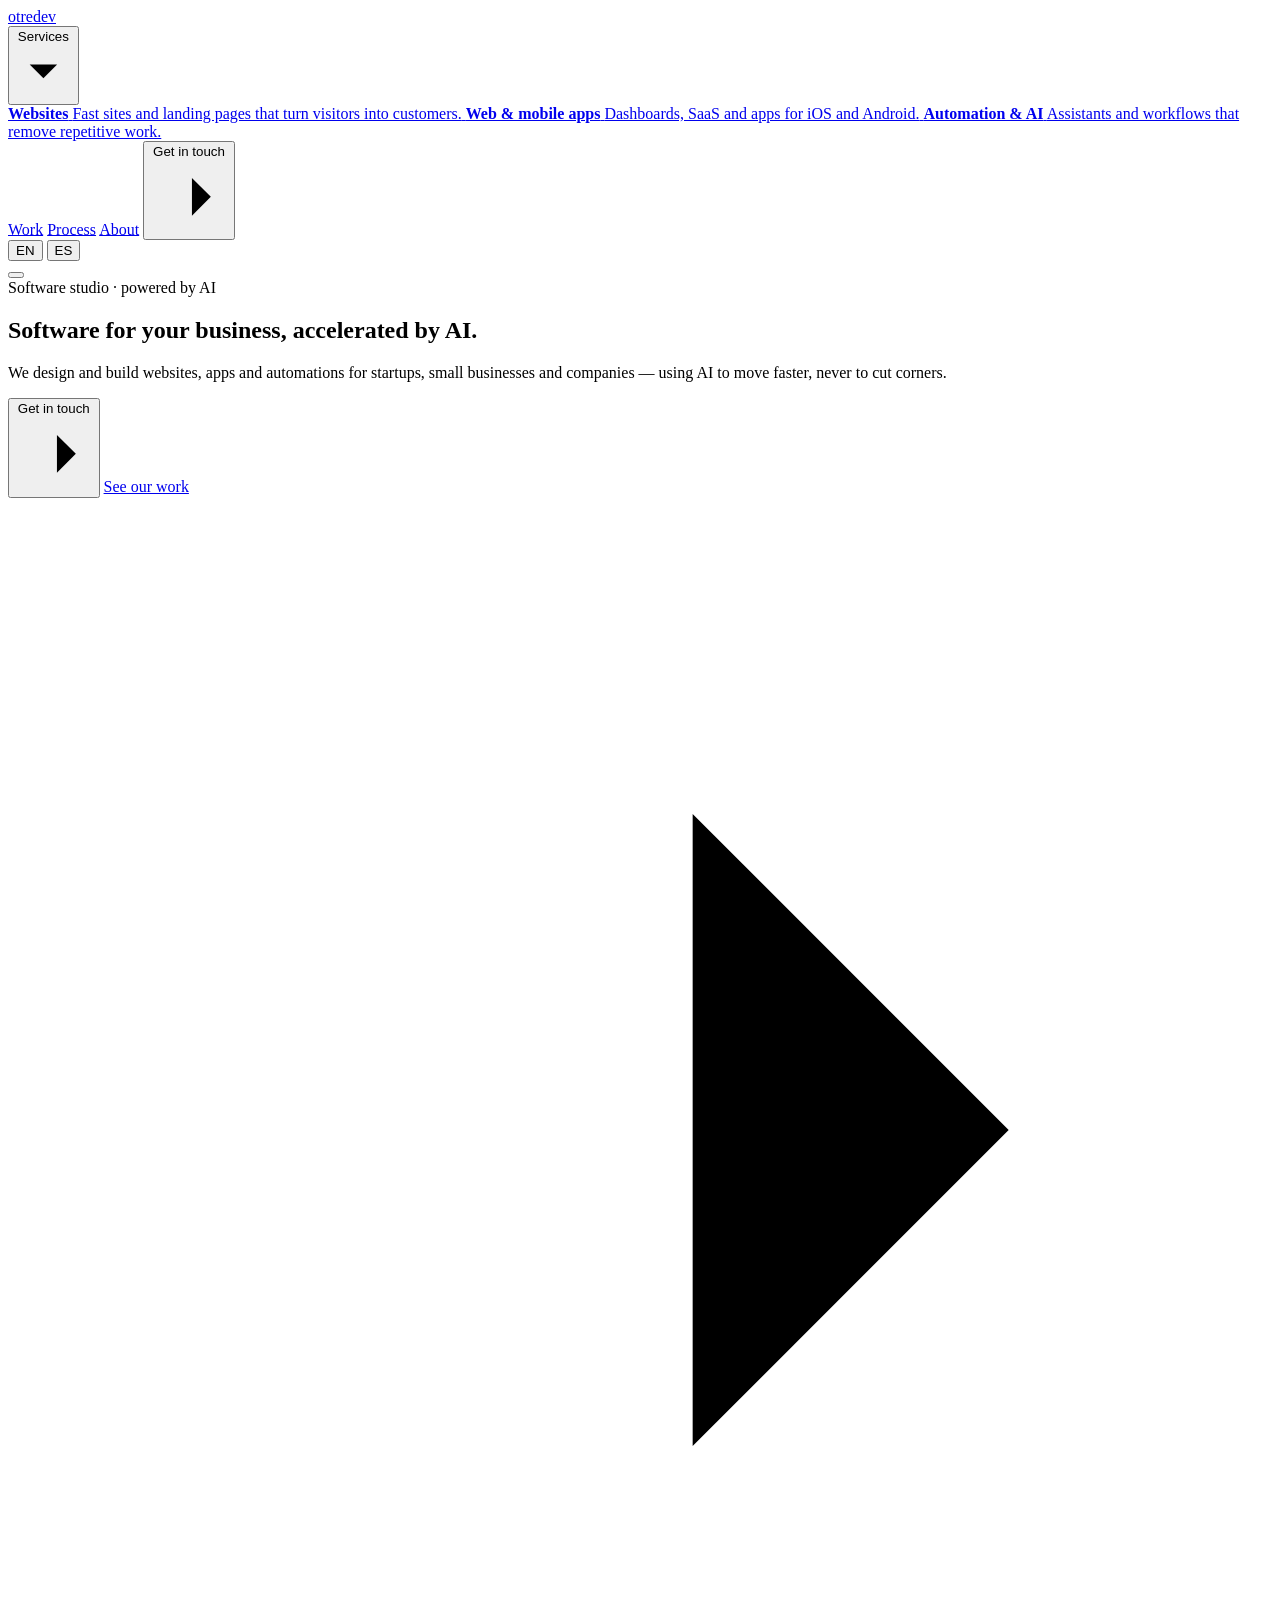
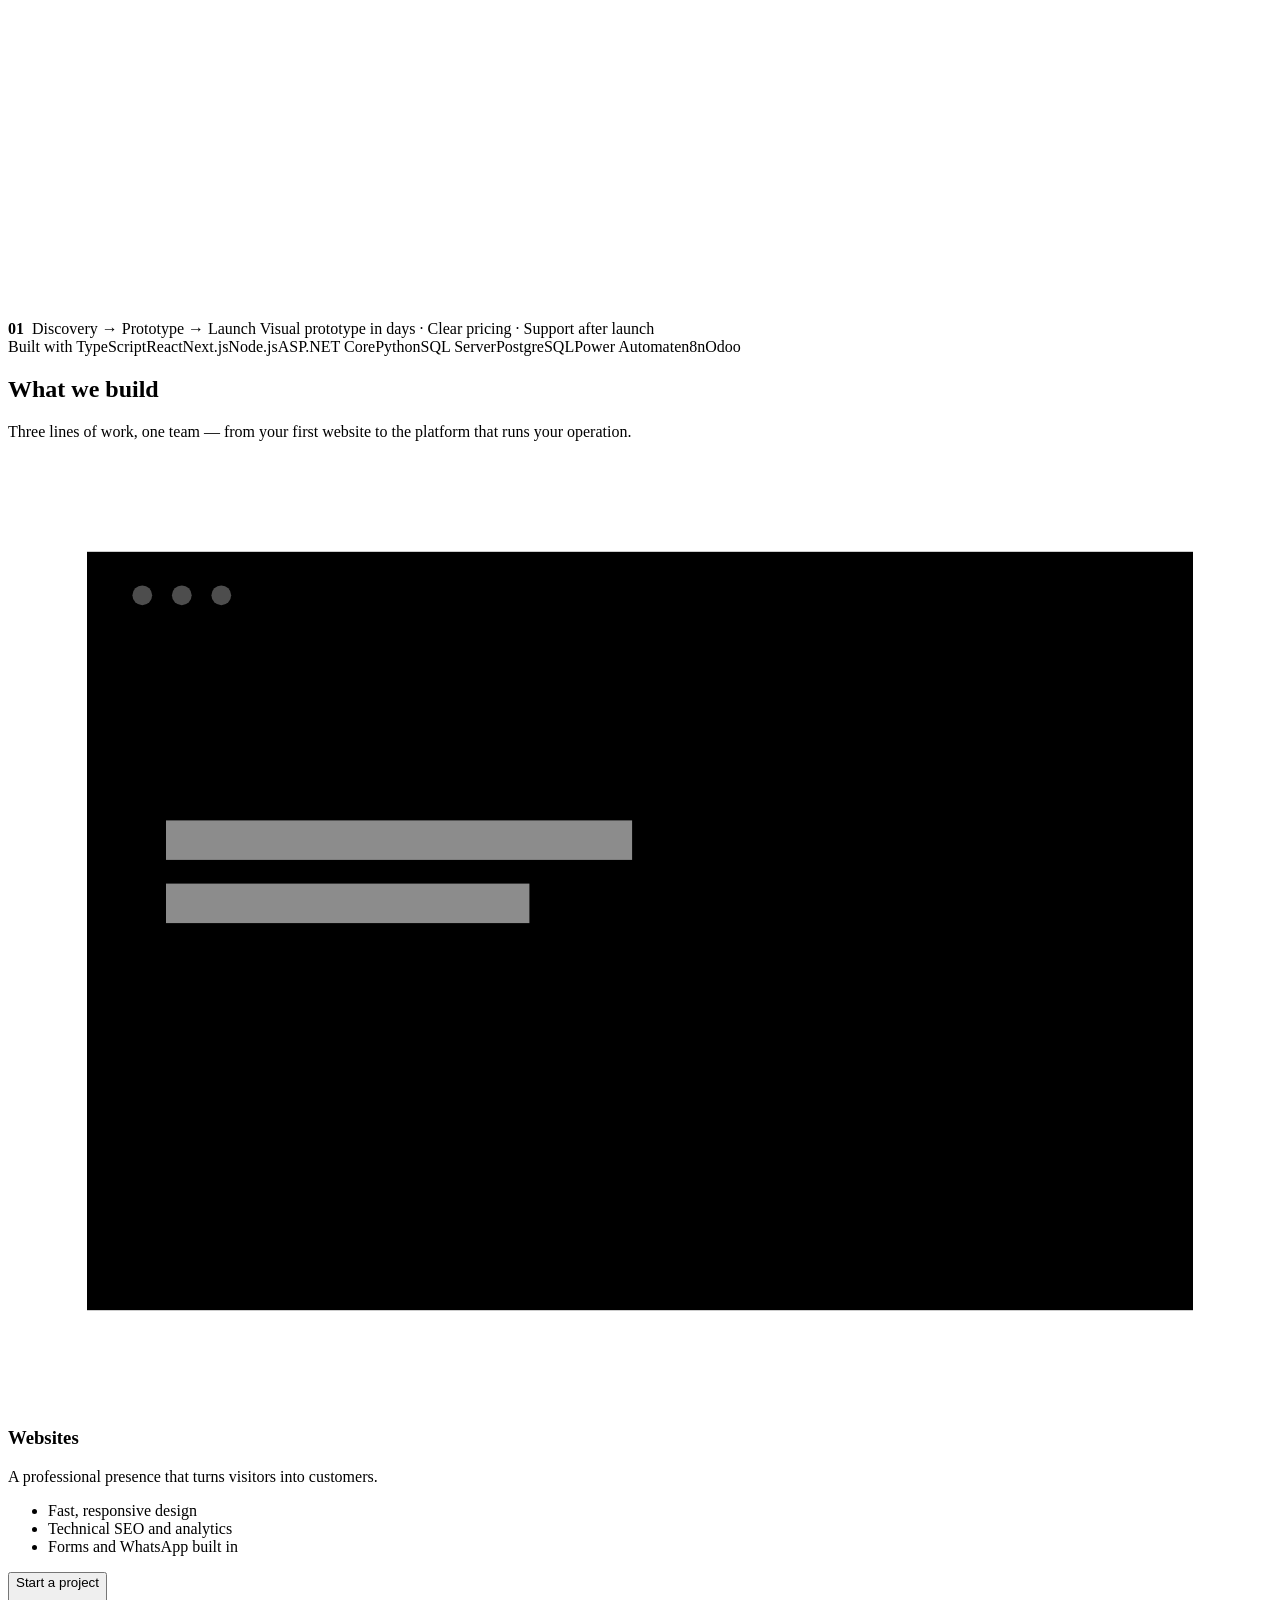
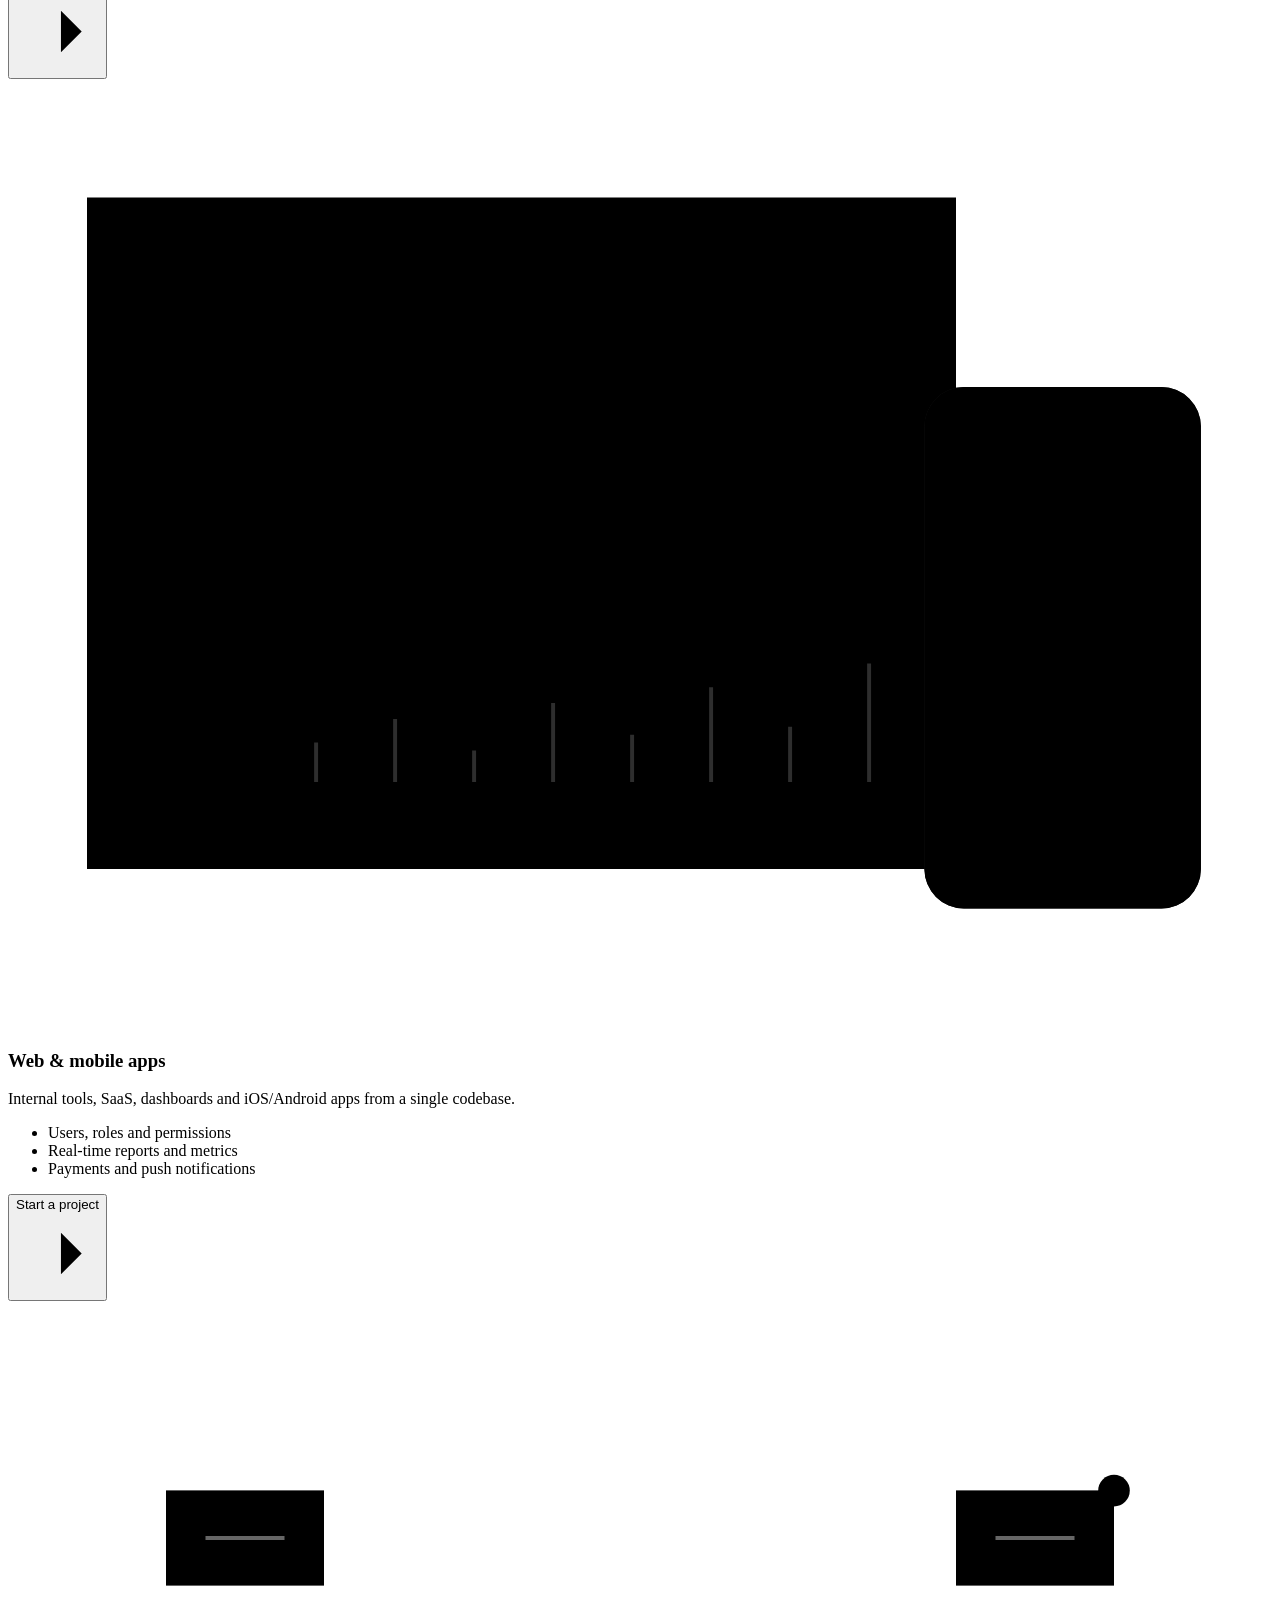
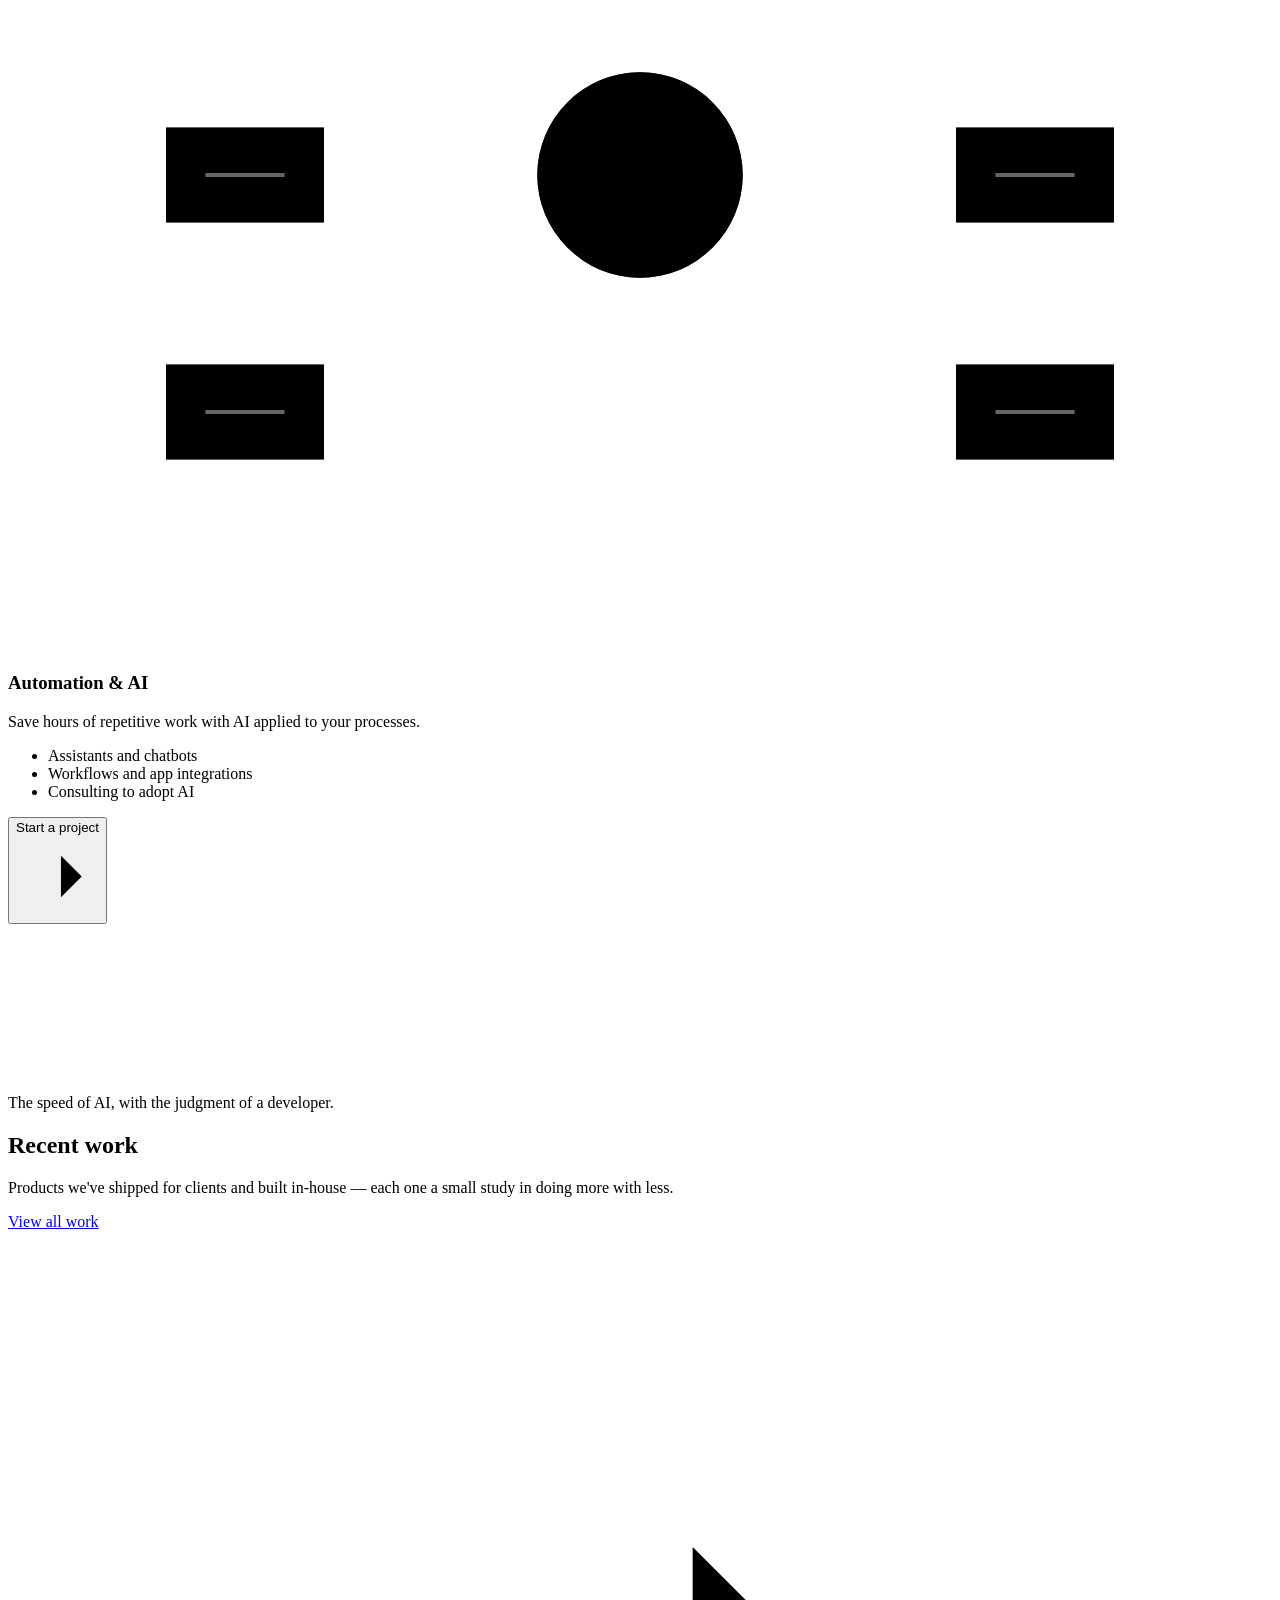
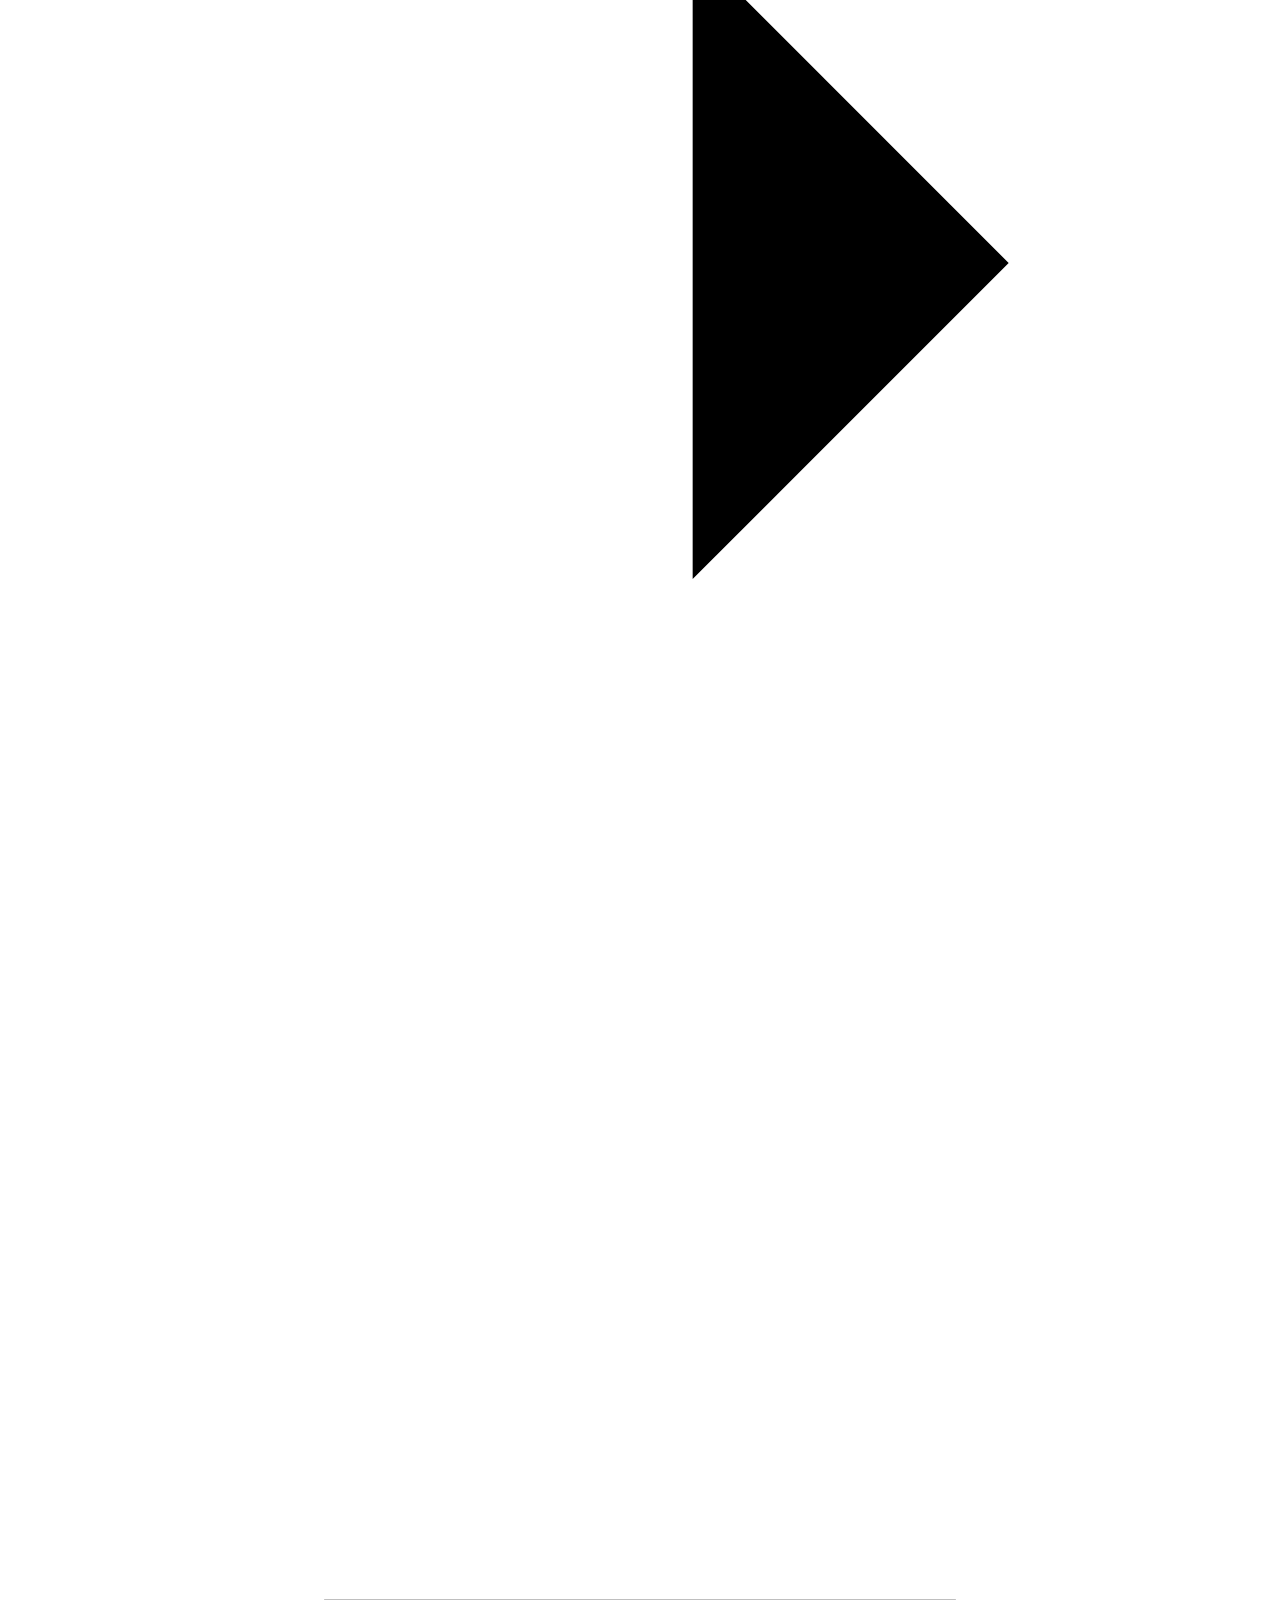
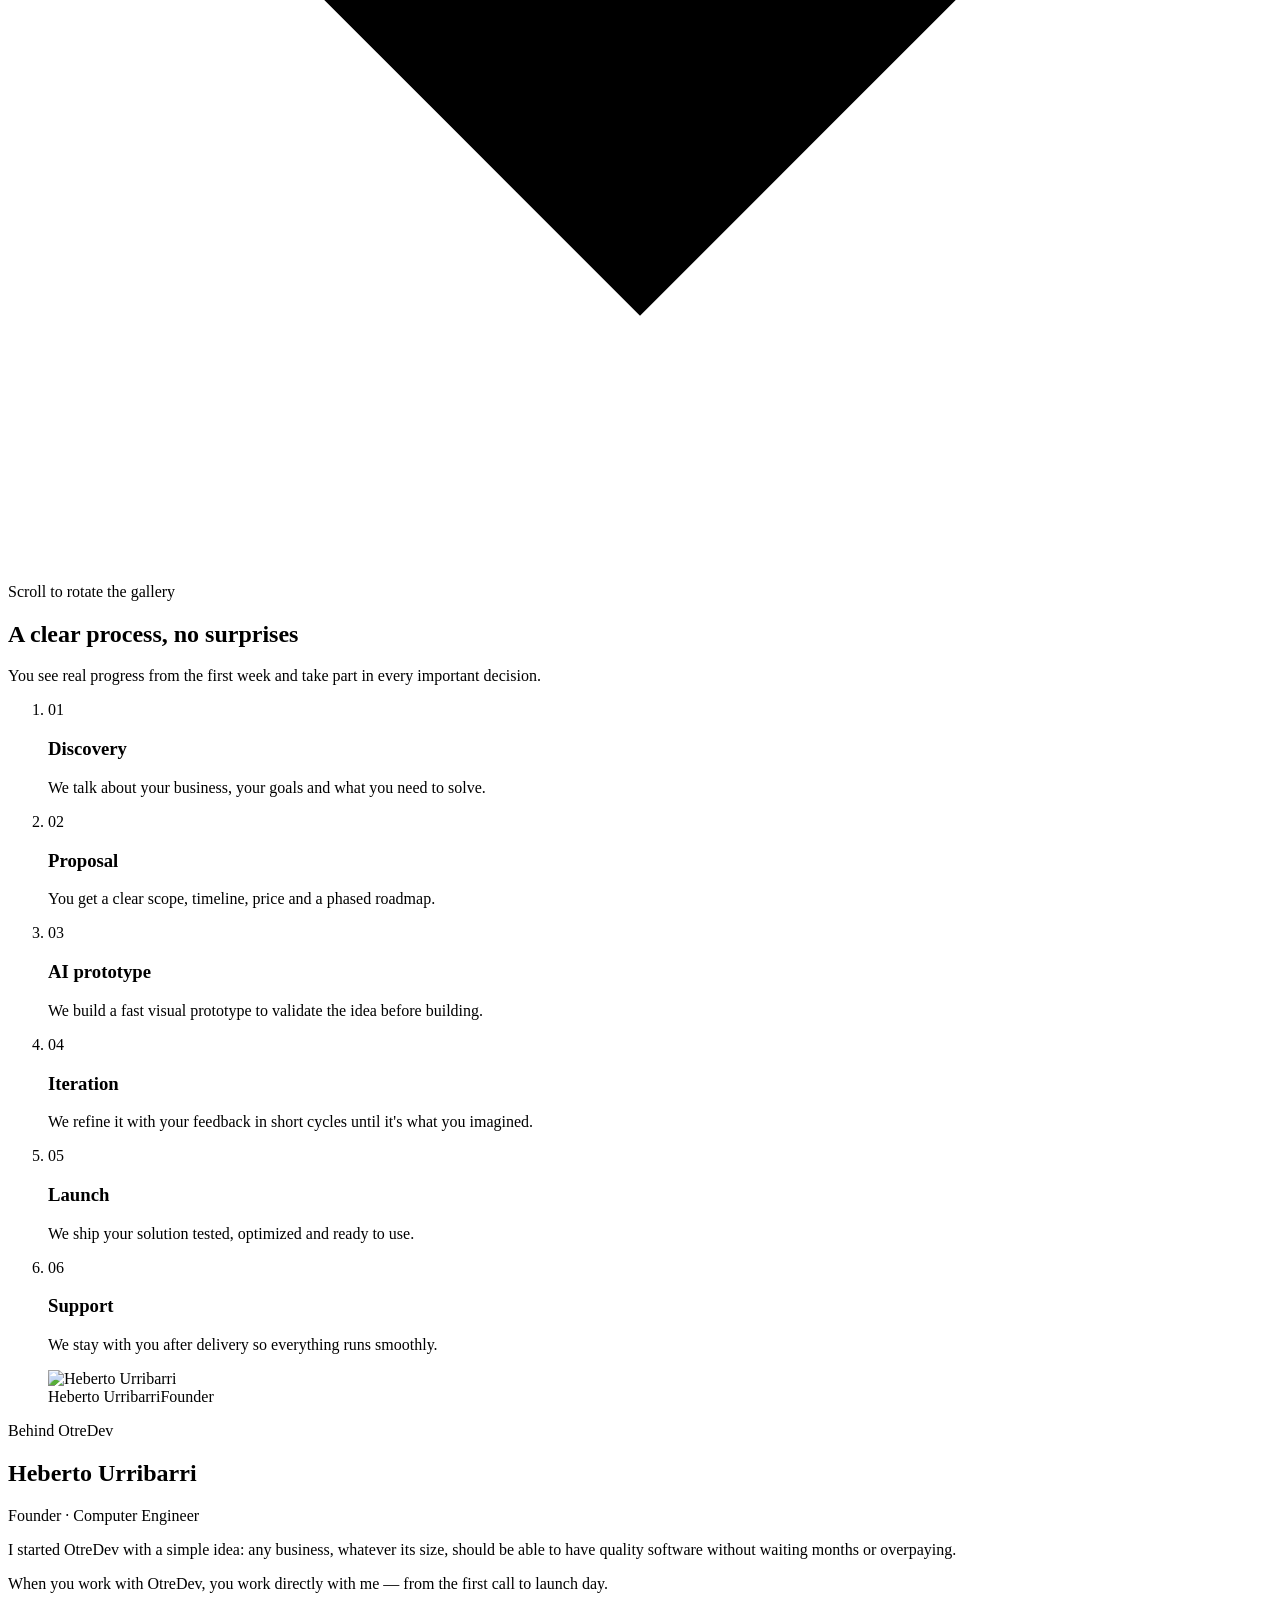
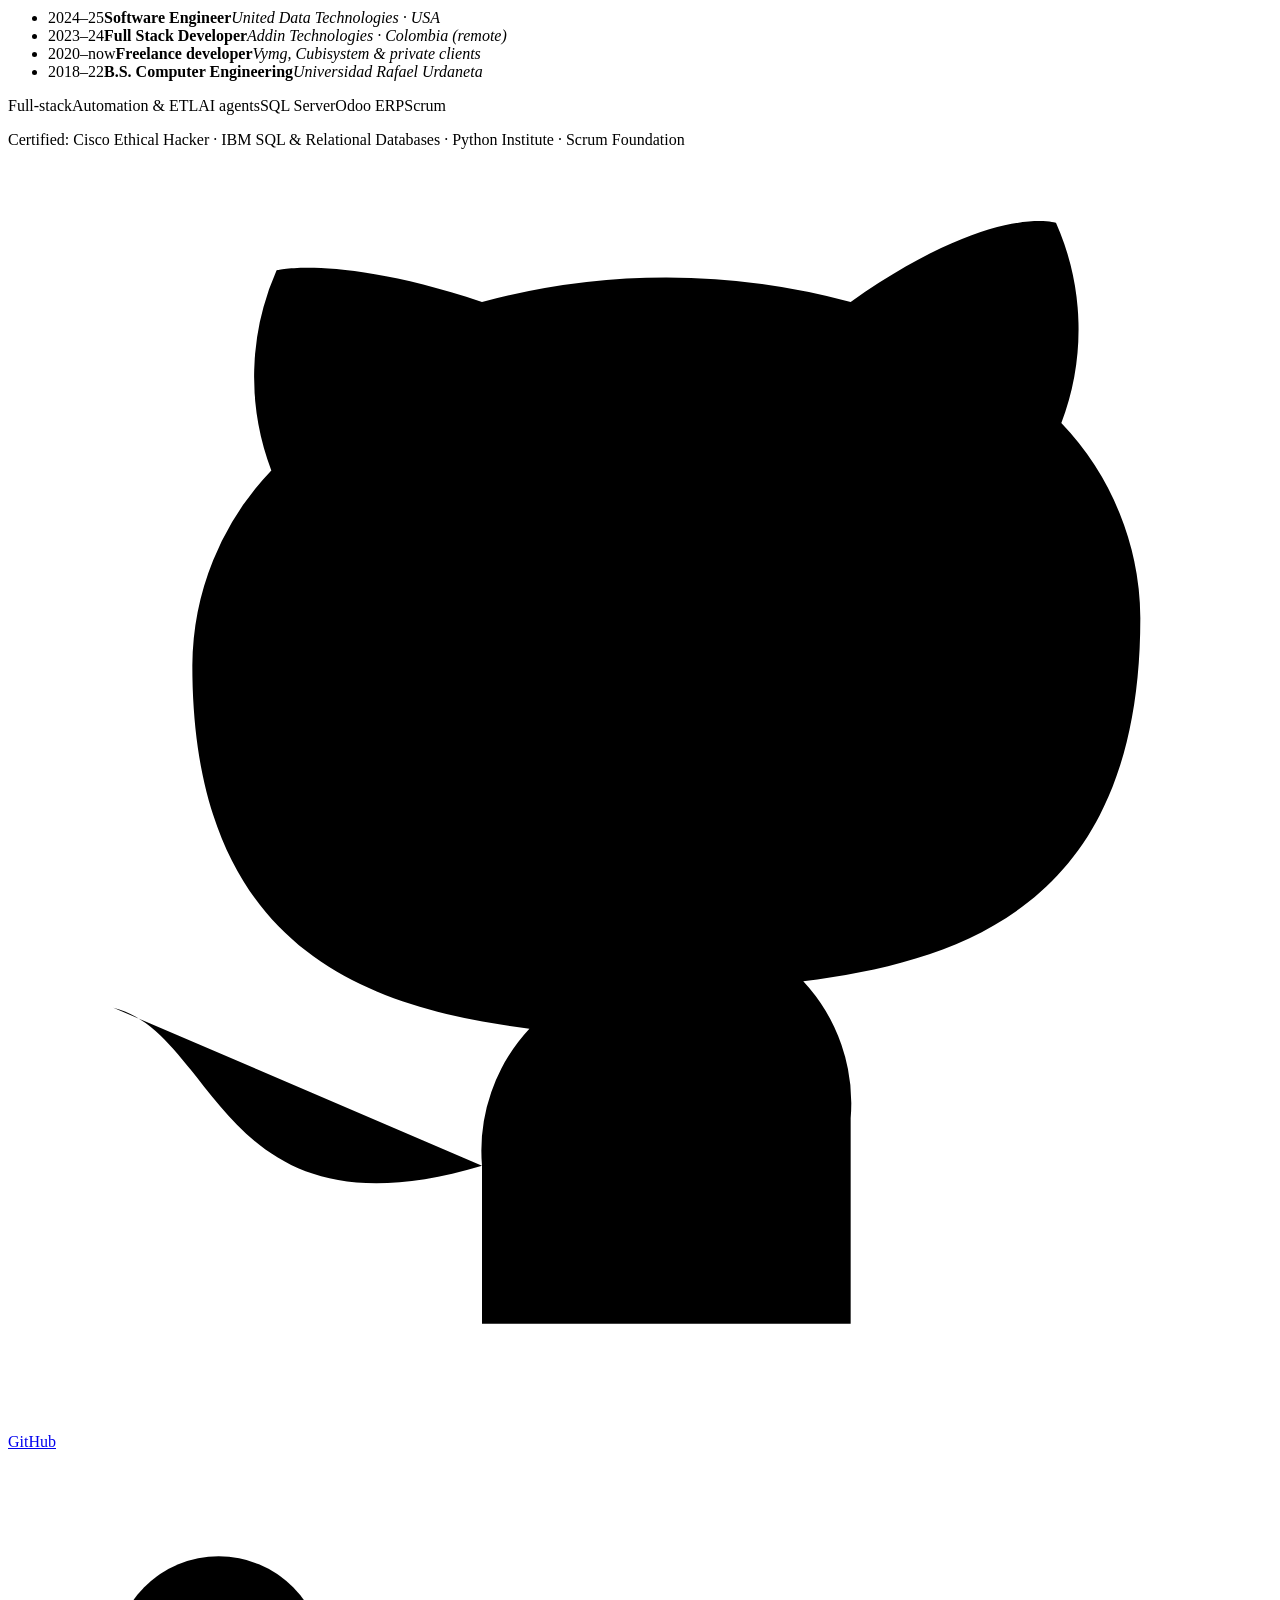
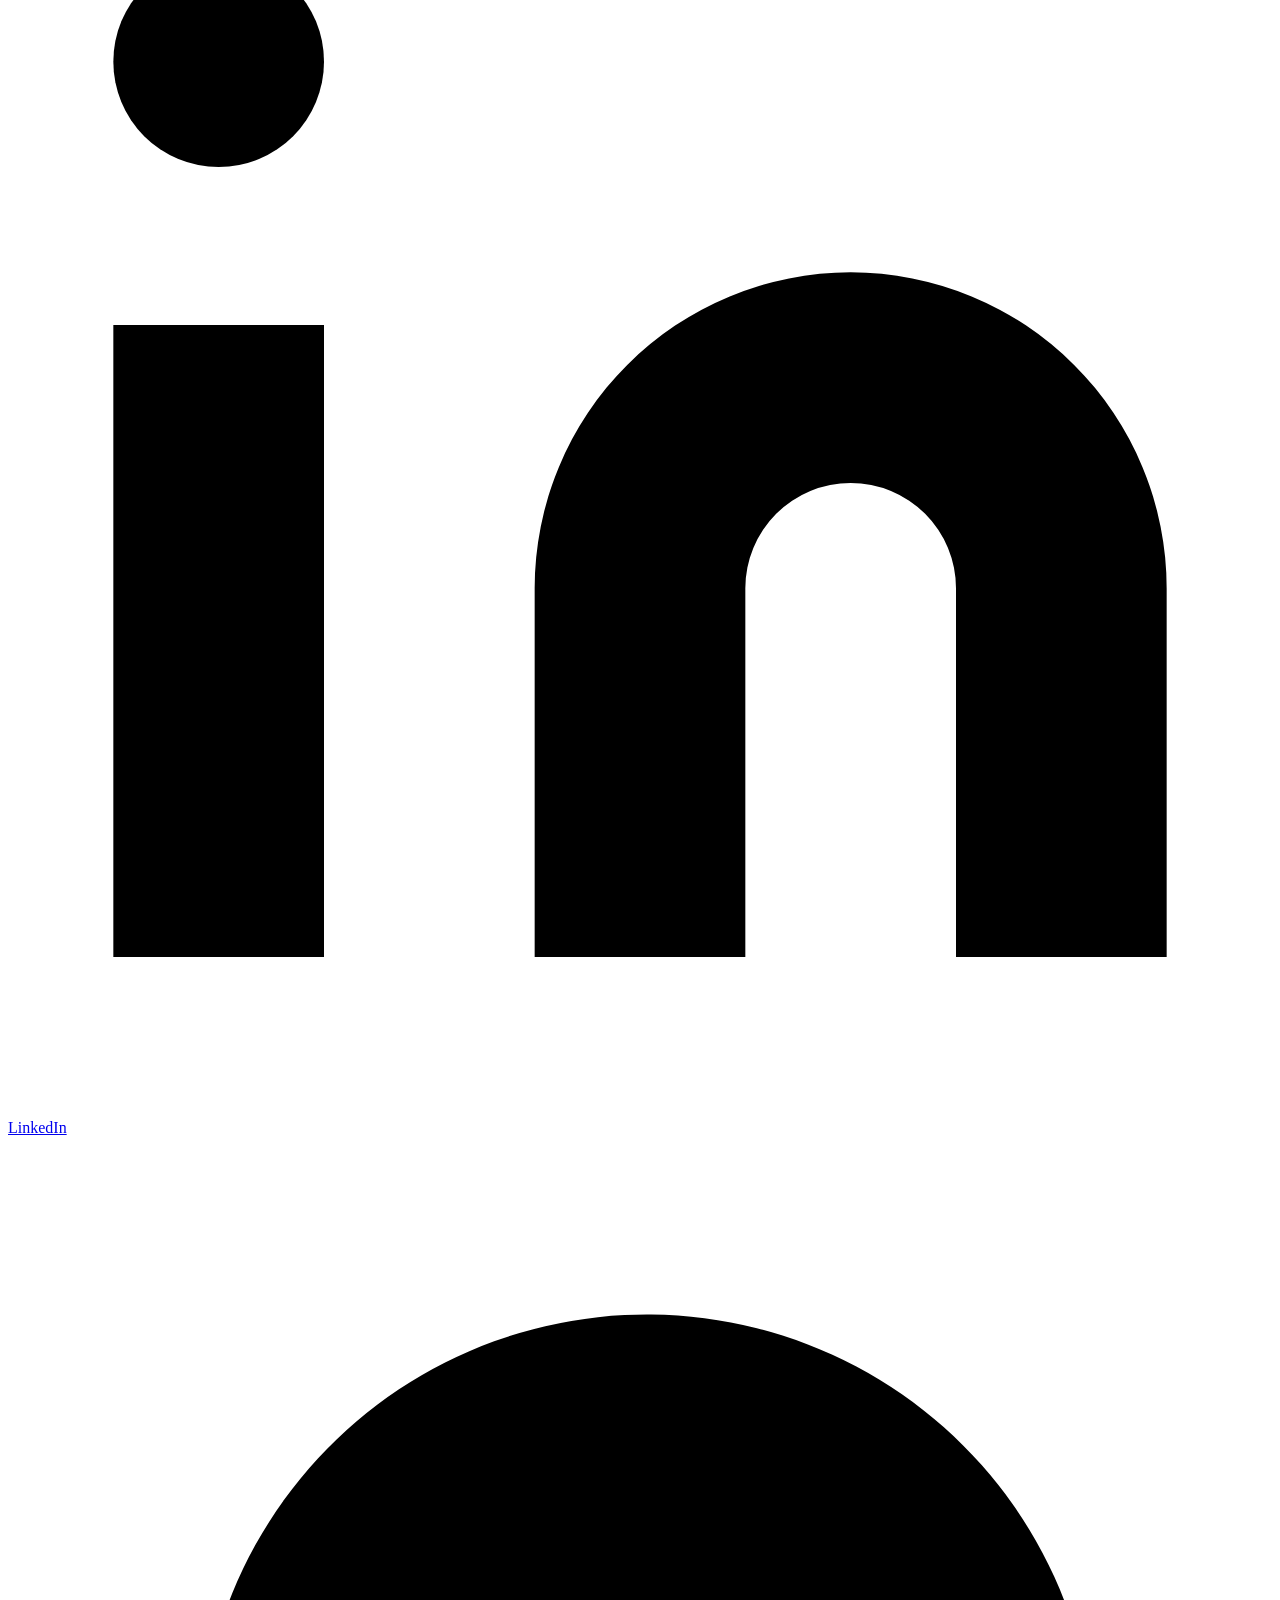
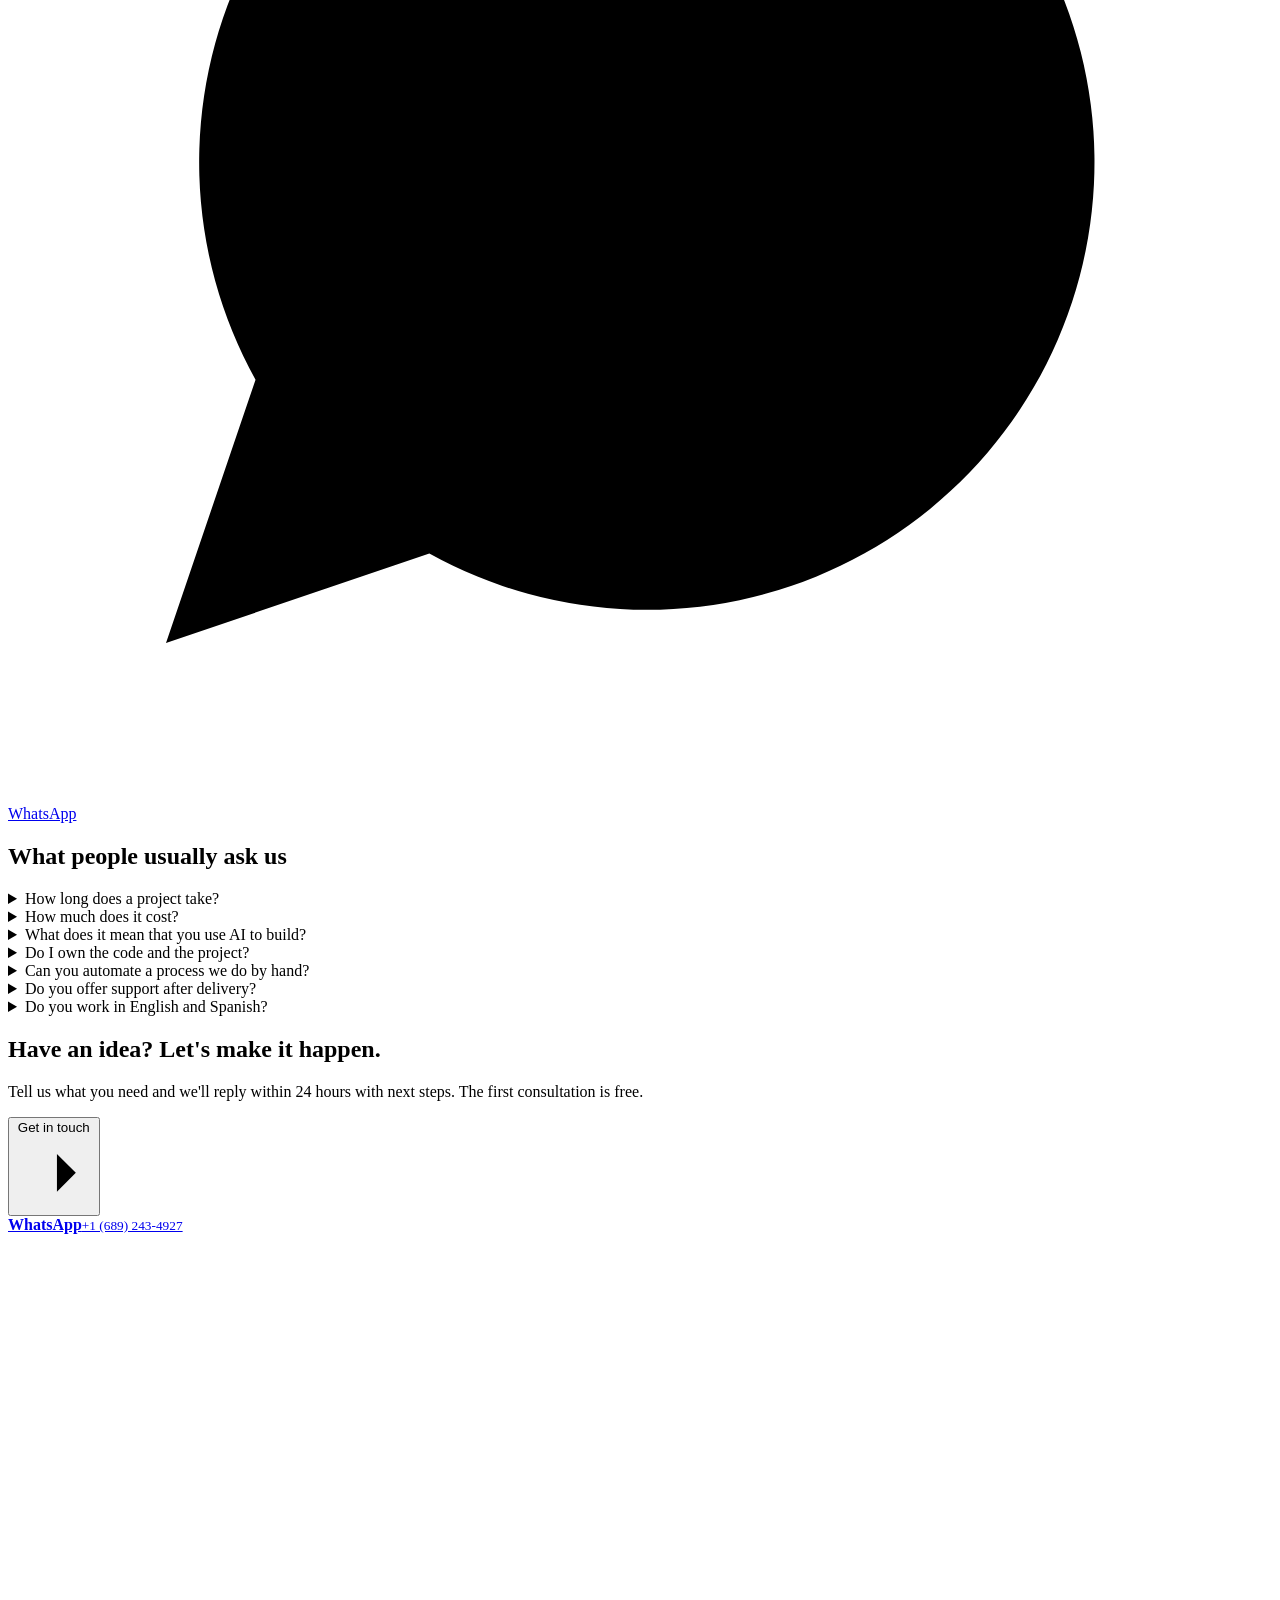
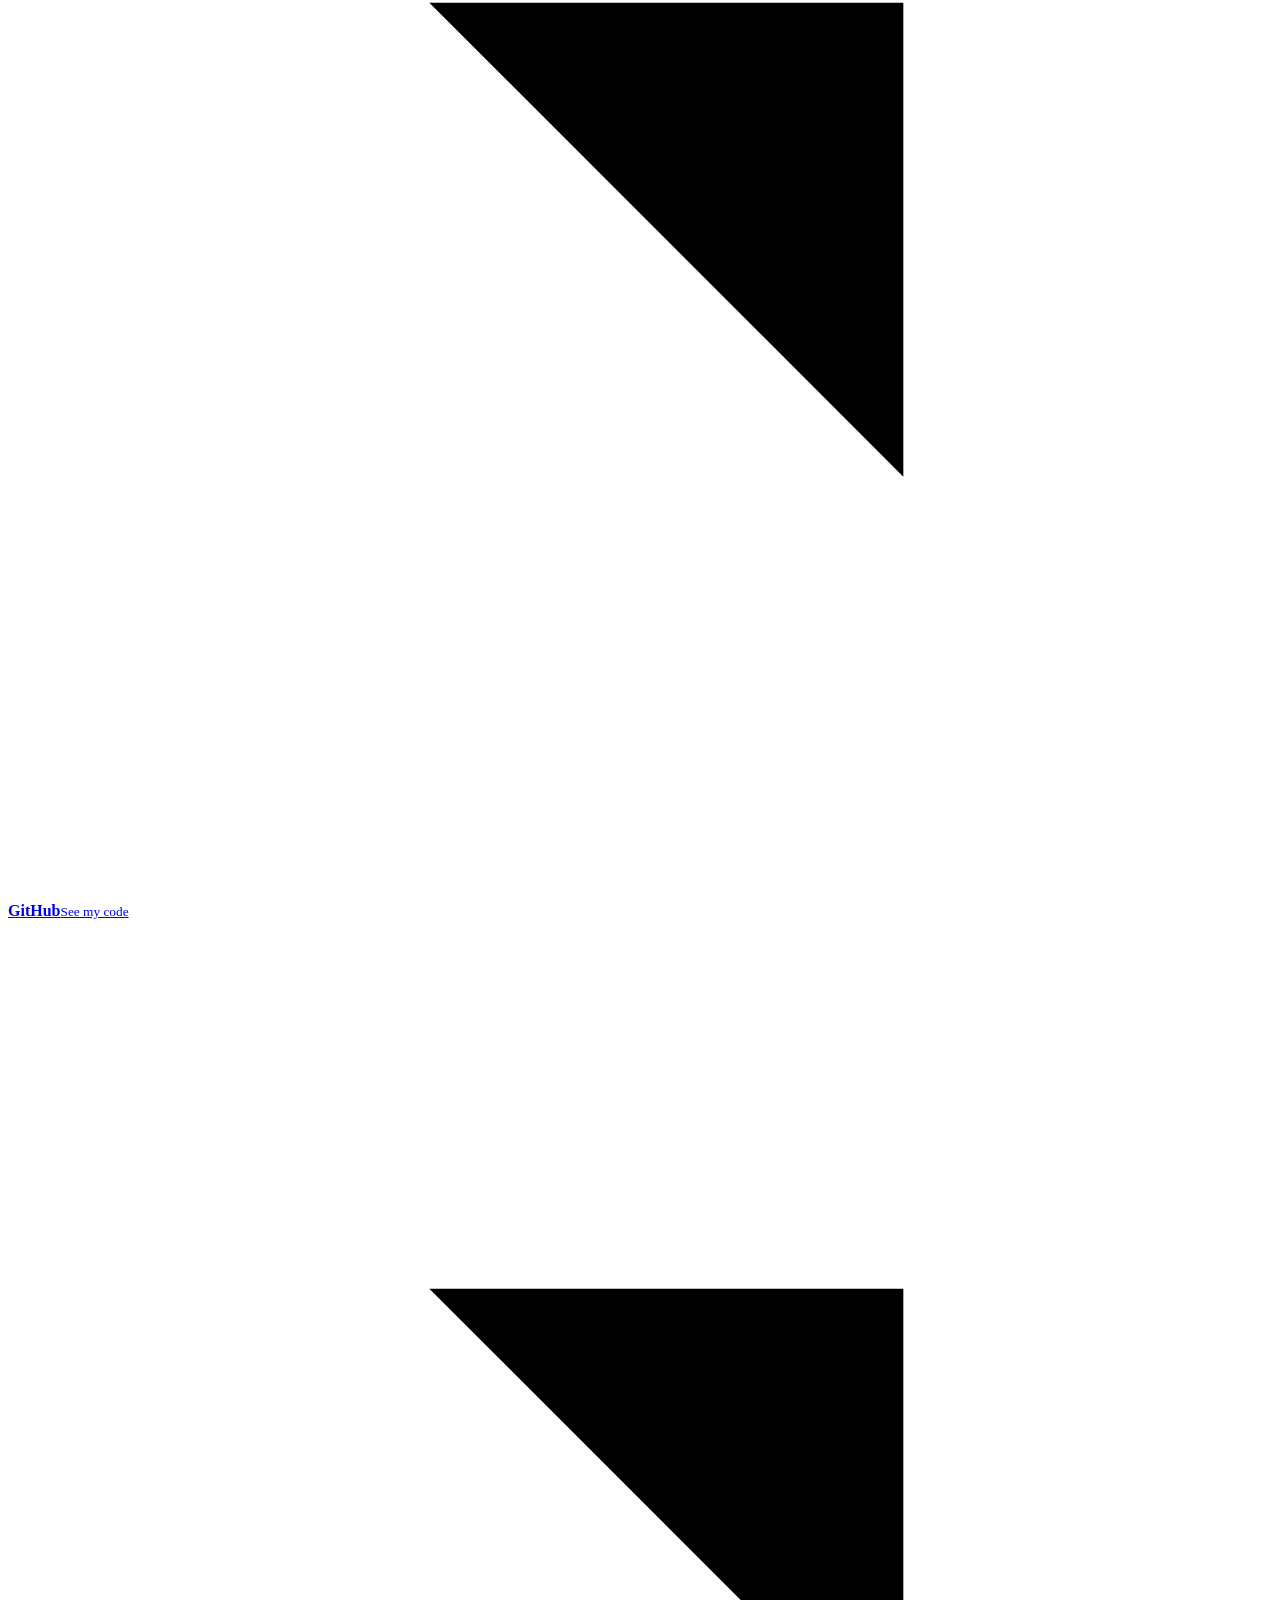
==== index.html @ 24ddaa2e "Search console verification" ====
<!DOCTYPE html>
<html lang="en">
<head>
  <meta name="google-site-verification" content="ZBKYzZEf5xcJs5yMPQgNGaXLFXezgoSKPo0ZOXfOiEA" />
  <meta charset="UTF-8">
  <meta name="viewport" content="width=device-width, initial-scale=1.0">
  <title data-i18n="meta.title">OtreDev — Agile software development with AI</title>
  <meta name="description" data-i18n-content="meta.desc" content="OtreDev designs and builds websites, apps and automations for startups, small businesses and companies. Agile development powered by AI.">
  <meta name="theme-color" content="#121212">
  <meta property="og:title" content="OtreDev — Agile software development with AI">
  <meta property="og:description" content="Websites, apps and automations built for your business, delivered in weeks.">
  <meta property="og:type" content="website">
  <link rel="icon" href="data:image/svg+xml,%3Csvg xmlns='http://www.w3.org/2000/svg' viewBox='0 0 32 32'%3E%3Crect width='32' height='32' fill='%23121212'/%3E%3Crect x='10' y='10' width='12' height='12' fill='none' stroke='%23CACCFD' stroke-width='2.5'/%3E%3C/svg%3E">
  <link rel="preconnect" href="https://fonts.googleapis.com">
  <link rel="preconnect" href="https://fonts.gstatic.com" crossorigin>
  <link href="https://fonts.googleapis.com/css2?family=Outfit:wght@300;400;500&display=swap" rel="stylesheet">
  <link rel="stylesheet" href="styles.css">
</head>
<body>

  <!-- ============ NAV ============ -->
  <header class="nav" id="nav">
    <div class="container nav__inner">
      <a href="#inicio" class="brand" aria-label="OtreDev">
        <span class="brand__mark" aria-hidden="true"></span>otredev
      </a>

      <nav class="nav__menu" id="navMenu" aria-label="Main">
        <div class="dropdown" id="servicesMenu">
          <button type="button" class="nav__link" aria-expanded="false" aria-controls="servicesPanel">
            <span data-i18n="nav.services">Services</span>
            <svg class="icon" viewBox="0 0 24 24" aria-hidden="true"><path d="m6 9 6 6 6-6"/></svg>
          </button>
          <div class="dropdown__panel" id="servicesPanel">
            <a href="#servicios" class="dropdown__item">
              <strong><i></i><span data-i18n="prod.1.t">Websites</span></strong>
              <span data-i18n="prod.1.short">Fast sites and landing pages that turn visitors into customers.</span>
            </a>
            <a href="#servicios" class="dropdown__item">
              <strong><i></i><span data-i18n="prod.2.t">Web &amp; mobile apps</span></strong>
              <span data-i18n="prod.2.short">Dashboards, SaaS and apps for iOS and Android.</span>
            </a>
            <a href="#servicios" class="dropdown__item">
              <strong><i></i><span data-i18n="prod.3.t">Automation &amp; AI</span></strong>
              <span data-i18n="prod.3.short">Assistants and workflows that remove repetitive work.</span>
            </a>
          </div>
        </div>
        <a href="#proyectos" class="nav__link" data-i18n="nav.projects">Work</a>
        <a href="#proceso" class="nav__link" data-i18n="nav.process">Process</a>
        <a href="#fundador" class="nav__link" data-i18n="nav.about">About</a>
        <button type="button" class="btn btn--primary btn--sm nav__cta" data-ask>
          <span data-i18n="nav.cta">Get in touch</span>
          <svg class="icon" viewBox="0 0 24 24" aria-hidden="true"><path d="M5 12h14M13 6l6 6-6 6"/></svg>
        </button>
      </nav>

      <div class="nav__right">
        <div class="lang" role="group" aria-label="Language / Idioma">
          <button type="button" class="lang__btn is-active" data-lang="en" aria-pressed="true">EN</button>
          <button type="button" class="lang__btn" data-lang="es" aria-pressed="false">ES</button>
        </div>
        <button class="nav__toggle" id="navToggle" aria-label="Open menu" aria-expanded="false" aria-controls="navMenu">
          <span></span><span></span>
        </button>
      </div>
    </div>
  </header>

  <main>
    <!-- ============ HERO ============ -->
    <section class="hero" id="inicio">
      <div class="container">
        <div class="hero__copy">
          <span class="label reveal" data-i18n="hero.eyebrow">Software studio · powered by AI</span>
          <h1 class="h1 reveal" data-i18n="hero.title">Software for your business, accelerated by AI.</h1>
          <p class="lead reveal" data-i18n="hero.lead">We design and build websites, apps and automations for startups, small businesses and companies — using AI to move faster, never to cut corners.</p>
          <div class="hero__actions reveal">
            <button type="button" class="btn btn--primary" data-ask>
              <span data-i18n="nav.cta">Get in touch</span>
              <svg class="icon" viewBox="0 0 24 24" aria-hidden="true"><path d="M5 12h14M13 6l6 6-6 6"/></svg>
            </button>
            <a href="#proyectos" class="link-arrow">
              <span data-i18n="hero.cta2">See our work</span>
              <svg class="icon" viewBox="0 0 24 24" aria-hidden="true"><path d="M5 12h14M13 6l6 6-6 6"/></svg>
            </a>
          </div>
        </div>

        <div class="hero__visual reveal" aria-hidden="true">
          <canvas data-field="hero"></canvas>
          <div class="hero__meta">
            <span><b>01</b> &nbsp;<span data-i18n="hero.m1">Discovery → Prototype → Launch</span></span>
            <span data-i18n="hero.m2">Visual prototype in days · Clear pricing · Support after launch</span>
          </div>
        </div>

        <div class="stack reveal">
          <span data-i18n="stack.label">Built with</span>
          <span>TypeScript</span><span>React</span><span>Next.js</span><span>Node.js</span><span>ASP.NET Core</span><span>Python</span><span>SQL Server</span><span>PostgreSQL</span><span>Power Automate</span><span>n8n</span><span>Odoo</span>
        </div>
      </div>
    </section>

    <!-- ============ SERVICIOS (productos) ============ -->
    <section class="section" id="servicios">
      <div class="container">
        <header class="section__head reveal">
          <h2 class="h2" data-i18n="svc.title">What we build</h2>
          <p class="lead" data-i18n="svc.lead">Three lines of work, one team — from your first website to the platform that runs your operation.</p>
        </header>

        <div class="products">
          <article class="product reveal">
            <div class="product__visual" aria-hidden="true">
              <svg class="viz" viewBox="0 0 320 240">
                <rect x="20" y="24" width="280" height="192"/>
                <path d="M20 46h280"/>
                <circle cx="34" cy="35" r="2.5" style="fill:rgba(255,255,255,.3);stroke:none"/><circle cx="44" cy="35" r="2.5" style="fill:rgba(255,255,255,.3);stroke:none"/><circle cx="54" cy="35" r="2.5" style="fill:rgba(255,255,255,.3);stroke:none"/>
                <path d="M40 64h28M200 64h20M228 64h20M256 64h24"/>
                <rect x="40" y="92" width="118" height="10" class="fill" style="fill:rgba(255,255,255,.55)"/>
                <rect x="40" y="108" width="92" height="10" class="fill" style="fill:rgba(255,255,255,.55)"/>
                <path d="M40 132h110M40 142h86"/>
                <rect x="40" y="160" width="54" height="18" rx="3" class="hi-fill"/>
                <rect x="180" y="84" width="100" height="104" class="fill"/>
                <rect x="180" y="84" width="100" height="104"/>
                <path d="M180 188 214 146l20 22 16-14 30 34" class="hi"/>
                <circle cx="256" cy="108" r="8" class="lav"/>
              </svg>
            </div>
            <div class="product__body">
              <h3 data-i18n="prod.1.t">Websites</h3>
              <p data-i18n="prod.1.p">A professional presence that turns visitors into customers.</p>
              <ul class="product__list">
                <li data-i18n="svc.1.l1">Fast, responsive design</li>
                <li data-i18n="svc.1.l2">Technical SEO and analytics</li>
                <li data-i18n="svc.1.l3">Forms and WhatsApp built in</li>
              </ul>
              <button type="button" class="link-arrow" data-ask="web"><span data-i18n="prod.cta">Start a project</span><svg class="icon" viewBox="0 0 24 24" aria-hidden="true"><path d="M5 12h14M13 6l6 6-6 6"/></svg></button>
            </div>
          </article>

          <article class="product reveal">
            <div class="product__visual" aria-hidden="true">
              <svg class="viz" viewBox="0 0 320 240">
                <rect x="20" y="30" width="220" height="170"/>
                <path d="M56 30v170"/>
                <path d="M32 50h12M32 64h12M32 78h12"/>
                <rect x="70" y="44" width="48" height="26" class="fill"/><rect x="126" y="44" width="48" height="26" class="fill"/><rect x="182" y="44" width="46" height="26" class="fill"/>
                <path d="M70 160 C90 150 100 154 118 136 S150 120 168 124 S205 96 228 92" class="hi"/>
                <path d="M70 178h158" />
                <path d="M78 178v-10M98 178v-16M118 178v-8M138 178v-20M158 178v-12M178 178v-24M198 178v-14M218 178v-30" style="stroke:rgba(255,255,255,.18)"/>
                <rect x="232" y="78" width="70" height="132" rx="10" style="fill:#191919"/>
                <rect x="232" y="78" width="70" height="132" rx="10" class="lav"/>
                <path d="M258 88h18"/>
                <rect x="244" y="104" width="46" height="30" class="fill"/>
                <path d="M244 146h46M244 158h34M244 170h40"/>
                <rect x="244" y="184" width="46" height="12" rx="2" class="hi-fill"/>
              </svg>
            </div>
            <div class="product__body">
              <h3 data-i18n="prod.2.t">Web &amp; mobile apps</h3>
              <p data-i18n="prod.2.p">Internal tools, SaaS, dashboards and iOS/Android apps from a single codebase.</p>
              <ul class="product__list">
                <li data-i18n="svc.2.l1">Users, roles and permissions</li>
                <li data-i18n="svc.2.l2">Real‑time reports and metrics</li>
                <li data-i18n="svc.3.l1">Payments and push notifications</li>
              </ul>
              <button type="button" class="link-arrow" data-ask="app"><span data-i18n="prod.cta">Start a project</span><svg class="icon" viewBox="0 0 24 24" aria-hidden="true"><path d="M5 12h14M13 6l6 6-6 6"/></svg></button>
            </div>
          </article>

          <article class="product reveal">
            <div class="product__visual" aria-hidden="true">
              <svg class="viz" viewBox="0 0 320 240">
                <path d="M60 60 160 120M60 120h100M60 180l100-60M160 120l100-60M160 120h100M160 120l100 60" style="stroke:rgba(255,255,255,.16)"/>
                <path d="M60 120h100M160 120l100-60" class="hi"/>
                <rect x="40" y="48" width="40" height="24" style="fill:#191919"/><rect x="40" y="48" width="40" height="24"/>
                <rect x="40" y="108" width="40" height="24" style="fill:#191919"/><rect x="40" y="108" width="40" height="24" class="hi"/>
                <rect x="40" y="168" width="40" height="24" style="fill:#191919"/><rect x="40" y="168" width="40" height="24"/>
                <circle cx="160" cy="120" r="26" style="fill:#191919"/>
                <circle cx="160" cy="120" r="26" class="lav"/>
                <circle cx="160" cy="120" r="14" class="hi"/>
                <circle cx="160" cy="120" r="4" class="hi-fill"/>
                <rect x="240" y="48" width="40" height="24" style="fill:#191919"/><rect x="240" y="48" width="40" height="24" class="hi"/>
                <rect x="240" y="108" width="40" height="24" style="fill:#191919"/><rect x="240" y="108" width="40" height="24"/>
                <rect x="240" y="168" width="40" height="24" style="fill:#191919"/><rect x="240" y="168" width="40" height="24"/>
                <circle cx="280" cy="48" r="4" class="coral"/>
                <path d="M50 60h20M50 120h20M50 180h20M250 60h20M250 120h20M250 180h20" style="stroke:rgba(255,255,255,.4)"/>
              </svg>
            </div>
            <div class="product__body">
              <h3 data-i18n="prod.3.t">Automation &amp; AI</h3>
              <p data-i18n="prod.3.p">Save hours of repetitive work with AI applied to your processes.</p>
              <ul class="product__list">
                <li data-i18n="svc.4.l1">Assistants and chatbots</li>
                <li data-i18n="svc.4.l2">Workflows and app integrations</li>
                <li data-i18n="svc.4.l3">Consulting to adopt AI</li>
              </ul>
              <button type="button" class="link-arrow" data-ask="ai"><span data-i18n="prod.cta">Start a project</span><svg class="icon" viewBox="0 0 24 24" aria-hidden="true"><path d="M5 12h14M13 6l6 6-6 6"/></svg></button>
            </div>
          </article>
        </div>
      </div>
    </section>

    <!-- ============ DECLARACIÓN ============ -->
    <section class="statement" id="ventajas" aria-label="OtreDev">
      <canvas data-field="contour" aria-hidden="true"></canvas>
      <p class="statement__text reveal" data-i18n-html="why.statement">The speed of AI, <span>with the judgment of a developer.</span></p>
    </section>

    <!-- ============ TRABAJO (research) ============ -->
    <section class="section" id="proyectos">
      <div class="container">
        <header class="section__head section__head--row reveal">
          <div>
            <h2 class="h2" data-i18n="proj.title">Recent work</h2>
            <p class="lead" data-i18n="proj.lead">Products we've shipped for clients and built in‑house — each one a small study in doing more with less.</p>
          </div>
          <a href="portfolio.html" class="link-arrow"><span data-i18n="proj.all">View all work</span>
            <svg class="icon" viewBox="0 0 24 24" aria-hidden="true"><path d="M5 12h14M13 6l6 6-6 6"/></svg>
          </a>
        </header>

      </div>

      <!-- Galería circular: gira con el scroll (se genera desde script.js con todos los PROJECTS) -->
      <div class="cg" id="workGallery">
        <div class="cg__sticky">
          <div class="cg__stage">
            <div class="cg__ring" id="featuredProjects"></div>
          </div>
          <p class="cg__hint">
            <svg class="icon" viewBox="0 0 24 24" aria-hidden="true"><path d="M12 5v14M6 13l6 6 6-6"/></svg>
            <span data-i18n="proj.hint">Scroll to rotate the gallery</span>
          </p>
        </div>
      </div>
    </section>

    <!-- ============ PROCESO ============ -->
    <section class="section" id="proceso">
      <div class="container">
        <header class="section__head reveal">
          <h2 class="h2" data-i18n="proc.title">A clear process, no surprises</h2>
          <p class="lead" data-i18n="proc.lead">You see real progress from the first week and take part in every important decision.</p>
        </header>

        <ol class="steps">
          <li class="step reveal"><span class="step__n">01</span><h3 data-i18n="proc.1.t">Discovery</h3><p data-i18n="proc.1.p">We talk about your business, your goals and what you need to solve.</p></li>
          <li class="step reveal"><span class="step__n">02</span><h3 data-i18n="proc.2.t">Proposal</h3><p data-i18n="proc.2.p">You get a clear scope, timeline, price and a phased roadmap.</p></li>
          <li class="step reveal"><span class="step__n">03</span><h3 data-i18n="proc.3.t">AI prototype</h3><p data-i18n="proc.3.p">We build a fast visual prototype to validate the idea before building.</p></li>
          <li class="step reveal"><span class="step__n">04</span><h3 data-i18n="proc.4.t">Iteration</h3><p data-i18n="proc.4.p">We refine it with your feedback in short cycles until it's what you imagined.</p></li>
          <li class="step reveal"><span class="step__n">05</span><h3 data-i18n="proc.5.t">Launch</h3><p data-i18n="proc.5.p">We ship your solution tested, optimized and ready to use.</p></li>
          <li class="step reveal"><span class="step__n">06</span><h3 data-i18n="proc.6.t">Support</h3><p data-i18n="proc.6.p">We stay with you after delivery so everything runs smoothly.</p></li>
        </ol>
      </div>
    </section>

    <!-- ============ FUNDADOR ============ -->
    <section class="section" id="fundador">
      <div class="container">
        <div class="founder">
          <figure class="founder__photo reveal">
            <img src="img/foto.jpg" alt="Heberto Urribarri">
            <figcaption class="founder__caption"><span>Heberto Urribarri</span><span data-i18n="founder.badge">Founder</span></figcaption>
          </figure>
          <div class="founder__body reveal">
            <span class="label" data-i18n="founder.kicker">Behind OtreDev</span>
            <h2 class="h2">Heberto Urribarri</h2>
            <p class="founder__role" data-i18n="founder.role">Founder · Computer Engineer</p>
            <p data-i18n="founder.p1">I started OtreDev with a simple idea: any business, whatever its size, should be able to have quality software without waiting months or overpaying.</p>
            <p data-i18n="founder.p2">When you work with OtreDev, you work directly with me — from the first call to launch day.</p>
            <ul class="cv">
              <li><span>2024–25</span><strong data-i18n="cv.1.r">Software Engineer</strong><em data-i18n="cv.1.c">United Data Technologies · USA</em></li>
              <li><span>2023–24</span><strong data-i18n="cv.2.r">Full Stack Developer</strong><em data-i18n="cv.2.c">Addin Technologies · Colombia (remote)</em></li>
              <li><span data-i18n="cv.3.y">2020–now</span><strong data-i18n="cv.3.r">Freelance developer</strong><em data-i18n="cv.3.c">Vymg, Cubisystem &amp; private clients</em></li>
              <li><span>2018–22</span><strong data-i18n="cv.4.r">B.S. Computer Engineering</strong><em>Universidad Rafael Urdaneta</em></li>
            </ul>
            <div class="founder__tags">
              <span data-i18n="founder.tag1">Full‑stack</span><span data-i18n="founder.tag2">Automation &amp; ETL</span><span data-i18n="founder.tag3">AI agents</span><span>SQL Server</span><span>Odoo ERP</span><span>Scrum</span>
            </div>
            <p class="founder__certs" data-i18n="founder.certs">Certified: Cisco Ethical Hacker · IBM SQL &amp; Relational Databases · Python Institute · Scrum Foundation</p>
            <div class="founder__links">
              <a href="#" data-contact="github" class="icon-link" target="_blank" rel="noopener">
                <svg class="icon" viewBox="0 0 24 24" aria-hidden="true"><path d="M9 19c-5 1.5-5-2.5-7-3m14 6v-3.9a3.4 3.4 0 0 0-.9-2.6c3.1-.4 6.4-1.5 6.4-6.9a5.4 5.4 0 0 0-1.5-3.7 5 5 0 0 0-.1-3.8s-1.2-.4-3.9 1.5a13.4 13.4 0 0 0-7 0C6.3 1.7 5.1 2 5.1 2A5 5 0 0 0 5 5.8a5.4 5.4 0 0 0-1.5 3.7c0 5.4 3.3 6.5 6.4 6.9a3.4 3.4 0 0 0-.9 2.6V22"/></svg>
                GitHub
              </a>
              <a href="#" data-contact="linkedin" class="icon-link" target="_blank" rel="noopener">
                <svg class="icon" viewBox="0 0 24 24" aria-hidden="true"><path d="M16 8a6 6 0 0 1 6 6v7h-4v-7a2 2 0 0 0-4 0v7h-4v-7a6 6 0 0 1 6-6zM2 9h4v12H2z"/><circle cx="4" cy="4" r="2"/></svg>
                LinkedIn
              </a>
              <a href="#" data-contact="whatsapp" class="icon-link" target="_blank" rel="noopener">
                <svg class="icon" viewBox="0 0 24 24" aria-hidden="true"><path d="M3 21l1.7-5A8.5 8.5 0 1 1 8 19.3z"/></svg>
                WhatsApp
              </a>
            </div>
          </div>
        </div>
      </div>
    </section>

    <!-- ============ FAQ ============ -->
    <section class="section" id="faq">
      <div class="container faq">
        <header class="reveal">
          <h2 class="h2" data-i18n="faq.title">What people usually ask us</h2>
        </header>
        <div class="faq__list reveal">
          <details><summary data-i18n="faq.1.q">How long does a project take?</summary><p data-i18n="faq.1.a">It depends on the scope.</p></details>
          <details><summary data-i18n="faq.2.q">How much does it cost?</summary><p data-i18n="faq.2.a">Every project is quoted based on what you need.</p></details>
          <details><summary data-i18n="faq.3.q">What does it mean that you use AI to build?</summary><p data-i18n="faq.3.a">We use AI tools to prototype faster.</p></details>
          <details><summary data-i18n="faq.4.q">Do I own the code and the project?</summary><p data-i18n="faq.4.a">Yes.</p></details>
          <details><summary data-i18n="faq.6.q">Can you automate a process we do by hand?</summary><p data-i18n="faq.6.a">Yes.</p></details>
          <details><summary data-i18n="faq.5.q">Do you offer support after delivery?</summary><p data-i18n="faq.5.a">Yes.</p></details>
          <details><summary data-i18n="faq.7.q">Do you work in English and Spanish?</summary><p data-i18n="faq.7.a">Yes.</p></details>
        </div>
      </div>
    </section>

    <!-- ============ CONTACTO ============ -->
    <section class="section" id="contacto">
      <div class="container">
        <div class="contact reveal">
          <div class="contact__copy">
            <h2 class="h2" data-i18n="contact.title">Have an idea? Let's make it happen.</h2>
            <p class="lead" data-i18n="contact.lead">Tell us what you need and we'll reply within 24 hours with next steps. The first consultation is free.</p>
            <button type="button" class="btn btn--primary" data-ask>
              <span data-i18n="nav.cta">Get in touch</span>
              <svg class="icon" viewBox="0 0 24 24" aria-hidden="true"><path d="M5 12h14M13 6l6 6-6 6"/></svg>
            </button>
          </div>
          <div class="channels">
            <a href="#" data-contact="whatsapp" class="channel" target="_blank" rel="noopener">
              <span><strong>WhatsApp</strong><small>+1 (689) 243‑4927</small></span>
              <svg class="icon" viewBox="0 0 24 24" aria-hidden="true"><path d="M7 17 17 7M8 7h9v9"/></svg>
            </a>
            <a href="#" data-contact="github" class="channel" target="_blank" rel="noopener">
              <span><strong>GitHub</strong><small data-i18n="contact.gh">See my code</small></span>
              <svg class="icon" viewBox="0 0 24 24" aria-hidden="true"><path d="M7 17 17 7M8 7h9v9"/></svg>
            </a>
            <a href="#" data-contact="linkedin" class="channel" target="_blank" rel="noopener">
              <span><strong>LinkedIn</strong><small data-i18n="contact.li">Connect with us</small></span>
              <svg class="icon" viewBox="0 0 24 24" aria-hidden="true"><path d="M7 17 17 7M8 7h9v9"/></svg>
            </a>
          </div>
        </div>
      </div>
    </section>
  </main>

  <!-- ============ FOOTER ============ -->
  <footer class="footer">
    <div class="container">
      <div class="footer__top">
        <p class="footer__quote" data-i18n-html="footer.quote">Good software is quiet. <span>It just works for your business.</span></p>
        <div class="socials">
          <a href="#" data-contact="github" target="_blank" rel="noopener" aria-label="GitHub"><svg class="icon" viewBox="0 0 24 24" aria-hidden="true"><path d="M9 19c-5 1.5-5-2.5-7-3m14 6v-3.9a3.4 3.4 0 0 0-.9-2.6c3.1-.4 6.4-1.5 6.4-6.9a5.4 5.4 0 0 0-1.5-3.7 5 5 0 0 0-.1-3.8s-1.2-.4-3.9 1.5a13.4 13.4 0 0 0-7 0C6.3 1.7 5.1 2 5.1 2A5 5 0 0 0 5 5.8a5.4 5.4 0 0 0-1.5 3.7c0 5.4 3.3 6.5 6.4 6.9a3.4 3.4 0 0 0-.9 2.6V22"/></svg></a>
          <a href="#" data-contact="linkedin" target="_blank" rel="noopener" aria-label="LinkedIn"><svg class="icon" viewBox="0 0 24 24" aria-hidden="true"><path d="M16 8a6 6 0 0 1 6 6v7h-4v-7a2 2 0 0 0-4 0v7h-4v-7a6 6 0 0 1 6-6zM2 9h4v12H2z"/><circle cx="4" cy="4" r="2"/></svg></a>
          <a href="#" data-contact="whatsapp" target="_blank" rel="noopener" aria-label="WhatsApp"><svg class="icon" viewBox="0 0 24 24" aria-hidden="true"><path d="M3 21l1.7-5A8.5 8.5 0 1 1 8 19.3z"/></svg></a>
        </div>
      </div>

      <div class="footer__cols">
        <div class="footer__brand">
          <a href="#inicio" class="brand"><span class="brand__mark" aria-hidden="true"></span>otredev</a>
          <p data-i18n="footer.desc">Agile software development with AI for startups, small businesses and companies.</p>
        </div>
        <div>
          <h4 data-i18n="footer.services">Services</h4>
          <a href="#servicios" data-i18n="prod.1.t">Websites</a>
          <a href="#servicios" data-i18n="prod.2.t">Web &amp; mobile apps</a>
          <a href="#servicios" data-i18n="prod.3.t">Automation &amp; AI</a>
        </div>
        <div>
          <h4 data-i18n="footer.work">Work</h4>
          <a href="#proyectos" data-i18n="footer.recent">Recent work</a>
          <a href="portfolio.html" data-i18n="footer.portfolio">Portfolio</a>
          <a href="#proceso" data-i18n="nav.process">Process</a>
        </div>
        <div>
          <h4 data-i18n="footer.company">Company</h4>
          <a href="#fundador" data-i18n="nav.about">About</a>
          <a href="#faq" data-i18n="nav.faq">FAQ</a>
          <a href="https://github.com/0trebeh" target="_blank" rel="noopener" data-i18n="footer.oss">Open source</a>
        </div>
        <div>
          <h4 data-i18n="footer.contact">Contact</h4>
          <button type="button" data-ask data-i18n="nav.cta">Get in touch</button>
          <a href="#" data-contact="whatsapp" target="_blank" rel="noopener">WhatsApp</a>
          <a href="#" data-contact="linkedin" target="_blank" rel="noopener">LinkedIn</a>
        </div>
      </div>

      <div class="footer__bottom">
        <p>© <span id="year">2026</span> OtreDev. <span data-i18n="footer.rights">All rights reserved.</span></p>
        <nav>
          <span data-i18n="footer.made">Created by otrebeh with &lt;3</span>
          <a href="#inicio" data-i18n="footer.top">Back to top</a>
        </nav>
      </div>
    </div>
  </footer>

  <script src="i18n.js"></script>
  <script src="script.js"></script>
</body>
</html>
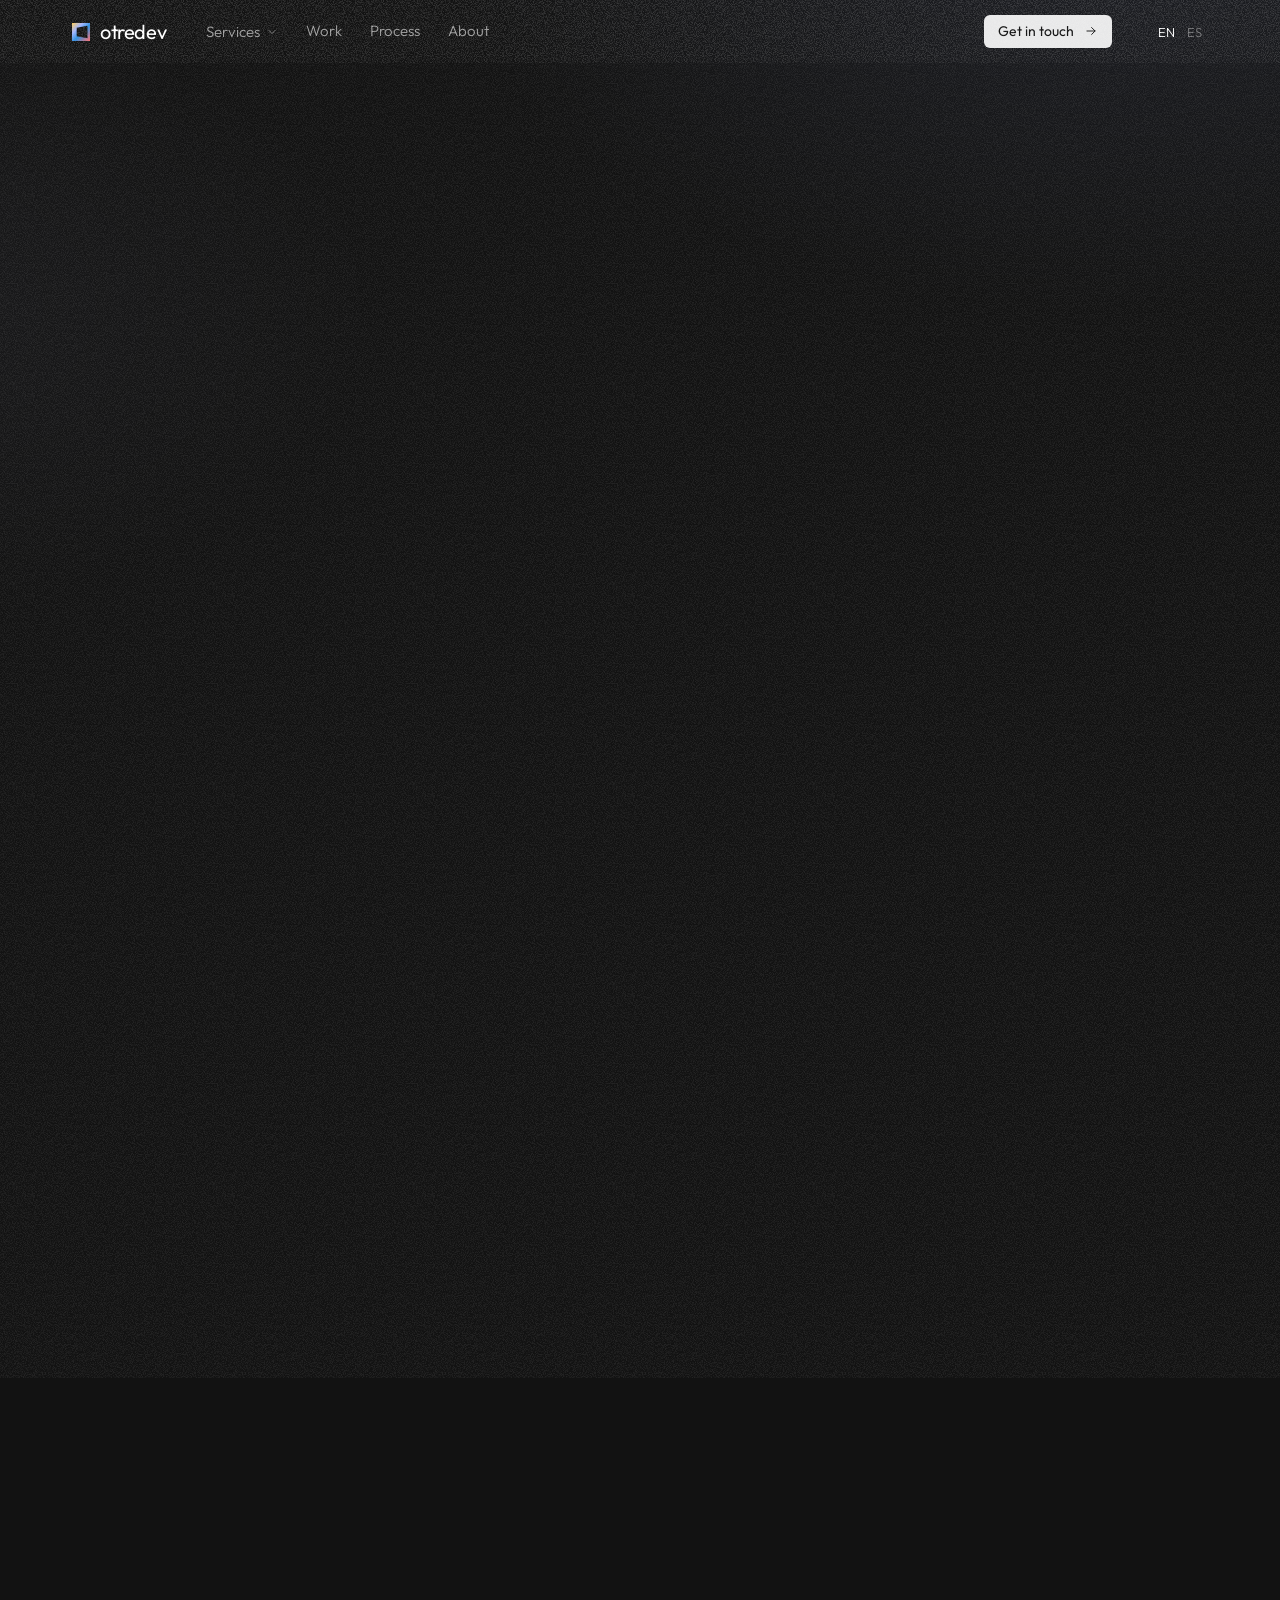
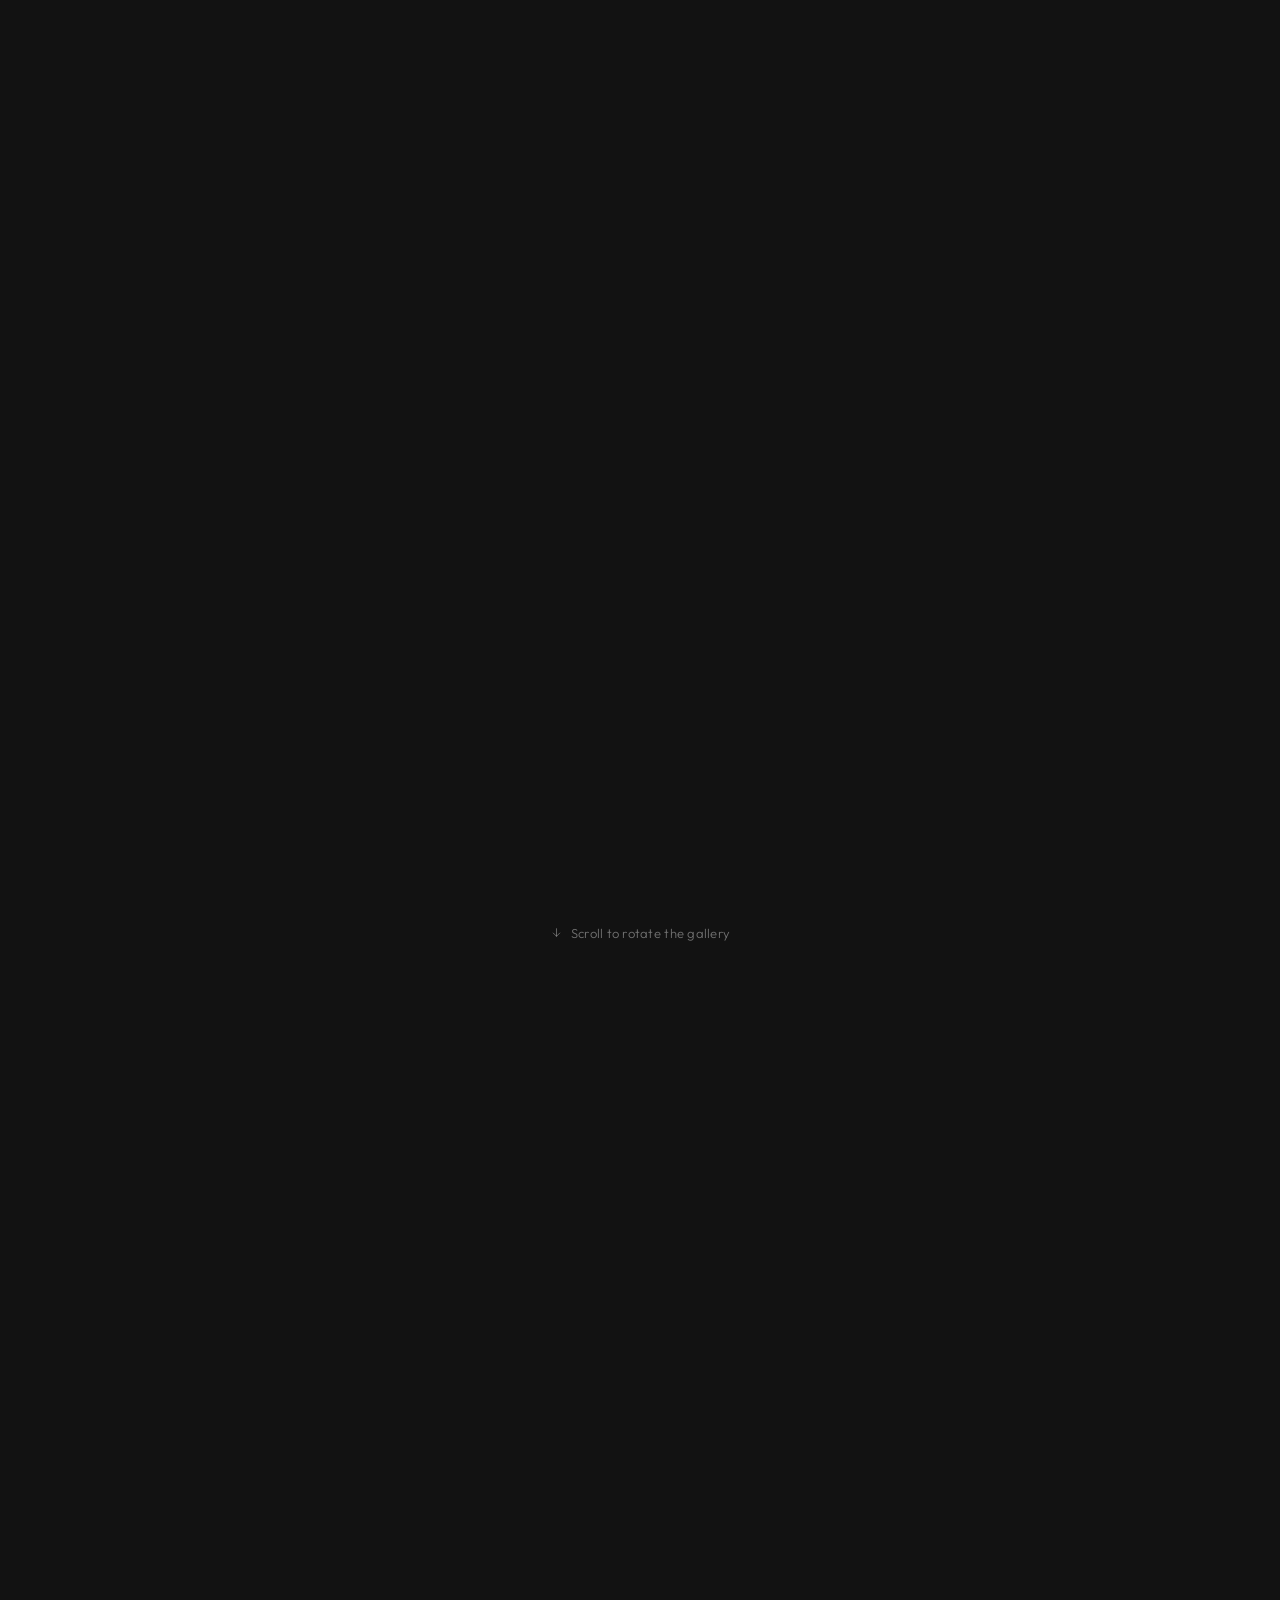
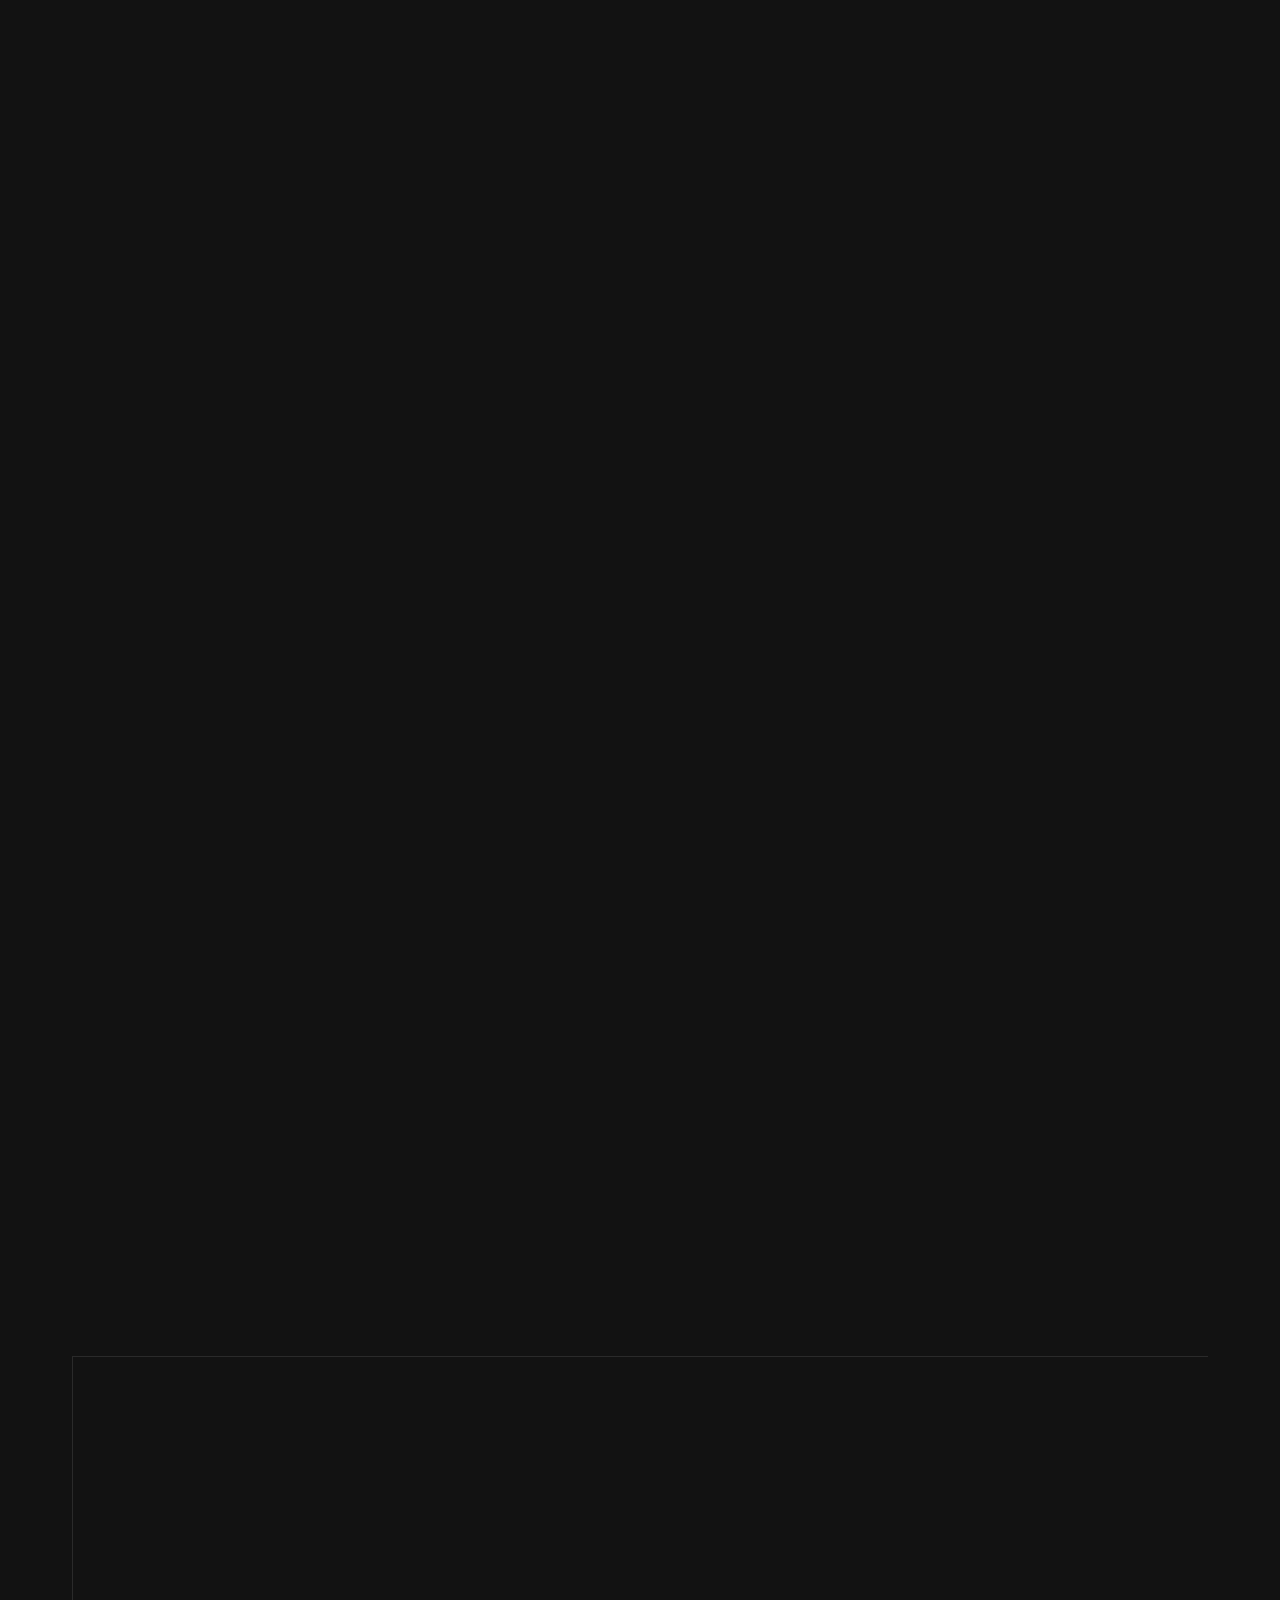
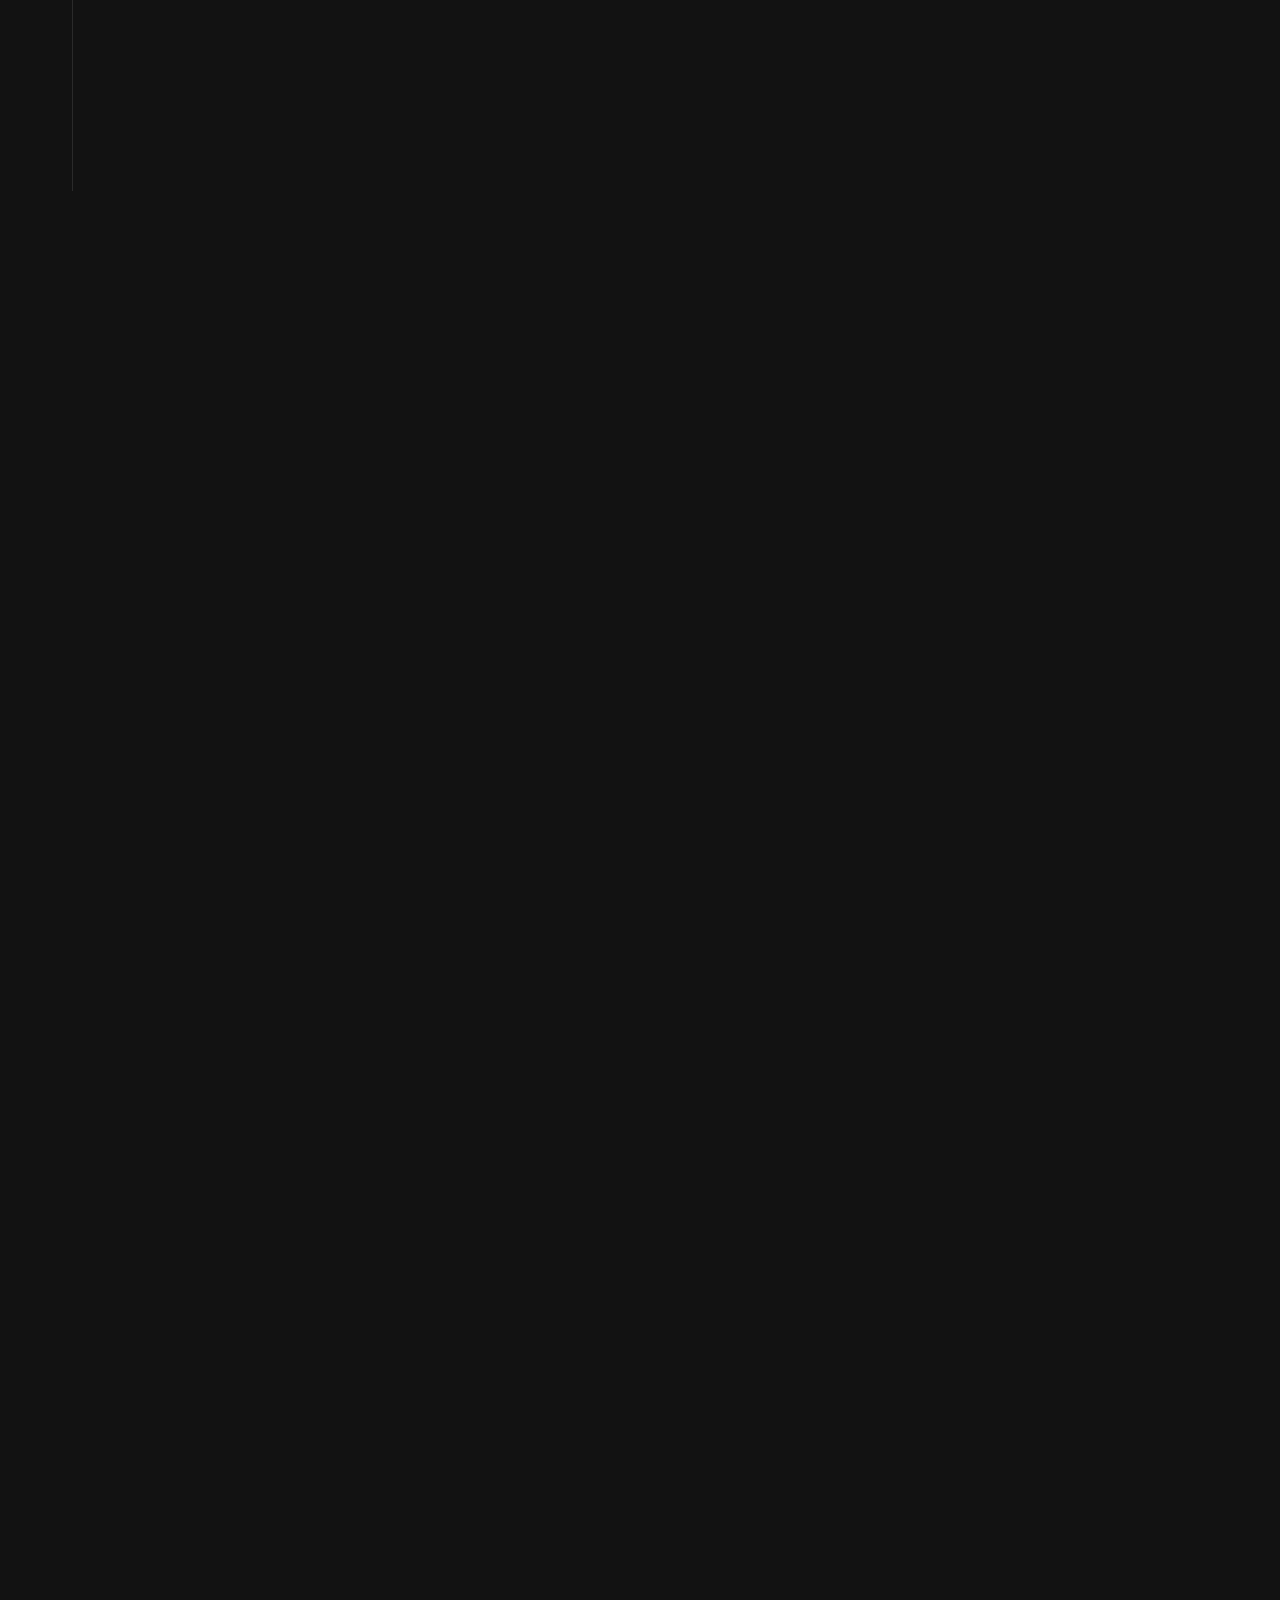
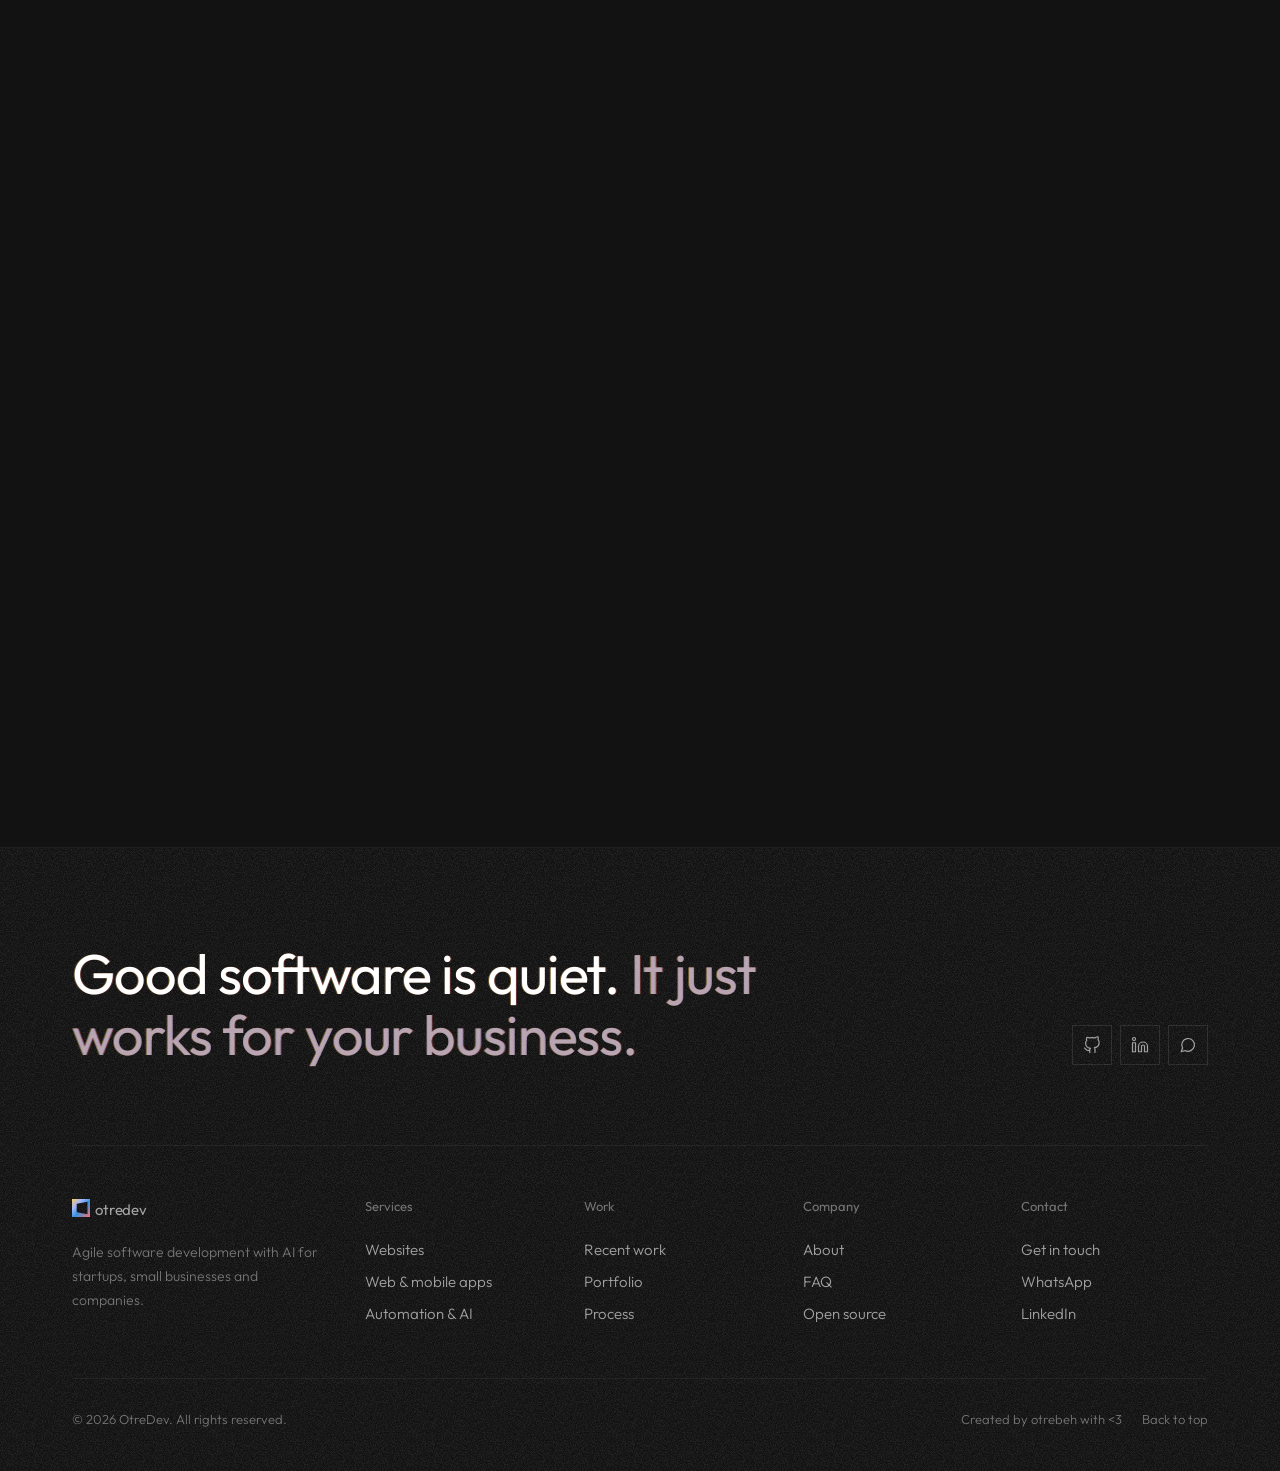
==== commit 7a1c6245: "New logo: prism frame mark, favicon and social preview" ====
--- a/index.html
+++ b/index.html
@@ -4,13 +4,22 @@
   <meta name="google-site-verification" content="ZBKYzZEf5xcJs5yMPQgNGaXLFXezgoSKPo0ZOXfOiEA" />
   <meta charset="UTF-8">
   <meta name="viewport" content="width=device-width, initial-scale=1.0">
-  <title data-i18n="meta.title">OtreDev — Agile software development with AI</title>
+  <title data-i18n="meta.title">OtreDev — Agile software development</title>
   <meta name="description" data-i18n-content="meta.desc" content="OtreDev designs and builds websites, apps and automations for startups, small businesses and companies. Agile development powered by AI.">
   <meta name="theme-color" content="#121212">
-  <meta property="og:title" content="OtreDev — Agile software development with AI">
-  <meta property="og:description" content="Websites, apps and automations built for your business, delivered in weeks.">
+  
+  <meta property="og:url" content="https://otredev.pages.dev/">
+  <meta property="og:title" content="OtreDev — Agile software development">
+  <meta property="og:description" content="Websites, applications and automations powered by AI.">
   <meta property="og:type" content="website">
-  <link rel="icon" href="data:image/svg+xml,%3Csvg xmlns='http://www.w3.org/2000/svg' viewBox='0 0 32 32'%3E%3Crect width='32' height='32' fill='%23121212'/%3E%3Crect x='10' y='10' width='12' height='12' fill='none' stroke='%23CACCFD' stroke-width='2.5'/%3E%3C/svg%3E">
+  <meta property="og:image" content="https://otredev.pages.dev/og-image.jpg">
+
+  <meta name="twitter:card" content="summary_large_image">
+  <meta name="twitter:image" content="https://otredev.pages.dev/og-image.jpg">
+
+  <link rel="icon" href="img/brand/favicon.svg" type="image/svg+xml">
+  <link rel="icon" href="img/brand/favicon-32.png" sizes="32x32" type="image/png">
+  <link rel="apple-touch-icon" href="img/brand/apple-touch-icon.png">
   <link rel="preconnect" href="https://fonts.googleapis.com">
   <link rel="preconnect" href="https://fonts.gstatic.com" crossorigin>
   <link href="https://fonts.googleapis.com/css2?family=Outfit:wght@300;400;500&display=swap" rel="stylesheet">
@@ -364,7 +373,7 @@
 
       <div class="footer__cols">
         <div class="footer__brand">
-          <a href="#inicio" class="brand"><span class="brand__mark" aria-hidden="true"></span>otredev</a>
+          <a href="#inicio" class="brand"><span class="brand__mark" aria-hidden="true"></span>&nbsp;&nbsp;otredev</a>
           <p data-i18n="footer.desc">Agile software development with AI for startups, small businesses and companies.</p>
         </div>
         <div>
@@ -383,7 +392,7 @@
           <h4 data-i18n="footer.company">Company</h4>
           <a href="#fundador" data-i18n="nav.about">About</a>
           <a href="#faq" data-i18n="nav.faq">FAQ</a>
-          <a href="https://github.com/0trebeh" target="_blank" rel="noopener" data-i18n="footer.oss">Open source</a>
+          <a href="https://github.com/otredev" target="_blank" rel="noopener" data-i18n="footer.oss">Open source</a>
         </div>
         <div>
           <h4 data-i18n="footer.contact">Contact</h4>
--- a/styles.css
+++ b/styles.css
@@ -0,0 +1,1103 @@
+/* =========================================================
+   OtreDev — estilos
+   Dirección visual: oscura, sobria, técnica. Bordes finos en
+   lugar de sombras, esquinas rectas, una sola tipografía.
+   ========================================================= */
+
+:root {
+  --bg: #121212;
+  --surface: #191919;
+  --surface-2: #1e1e1e;
+  --border-solid: #313131;
+
+  --text: #ffffff;
+  --text-2: rgba(255, 255, 255, 0.6);
+  --text-3: rgba(255, 255, 255, 0.4);
+  --line: rgba(255, 255, 255, 0.1);
+  --line-soft: rgba(255, 255, 255, 0.06);
+
+  --lavender: #caccfd;
+  --periwinkle: #a1b5fe;
+  --coral: #f86567;
+
+  --font: "Outfit", Arial, sans-serif;
+
+  --container: 1200px;
+  --nav-h: 64px;
+  --ease: cubic-bezier(0.22, 1, 0.36, 1);
+}
+
+/* ---------- Base ---------- */
+*, *::before, *::after { box-sizing: border-box; margin: 0; padding: 0; }
+
+html { scroll-behavior: smooth; scroll-padding-top: calc(var(--nav-h) + 24px); }
+
+body {
+  font-family: var(--font);
+  font-size: 16px;
+  line-height: 24px;
+  font-weight: 300;
+  color: var(--text);
+  background: var(--bg);
+  -webkit-font-smoothing: antialiased;
+  overflow-x: hidden;
+}
+
+/* Grano leve: solo en el header, el hero de la página de inicio y los footers.
+   Motas finas de alto contraste a baja opacidad (se ven sobre el negro sin lavarlo). */
+:root {
+  --grain: url("data:image/svg+xml,%3Csvg xmlns='http://www.w3.org/2000/svg' width='200' height='200'%3E%3Cfilter id='n'%3E%3CfeTurbulence type='fractalNoise' baseFrequency='1.1' numOctaves='2' stitchTiles='stitch'/%3E%3CfeColorMatrix values='0 0 0 0 1 0 0 0 0 1 0 0 0 0 1 3.2 0 0 0 -1.25'/%3E%3C/filter%3E%3Crect width='100%25' height='100%25' filter='url(%23n)'/%3E%3C/svg%3E");
+}
+.nav::after, .hero::after, .footer::after {
+  content: "";
+  position: absolute; inset: 0;
+  pointer-events: none;
+  z-index: 3;
+  opacity: 0.075;
+  background-image: var(--grain);
+  background-size: 200px 200px;
+}
+.hero, .footer { position: relative; }
+/* El canvas del hero queda por encima del grano (sin textura) */
+.hero__visual { z-index: 4; }
+
+img, svg, canvas { display: block; max-width: 100%; }
+a { color: inherit; text-decoration: none; }
+button, input, select, textarea { font: inherit; color: inherit; }
+button { cursor: pointer; background: none; border: 0; }
+ul, ol { list-style: none; }
+[hidden] { display: none !important; }
+
+::selection { background: var(--lavender); color: #121212; }
+:focus-visible { outline: 1px solid var(--periwinkle); outline-offset: 3px; }
+
+.container { width: 100%; max-width: var(--container); margin: 0 auto; padding: 0 32px; }
+
+.icon {
+  width: 1em; height: 1em;
+  fill: none; stroke: currentColor; stroke-width: 1.6;
+  stroke-linecap: round; stroke-linejoin: round;
+  flex-shrink: 0;
+}
+
+/* ---------- Tipografía ---------- */
+h1, h2, h3, h4 { font-weight: 400; color: var(--text); }
+
+.h1 {
+  font-size: clamp(2.6rem, 6.2vw, 5rem);
+  line-height: 1.04;
+  letter-spacing: -0.02em;
+  font-weight: 400;
+}
+.h2 {
+  font-size: clamp(1.9rem, 3.6vw, 2.75rem);
+  line-height: 1.12;
+  letter-spacing: -0.02em;
+  font-weight: 500;
+}
+.lead { color: var(--text-2); font-size: 1.125rem; line-height: 1.6; max-width: 620px; }
+.muted { color: var(--text-2); }
+.faint { color: var(--text-3); }
+
+.label {
+  display: inline-flex; align-items: center; gap: 10px;
+  font-size: 0.8125rem; letter-spacing: 0.04em;
+  color: var(--text-3);
+}
+.label::before { content: ""; width: 6px; height: 6px; background: var(--periwinkle); }
+.label--coral::before { background: var(--coral); }
+
+/* ---------- Botones ---------- */
+.btn {
+  display: inline-flex; align-items: center; justify-content: center; gap: 10px;
+  padding: 10px 16px;
+  border-radius: 6px;
+  font-size: 0.9375rem; font-weight: 400; line-height: 1.2;
+  white-space: nowrap;
+  transition: background 0.2s, color 0.2s, border-color 0.2s;
+}
+.btn .icon { transition: transform 0.25s var(--ease); }
+.btn:hover .icon { transform: translateX(3px); }
+.btn--primary { background: rgba(255, 255, 255, 0.9); color: #121212; }
+.btn--primary:hover { background: #fff; }
+.btn--ghost { border: 1px solid var(--line); color: var(--text); }
+.btn--ghost:hover { border-color: rgba(255, 255, 255, 0.28); }
+.btn--sm { padding: 8px 14px; font-size: 0.875rem; }
+
+.link-arrow {
+  display: inline-flex; align-items: center; gap: 8px;
+  color: var(--text); font-size: 0.9375rem;
+  border-bottom: 1px solid var(--line);
+  padding-bottom: 4px;
+  transition: border-color 0.2s;
+}
+.link-arrow:hover { border-color: var(--text-2); }
+.link-arrow .icon { transition: transform 0.25s var(--ease); }
+.link-arrow:hover .icon { transform: translateX(3px); }
+
+/* ---------- Navegación ---------- */
+.nav {
+  position: fixed; inset: 0 0 auto 0; z-index: 50;
+  height: var(--nav-h);
+  border-bottom: 1px solid transparent;
+  transition: background 0.3s, border-color 0.3s;
+}
+.nav.is-scrolled, .nav.is-open {
+  background: rgba(18, 18, 18, 0.82);
+  backdrop-filter: blur(14px); -webkit-backdrop-filter: blur(14px);
+  border-color: var(--line-soft);
+}
+.nav__inner { height: 100%; display: flex; align-items: center; gap: 40px; }
+
+.brand { font-size: 1.25rem; font-weight: 400; letter-spacing: -0.02em; color: var(--text); display: inline-flex; align-items: center; gap: 10px; }
+.brand__mark { width: 10px; height: 10px; border: 1.5px solid var(--lavender); }
+
+.nav__menu { display: flex; align-items: center; gap: 28px; flex: 1; }
+.nav__link {
+  font-size: 0.9375rem; color: var(--text-2);
+  display: inline-flex; align-items: center; gap: 6px;
+  transition: color 0.2s;
+}
+.nav__link:hover, .nav__link.is-active, .dropdown.is-open > .nav__link { color: var(--text); }
+.nav__link .icon { width: 12px; height: 12px; transition: transform 0.25s var(--ease); }
+.dropdown.is-open > .nav__link .icon { transform: rotate(180deg); }
+.nav__cta { margin-left: auto; }
+
+.nav__right { display: flex; align-items: center; gap: 16px; }
+
+/* Desplegable de servicios */
+.dropdown { position: relative; }
+.dropdown__panel {
+  position: absolute; top: calc(100% + 20px); left: -20px;
+  width: 340px;
+  background: var(--surface);
+  border: 1px solid var(--border-solid);
+  padding: 8px;
+  opacity: 0; visibility: hidden; transform: translateY(-4px);
+  transition: opacity 0.2s, transform 0.2s var(--ease), visibility 0.2s;
+}
+.dropdown__panel::before { content: ""; position: absolute; inset: -22px 0 100% 0; } /* puente para el hover */
+.dropdown.is-open .dropdown__panel { opacity: 1; visibility: visible; transform: none; }
+.dropdown__item { display: block; padding: 12px 14px; transition: background 0.15s; }
+.dropdown__item:hover, .dropdown__item:focus-visible { background: var(--surface-2); }
+.dropdown__item strong { display: flex; align-items: center; gap: 10px; font-weight: 400; color: var(--text); }
+.dropdown__item strong i { width: 6px; height: 6px; background: var(--periwinkle); }
+.dropdown__item:nth-child(2) strong i { background: var(--lavender); }
+.dropdown__item:nth-child(3) strong i { background: var(--coral); }
+.dropdown__item > span { display: block; margin: 2px 0 0 16px; font-size: 0.875rem; line-height: 1.45; color: var(--text-2); }
+
+.lang { display: flex; font-size: 0.8125rem; }
+.lang__btn { padding: 4px 6px; color: var(--text-3); transition: color 0.2s; }
+.lang__btn.is-active, .lang__btn:hover { color: var(--text); }
+
+.nav__toggle {
+  display: none; width: 40px; height: 40px; position: relative;
+  border: 1px solid rgba(255, 255, 255, 0.22);
+  transition: border-color 0.2s, background 0.2s;
+}
+.nav__toggle:hover, .nav.is-open .nav__toggle { border-color: var(--periwinkle); background: rgba(161, 181, 254, 0.12); }
+.nav__toggle span { position: absolute; left: 11px; right: 11px; height: 2px; background: var(--text-3); transition: transform 0.3s var(--ease); }
+.nav__toggle span:first-child { top: 14px; }
+.nav__toggle span:last-child { top: 22px; }
+.nav.is-open .nav__toggle span:first-child { transform: translateY(4px) rotate(45deg); }
+.nav.is-open .nav__toggle span:last-child { transform: translateY(-4px) rotate(-45deg); }
+
+/* ---------- Secciones ---------- */
+.section { padding: 160px 0 0; }
+.section__head { display: grid; gap: 20px; margin-bottom: 64px; }
+.section__head--row { display: flex; align-items: flex-end; justify-content: space-between; gap: 32px; flex-wrap: wrap; }
+.section__head--row > div { display: grid; gap: 20px; }
+
+/* ---------- Hero ---------- */
+.hero { padding: calc(var(--nav-h) + 120px) 0 0; }
+.hero__copy { display: grid; gap: 28px; max-width: 920px; }
+.hero__copy .lead { max-width: 560px; }
+.hero__actions { display: flex; align-items: center; gap: 28px; flex-wrap: wrap; margin-top: 8px; }
+.hero__visual {
+  position: relative;
+  margin-top: 96px;
+  aspect-ratio: 21 / 9;
+  border: 1px solid var(--line);
+  background: #0f0f0f;
+  overflow: hidden;
+}
+.hero__visual canvas { width: 100%; height: 100%; }
+.hero__meta {
+  position: absolute; left: 0; right: 0; bottom: 0;
+  display: flex; justify-content: space-between; gap: 16px;
+  padding: 16px 20px;
+  font-size: 0.75rem; letter-spacing: 0.06em; color: var(--text-3);
+  font-variant-numeric: tabular-nums;
+}
+.hero__meta b { font-weight: 400; color: var(--text-2); }
+
+.stack {
+  display: flex; flex-wrap: wrap; gap: 8px 28px; align-items: center;
+  padding: 28px 0;
+  border-bottom: 1px solid var(--line-soft);
+  font-size: 0.875rem; color: var(--text-3);
+}
+.stack span:first-child { color: var(--text-2); margin-right: 8px; }
+
+/* ---------- Servicios (productos) ---------- */
+.products { display: grid; grid-template-columns: repeat(3, 1fr); gap: 24px; }
+.product { display: flex; flex-direction: column; }
+.product__visual {
+  aspect-ratio: 4 / 3;
+  background: var(--surface);
+  border: 1px solid var(--border-solid);
+  display: grid; place-items: center;
+  overflow: hidden;
+}
+.product__visual svg { width: 78%; height: auto; }
+.product__body { padding: 24px 0 0; display: grid; gap: 10px; }
+.product__body h3 { font-size: 1.1875rem; line-height: 1.3; font-weight: 400; }
+.product__body p { color: var(--text-2); }
+.product__list { display: grid; gap: 6px; margin-top: 6px; font-size: 0.875rem; color: var(--text-3); }
+.product__list li { padding-left: 16px; position: relative; }
+.product__list li::before { content: ""; position: absolute; left: 0; top: 11px; width: 6px; height: 1px; background: var(--text-3); }
+.product__body .link-arrow { justify-self: start; margin-top: 14px; }
+
+/* Ilustraciones de producto: monocromas con acento frío */
+.viz { fill: none; stroke: rgba(255, 255, 255, 0.28); stroke-width: 1; }
+.viz .fill { fill: rgba(255, 255, 255, 0.06); stroke: none; }
+.viz .hi { stroke: var(--periwinkle); }
+.viz .hi-fill { fill: var(--periwinkle); stroke: none; }
+.viz .lav { stroke: var(--lavender); }
+.viz .coral { fill: var(--coral); stroke: none; }
+.viz .txt { fill: rgba(255, 255, 255, 0.5); stroke: none; }
+
+/* ---------- Franja de declaración ---------- */
+.statement {
+  position: relative;
+  margin-top: 160px;
+  min-height: 560px;
+  display: grid; place-items: center;
+  border-top: 1px solid var(--line-soft);
+  border-bottom: 1px solid var(--line-soft);
+  overflow: hidden;
+  background: #0e0e0e;
+}
+.statement canvas { position: absolute; inset: 0; width: 100%; height: 100%; }
+.statement::after {
+  content: ""; position: absolute; inset: 0;
+  background: radial-gradient(ellipse 50% 60% at 50% 50%, rgba(14, 14, 14, 0.85), transparent 75%);
+}
+.statement__text {
+  position: relative; z-index: 1;
+  max-width: 880px; padding: 0 32px;
+  text-align: center;
+  font-size: clamp(1.8rem, 4vw, 3rem); line-height: 1.15; letter-spacing: -0.02em; font-weight: 400;
+}
+.statement__text span { display: block; color: var(--text-3); }
+
+.pillars { display: grid; grid-template-columns: repeat(4, 1fr); gap: 32px; padding-top: 72px; }
+.pillar { border-top: 1px solid var(--line); padding-top: 20px; display: grid; gap: 8px; align-content: start; }
+.pillar h3 { font-size: 1.125rem; font-weight: 400; }
+.pillar p { color: var(--text-2); font-size: 0.9375rem; }
+.pillar__n { font-size: 0.75rem; color: var(--text-3); font-variant-numeric: tabular-nums; }
+
+/* ---------- Proceso ---------- */
+.steps {
+  display: grid; grid-template-columns: repeat(3, 1fr);
+  border-top: 1px solid var(--line); border-left: 1px solid var(--line);
+}
+.step { padding: 32px 28px 40px; border-right: 1px solid var(--line); border-bottom: 1px solid var(--line); display: grid; gap: 10px; align-content: start; transition: background 0.25s; }
+.step:hover { background: rgba(255, 255, 255, 0.015); }
+.step__n { font-size: 0.8125rem; color: var(--periwinkle); font-variant-numeric: tabular-nums; margin-bottom: 28px; }
+.step h3 { font-size: 1.1875rem; font-weight: 400; }
+.step p { color: var(--text-2); font-size: 0.9375rem; }
+
+/* ---------- Trabajo (estilo "papers") ---------- */
+.papers { display: grid; grid-template-columns: repeat(3, 1fr); gap: 24px; }
+.paper__open {
+  width: 100%; height: 100%; text-align: left;
+  display: flex; flex-direction: column; gap: 12px;
+  padding: 28px;
+  min-height: 250px;
+  background: var(--surface);
+  border: 1px solid var(--border-solid);
+  transition: border-color 0.25s, background 0.25s;
+}
+.paper__open:hover { border-color: rgba(255, 255, 255, 0.24); background: #1b1b1b; }
+.paper__meta { display: flex; justify-content: space-between; align-items: center; gap: 12px; font-size: 0.8125rem; color: var(--text-3); }
+.paper__kind { display: inline-flex; align-items: center; gap: 8px; }
+.paper__kind::before { content: ""; width: 6px; height: 6px; background: var(--periwinkle); }
+.paper__kind--client::before { background: var(--coral); }
+.paper__open h3 { font-size: 1.1875rem; line-height: 1.3; font-weight: 400; margin-top: 20px; }
+.paper__open p { color: var(--text-2); font-size: 0.9375rem; display: -webkit-box; -webkit-line-clamp: 2; -webkit-box-orient: vertical; overflow: hidden; }
+.paper__more { margin-top: auto; padding-top: 16px; display: inline-flex; align-items: center; gap: 8px; font-size: 0.875rem; color: var(--text-2); transition: color 0.2s; }
+.paper__more .icon { transition: transform 0.25s var(--ease); }
+.paper__open:hover .paper__more { color: var(--text); }
+.paper__open:hover .paper__more .icon { transform: translateX(3px); }
+
+/* ---------- Fundador ---------- */
+.founder { display: grid; grid-template-columns: 5fr 7fr; gap: 80px; align-items: start; }
+.founder__photo { position: relative; border: 1px solid var(--border-solid); background: var(--surface); }
+.founder__photo img { width: 100%; aspect-ratio: 4 / 5; object-fit: cover; filter: grayscale(40%); }
+.founder__caption { display: flex; justify-content: space-between; padding: 14px 16px; font-size: 0.8125rem; color: var(--text-3); border-top: 1px solid var(--border-solid); }
+.founder__body { display: grid; gap: 20px; padding-top: 8px; }
+.founder__body p { color: var(--text-2); max-width: 600px; }
+.founder__role { color: var(--text-3) !important; margin-top: -8px; }
+.founder__tags, .tags { display: flex; flex-wrap: wrap; gap: 8px; }
+.founder__tags span, .tags span { font-size: 0.8125rem; color: var(--text-2); border: 1px solid var(--line); padding: 4px 10px; }
+.founder__links { display: flex; gap: 24px; flex-wrap: wrap; padding-top: 8px; }
+.icon-link { display: inline-flex; align-items: center; gap: 8px; font-size: 0.9375rem; color: var(--text-2); transition: color 0.2s; }
+.icon-link:hover { color: var(--text); }
+
+/* ---------- FAQ ---------- */
+.faq { display: grid; grid-template-columns: 4fr 8fr; gap: 64px; align-items: start; }
+.faq__list { border-top: 1px solid var(--line); }
+.faq__list details { border-bottom: 1px solid var(--line); }
+.faq__list summary {
+  list-style: none; cursor: pointer;
+  display: flex; justify-content: space-between; align-items: center; gap: 24px;
+  padding: 22px 0; font-size: 1.0625rem; font-weight: 400;
+}
+.faq__list summary::-webkit-details-marker { display: none; }
+.faq__list summary::after { content: "+"; font-size: 1.25rem; color: var(--text-3); transition: transform 0.3s var(--ease); }
+.faq__list details[open] summary::after { transform: rotate(45deg); }
+.faq__list details p { color: var(--text-2); padding: 0 48px 24px 0; }
+
+/* ---------- Contacto (bloque CTA) ---------- */
+.contact {
+  border: 1px solid var(--border-solid);
+  background: var(--surface);
+  padding: 72px 64px;
+  display: grid; grid-template-columns: 7fr 5fr; gap: 64px; align-items: end;
+}
+.contact__copy { display: grid; gap: 20px; }
+.contact__copy .btn { justify-self: start; margin-top: 12px; }
+.channels { display: grid; border-top: 1px solid var(--line); }
+.channel {
+  display: flex; align-items: center; justify-content: space-between; gap: 16px;
+  padding: 16px 0; border-bottom: 1px solid var(--line);
+  transition: color 0.2s;
+}
+.channel span { display: grid; }
+.channel strong { font-weight: 400; }
+.channel small { font-size: 0.8125rem; color: var(--text-3); }
+.channel .icon { color: var(--text-3); transition: transform 0.25s var(--ease), color 0.2s; }
+.channel:hover .icon { transform: translate(2px, -2px); color: var(--text); }
+
+/* ---------- Footer ---------- */
+.footer { margin-top: 160px; border-top: 1px solid var(--line-soft); padding: 96px 0 40px; }
+.footer__top { display: flex; justify-content: space-between; align-items: flex-end; gap: 32px; flex-wrap: wrap; padding-bottom: 80px; }
+.footer__quote { font-size: clamp(2rem, 4.6vw, 3.5rem); line-height: 1.08; letter-spacing: -0.02em; font-weight: 400; max-width: 760px; }
+.footer__quote span { color: var(--text-3); }
+.socials { display: flex; gap: 8px; }
+.socials a {
+  width: 40px; height: 40px; display: grid; place-items: center;
+  border: 1px solid var(--line); color: var(--text-2);
+  transition: color 0.2s, border-color 0.2s;
+}
+.socials a:hover { color: var(--text); border-color: rgba(255, 255, 255, 0.28); }
+.socials .icon { width: 18px; height: 18px; }
+.footer__cols {
+  display: grid; grid-template-columns: 1.4fr repeat(4, 1fr); gap: 32px;
+  padding: 48px 0; border-top: 1px solid var(--line-soft);
+}
+.footer__brand p { color: var(--text-3); font-size: 0.875rem; max-width: 260px; margin-top: 14px; }
+.footer__cols h4 { font-size: 0.8125rem; font-weight: 400; color: var(--text-3); margin-bottom: 16px; }
+.footer__cols a, .footer__cols button { display: block; text-align: left; font-size: 0.9375rem; color: var(--text-2); padding: 4px 0; transition: color 0.2s; }
+.footer__cols a:hover, .footer__cols button:hover { color: var(--text); }
+.footer__bottom {
+  display: flex; justify-content: space-between; gap: 16px; flex-wrap: wrap;
+  padding-top: 28px; border-top: 1px solid var(--line-soft);
+  font-size: 0.8125rem; color: var(--text-3);
+}
+.footer__bottom nav { display: flex; gap: 20px; }
+.footer__bottom a:hover { color: var(--text-2); }
+
+/* ---------- Modal de contacto paso a paso ---------- */
+.ask { position: fixed; inset: 0; z-index: 120; display: grid; place-items: center; padding: 24px; }
+.ask__backdrop { position: absolute; inset: 0; background: rgba(8, 8, 8, 0.78); backdrop-filter: blur(6px); -webkit-backdrop-filter: blur(6px); opacity: 0; transition: opacity 0.3s; }
+.ask__panel {
+  position: relative; width: 100%; max-width: 680px; min-height: 440px;
+  background: var(--surface); border: 1px solid var(--border-solid);
+  display: flex; flex-direction: column;
+  opacity: 0; transform: translateY(12px);
+  transition: opacity 0.35s var(--ease), transform 0.35s var(--ease);
+}
+.ask.is-open .ask__backdrop { opacity: 1; }
+.ask.is-open .ask__panel { opacity: 1; transform: none; }
+.ask__progress { height: 1px; background: var(--line); }
+.ask__progress i { display: block; height: 100%; background: var(--periwinkle); width: 0; transition: width 0.4s var(--ease); }
+.ask__head { display: flex; justify-content: space-between; align-items: center; padding: 18px 24px; font-size: 0.8125rem; color: var(--text-3); font-variant-numeric: tabular-nums; }
+.ask__close { width: 32px; height: 32px; display: grid; place-items: center; color: var(--text-2); margin-right: -8px; }
+.ask__close:hover { color: var(--text); }
+.ask__body { flex: 1; padding: 24px 48px 16px; display: flex; flex-direction: column; justify-content: center; }
+.ask__step { display: grid; gap: 22px; animation: askIn 0.4s var(--ease); }
+@keyframes askIn { from { opacity: 0; transform: translateY(10px); } to { opacity: 1; transform: none; } }
+.ask__q { font-size: clamp(1.5rem, 3.4vw, 2rem); line-height: 1.2; letter-spacing: -0.02em; font-weight: 400; }
+.ask__q small { display: block; font-size: 1rem; letter-spacing: 0; color: var(--text-2); margin-top: 10px; line-height: 1.5; }
+.ask__input {
+  width: 100%; background: transparent; border: 0; border-bottom: 1px solid var(--line);
+  padding: 10px 0 12px; font-size: 1.375rem; font-weight: 300; color: var(--text);
+  outline: none; resize: none; transition: border-color 0.2s;
+}
+.ask__input::placeholder { color: rgba(255, 255, 255, 0.22); }
+.ask__input:focus { border-color: var(--periwinkle); }
+.ask__input.has-error { border-color: var(--coral); }
+.ask__error { font-size: 0.875rem; color: var(--coral); min-height: 20px; }
+.ask__choices { display: grid; gap: 8px; }
+.ask__choice {
+  display: flex; align-items: center; gap: 14px; text-align: left;
+  padding: 14px 16px; border: 1px solid var(--line);
+  transition: border-color 0.2s, background 0.2s;
+}
+.ask__choice:hover { border-color: rgba(255, 255, 255, 0.24); }
+.ask__choice.is-selected { border-color: var(--periwinkle); background: rgba(161, 181, 254, 0.06); }
+.ask__choice kbd { font: inherit; font-size: 0.75rem; width: 22px; height: 22px; display: grid; place-items: center; border: 1px solid var(--line); color: var(--text-3); }
+.ask__choice.is-selected kbd { border-color: var(--periwinkle); color: var(--periwinkle); }
+.ask__review { display: grid; border-top: 1px solid var(--line); }
+.ask__review div { display: grid; grid-template-columns: 120px 1fr; gap: 16px; padding: 12px 0; border-bottom: 1px solid var(--line); font-size: 0.9375rem; }
+.ask__review dt { color: var(--text-3); }
+.ask__review dd { color: var(--text); white-space: pre-wrap; word-break: break-word; max-height: 96px; overflow: auto; }
+.ask__foot { display: flex; justify-content: space-between; align-items: center; gap: 16px; padding: 20px 48px 32px; }
+.ask__hint { font-size: 0.8125rem; color: var(--text-3); }
+.ask__hint b { font-weight: 400; color: var(--text-2); }
+.ask__nav { display: flex; gap: 10px; margin-left: auto; }
+
+/* ---------- Portafolio ---------- */
+.page-hero { padding: calc(var(--nav-h) + 96px) 0 0; }
+.page-hero .container { display: grid; gap: 24px; }
+.back-link { display: inline-flex; align-items: center; gap: 8px; font-size: 0.875rem; color: var(--text-3); transition: color 0.2s; justify-self: start; }
+.back-link:hover { color: var(--text); }
+.filters { display: flex; flex-wrap: wrap; gap: 8px; margin-top: 32px; }
+.filter { display: inline-flex; gap: 8px; align-items: center; padding: 8px 14px; border: 1px solid var(--line); font-size: 0.875rem; color: var(--text-2); transition: color 0.2s, border-color 0.2s; }
+.filter:hover { color: var(--text); }
+.filter.is-active { color: var(--text); border-color: var(--periwinkle); }
+.filter__n { font-style: normal; color: var(--text-3); font-variant-numeric: tabular-nums; }
+.section--tight { padding-top: 56px; }
+
+.projects { display: grid; grid-template-columns: repeat(3, 1fr); gap: 24px; }
+.project__open {
+  display: flex; flex-direction: column; width: 100%; height: 100%; text-align: left;
+  background: var(--surface); border: 1px solid var(--border-solid);
+  transition: border-color 0.25s;
+}
+.project__open:hover { border-color: rgba(255, 255, 255, 0.24); }
+.project__thumb { position: relative; aspect-ratio: 16 / 10; overflow: hidden; border-bottom: 1px solid var(--border-solid); }
+.project__thumb > img, .modal__thumb > img { position: absolute; inset: 0; width: 100%; height: 100%; object-fit: cover; object-position: top; z-index: 1; filter: saturate(0.35) brightness(0.85); transition: filter 0.4s, transform 0.6s var(--ease); }
+.project__open:hover .project__thumb > img { filter: saturate(0.8) brightness(0.95); transform: scale(1.02); }
+.project__thumb .mock { filter: saturate(0.35); }
+.project__badge {
+  position: absolute; top: 12px; left: 12px; z-index: 2;
+  display: inline-flex; align-items: center; gap: 8px;
+  padding: 4px 10px; font-size: 0.75rem; color: var(--text-2);
+  background: rgba(18, 18, 18, 0.85); border: 1px solid var(--line);
+}
+.project__badge::before { content: ""; width: 5px; height: 5px; background: var(--periwinkle); }
+.project__badge--client::before { background: var(--coral); }
+.project__body { padding: 24px; display: flex; flex-direction: column; gap: 8px; flex: 1; }
+.project__type { font-size: 0.8125rem; color: var(--text-3); }
+.project__body h3 { font-size: 1.1875rem; font-weight: 400; }
+.project__body p { color: var(--text-2); font-size: 0.9375rem; }
+.project__more { margin-top: auto; padding-top: 12px; display: inline-flex; align-items: center; gap: 8px; font-size: 0.875rem; color: var(--text-2); }
+.project__open:hover .project__more { color: var(--text); }
+
+.cta-band {
+  display: flex; justify-content: space-between; align-items: center; gap: 32px; flex-wrap: wrap;
+  border: 1px solid var(--border-solid); background: var(--surface); padding: 48px;
+}
+.cta-band h2 { font-size: clamp(1.5rem, 2.8vw, 2rem); font-weight: 500; letter-spacing: -0.02em; }
+.cta-band p { color: var(--text-2); margin-top: 8px; }
+
+/* Modal de proyecto */
+.modal { position: fixed; inset: 0; z-index: 110; display: grid; place-items: center; padding: 24px; }
+.modal__backdrop { position: absolute; inset: 0; background: rgba(8, 8, 8, 0.78); backdrop-filter: blur(6px); opacity: 0; transition: opacity 0.25s; }
+.modal__panel {
+  position: relative; width: 100%; max-width: 920px; max-height: calc(100vh - 48px); overflow: auto;
+  background: var(--surface); border: 1px solid var(--border-solid);
+  opacity: 0; transform: translateY(12px); transition: opacity 0.3s var(--ease), transform 0.3s var(--ease);
+}
+.modal.is-open .modal__backdrop { opacity: 1; }
+.modal.is-open .modal__panel { opacity: 1; transform: none; }
+.modal__close { position: absolute; top: 12px; right: 12px; z-index: 3; width: 36px; height: 36px; display: grid; place-items: center; background: rgba(18, 18, 18, 0.85); border: 1px solid var(--line); color: var(--text-2); }
+.modal__close:hover { color: var(--text); }
+.modal__thumb { position: relative; aspect-ratio: 16 / 7; overflow: hidden; border-bottom: 1px solid var(--border-solid); }
+.modal__thumb > img { filter: saturate(0.6) brightness(0.9); }
+.modal__content { padding: 40px 48px 48px; display: grid; gap: 16px; }
+.modal__content h2 { font-size: 2rem; font-weight: 500; letter-spacing: -0.02em; }
+.modal__content h4 { font-size: 0.8125rem; font-weight: 400; color: var(--text-3); margin-bottom: 8px; }
+.modal__content p { color: var(--text-2); }
+.modal__cols { display: grid; grid-template-columns: 1fr 1fr; gap: 32px; padding: 16px 0; border-top: 1px solid var(--line); border-bottom: 1px solid var(--line); margin: 8px 0; }
+.modal__actions { display: flex; flex-wrap: wrap; gap: 10px; margin-top: 16px; }
+
+/* ---------- Aparición al hacer scroll ---------- */
+.reveal { opacity: 0; transform: translateY(18px); transition: opacity 0.9s var(--ease), transform 0.9s var(--ease); }
+.reveal.is-visible { opacity: 1; transform: none; }
+
+@media (prefers-reduced-motion: reduce) {
+  html { scroll-behavior: auto; }
+  .reveal { opacity: 1; transform: none; transition: none; }
+  .ask__step { animation: none; }
+}
+
+/* ---------- Responsive ---------- */
+@media (max-width: 1024px) {
+  .products, .papers, .projects { grid-template-columns: repeat(2, 1fr); }
+  .pillars { grid-template-columns: repeat(2, 1fr); }
+  .steps { grid-template-columns: repeat(2, 1fr); }
+  .footer__cols { grid-template-columns: repeat(2, 1fr); }
+  .footer__brand { grid-column: 1 / -1; }
+  .contact { grid-template-columns: 1fr; padding: 56px 40px; }
+}
+
+@media (max-width: 900px) {
+  .nav__toggle { display: block; }
+  .nav__menu {
+    position: fixed; top: var(--nav-h); left: 0; right: 0; height: calc(100vh - var(--nav-h));
+    flex-direction: column; align-items: stretch; gap: 0;
+    padding: 16px 32px 40px;
+    background: var(--bg);
+    border-top: 1px solid var(--line-soft);
+    overflow-y: auto;
+    opacity: 0; visibility: hidden; transition: opacity 0.25s, visibility 0.25s;
+  }
+  .nav.is-open .nav__menu { opacity: 1; visibility: visible; }
+  .nav__menu > .nav__link, .dropdown > .nav__link { padding: 18px 0; border-bottom: 1px solid var(--line-soft); font-size: 1.125rem; color: var(--text); justify-content: space-between; width: 100%; }
+  .dropdown__panel { position: static; width: auto; opacity: 1; visibility: visible; transform: none; border: 0; background: transparent; padding: 0 0 8px; display: none; }
+  .dropdown.is-open .dropdown__panel { display: block; }
+  .dropdown__item { padding: 12px 0; }
+  .nav__menu .nav__cta { margin: 28px 0 0; align-self: flex-start; }
+  .nav__right { gap: 8px; margin-left: auto; }
+
+  .section { padding-top: 112px; }
+  .founder, .faq { grid-template-columns: 1fr; gap: 40px; }
+  .founder__photo { max-width: 420px; }
+  .statement { min-height: 440px; margin-top: 112px; }
+  .modal__cols { grid-template-columns: 1fr; }
+}
+
+@media (max-width: 640px) {
+  .container { padding: 0 16px; }
+  .nav__menu { padding: 8px 16px 32px; }
+  .hero { padding-top: calc(var(--nav-h) + 72px); }
+  .hero__visual { aspect-ratio: 4 / 3; margin-top: 64px; }
+  .hero__meta span:nth-child(2) { display: none; }
+  .products, .papers, .projects, .pillars, .steps { grid-template-columns: 1fr; }
+  .section__head { margin-bottom: 40px; }
+  .contact { padding: 40px 20px; }
+  .cta-band { padding: 32px 20px; }
+  .footer { margin-top: 112px; padding-top: 72px; }
+  .footer__top { padding-bottom: 56px; }
+  .ask { padding: 0; place-items: stretch; }
+  .ask__panel { max-width: none; min-height: 100%; border: 0; }
+  .ask__body { padding: 24px 20px 16px; }
+  .ask__foot { padding: 16px 20px 28px; }
+  .ask__hint { display: none; }
+  .ask__review div { grid-template-columns: 1fr; gap: 2px; }
+  .modal { padding: 0; }
+  .modal__panel { max-height: 100vh; height: 100%; border: 0; }
+  .modal__content { padding: 28px 20px 36px; }
+}
+
+/* =========================================================
+   Miniaturas de proyectos dibujadas con CSS
+   (se usan cuando un proyecto no tiene imagen)
+   ========================================================= */
+.mock {
+  --c1: #8b7bff; --c2: #22d3ee;
+  position: relative; width: 100%; height: 100%;
+  padding: 22px 22px 0;
+  background:
+    radial-gradient(90% 90% at 100% 0%, color-mix(in srgb, var(--c2) 35%, transparent), transparent 60%),
+    radial-gradient(90% 90% at 0% 100%, color-mix(in srgb, var(--c1) 45%, transparent), transparent 60%),
+    #161616;
+  display: flex; flex-direction: column;
+}
+.mock__bar {
+  display: flex; gap: 5px; padding: 9px 11px;
+  background: #1f1f1f; border-radius: 10px 10px 0 0;
+  border: 1px solid rgba(255, 255, 255, 0.08); border-bottom: 0;
+}
+.mock__bar i { width: 7px; height: 7px; border-radius: 50%; background: rgba(255, 255, 255, 0.2); }
+.mock__bar + div {
+  flex: 1; background: #121212;
+  border: 1px solid rgba(255, 255, 255, 0.08); border-bottom: 0;
+  padding: 14px;
+}
+.mock i, .mock b, .mock em, .mock span { display: block; }
+.mock b { height: 10px; width: 55%; border-radius: 5px; background: rgba(255, 255, 255, 0.75); }
+.mock em { height: 6px; width: 80%; border-radius: 3px; background: rgba(255, 255, 255, 0.18); margin-top: 8px; }
+.mock em.short, .mock i.short { width: 50%; }
+.mock .m-btn { width: 64px; height: 18px; border-radius: 6px; margin-top: 12px; background: linear-gradient(90deg, var(--c1), var(--c2)); }
+
+.mock__dash { display: grid; grid-template-columns: 34px 1fr; gap: 12px; padding: 0 !important; }
+.mock__dash .m-side { border-right: 1px solid rgba(255, 255, 255, 0.06); background: rgba(255, 255, 255, 0.02); }
+.mock__dash .m-main { padding: 12px 12px 0 0; display: flex; flex-direction: column; gap: 10px; }
+.m-kpis { display: grid; grid-template-columns: repeat(3, 1fr); gap: 8px; }
+.m-kpis i { height: 30px; border-radius: 7px; background: rgba(255, 255, 255, 0.05); border-top: 2px solid var(--c1); }
+.m-kpis i:nth-child(2) { border-color: var(--c2); }
+.m-area {
+  flex: 1; border-radius: 8px 8px 0 0; background:
+    linear-gradient(180deg, color-mix(in srgb, var(--c1) 40%, transparent), transparent);
+  clip-path: polygon(0 80%, 15% 60%, 30% 70%, 48% 35%, 62% 48%, 80% 18%, 100% 8%, 100% 100%, 0 100%);
+}
+
+.mock__landing { text-align: center; display: flex; flex-direction: column; align-items: center; }
+.mock__landing b { width: 60%; margin-top: 6px; }
+.mock__landing em { width: 70%; }
+.mock__landing em.short { width: 45%; }
+.m-cards { display: grid; grid-template-columns: repeat(3, 1fr); gap: 8px; width: 100%; margin-top: 16px; }
+.m-cards i { height: 44px; border-radius: 7px; background: rgba(255, 255, 255, 0.05); border: 1px solid rgba(255, 255, 255, 0.06); }
+
+.mock__phones { flex: 1; position: relative; display: flex; justify-content: center; align-items: flex-end; }
+.m-phone {
+  position: relative; z-index: 2;
+  width: 38%; height: 100%; padding: 12px 10px;
+  border-radius: 18px 18px 0 0; background: #121212;
+  border: 3px solid #262b3a; border-bottom: 0;
+  display: flex; flex-direction: column; gap: 7px;
+}
+.m-phone i { height: 6px; border-radius: 3px; background: rgba(255, 255, 255, 0.2); }
+.m-phone .m-img { height: 45%; border-radius: 10px; background: linear-gradient(135deg, var(--c1), var(--c2)); }
+.m-phone .m-btn { width: 100%; }
+.m-phone--back { position: absolute; z-index: 1; left: 50%; transform: translateX(8%) rotate(8deg); height: 88%; opacity: 0.55; }
+
+.mock__site { display: flex; flex-direction: column; gap: 14px; }
+.m-nav { display: flex; gap: 8px; justify-content: flex-end; }
+.m-nav i { width: 28px; height: 6px; border-radius: 3px; background: rgba(255, 255, 255, 0.2); }
+.m-hero { display: grid; grid-template-columns: 1.2fr 1fr; gap: 14px; align-items: center; }
+.m-hero .m-img { height: 76px; border-radius: 10px; background: linear-gradient(135deg, var(--c1), var(--c2)); opacity: 0.85; }
+
+.mock__admin { display: flex; flex-direction: column; gap: 12px; }
+.m-top { display: flex; justify-content: space-between; align-items: center; }
+.m-top b { width: 35%; }
+.m-top .m-btn { margin: 0; }
+.m-table { display: grid; gap: 6px; }
+.m-table > div { display: grid; grid-template-columns: 18px 1fr 0.7fr 40px; gap: 10px; align-items: center; padding: 7px 8px; border-radius: 6px; background: rgba(255, 255, 255, 0.03); }
+.m-table i { height: 6px; border-radius: 3px; background: rgba(255, 255, 255, 0.18); }
+.m-table i:first-child { width: 18px; height: 18px; border-radius: 50%; background: color-mix(in srgb, var(--c1) 50%, #333); }
+.m-table span { height: 12px; border-radius: 6px; background: color-mix(in srgb, var(--c2) 35%, transparent); }
+
+.mock__saas { display: grid; grid-template-columns: repeat(3, 1fr); gap: 10px; align-items: center; align-content: center; }
+.m-plan { padding: 12px 10px; border-radius: 9px; background: rgba(255, 255, 255, 0.04); border: 1px solid rgba(255, 255, 255, 0.07); display: flex; flex-direction: column; gap: 7px; }
+.m-plan b { width: 60%; height: 8px; }
+.m-plan i { height: 5px; border-radius: 3px; background: rgba(255, 255, 255, 0.16); }
+.m-plan .m-btn { width: 100%; height: 14px; margin-top: 6px; background: rgba(255, 255, 255, 0.1); }
+.m-plan--hi { padding-top: 22px; border-color: var(--c1); background: color-mix(in srgb, var(--c1) 12%, transparent); }
+.m-plan--hi .m-btn { background: linear-gradient(90deg, var(--c1), var(--c2)); }
+
+/* --- Maquetas nuevas --- */
+.mock__chart { position: relative; display: flex; flex-direction: column; padding: 14px 14px 8px !important; }
+.m-candles { position: relative; flex: 1; display: flex; align-items: stretch; justify-content: space-between; gap: 4px; }
+.m-candles i { position: relative; flex: 1; }
+.m-candles i::before {
+  content: ""; position: absolute; left: 50%; width: 1px; transform: translateX(-50%);
+  bottom: calc(var(--lo) - 8%); top: calc(100% - var(--hi) - 6%); background: currentColor; opacity: 0.7;
+}
+.m-candles i::after {
+  content: ""; position: absolute; left: 15%; right: 15%; border-radius: 2px;
+  bottom: var(--lo); top: calc(100% - var(--hi)); background: currentColor;
+}
+.m-candles i.up { color: #34d399; }
+.m-candles i.dn { color: #f87171; }
+.m-ma {
+  position: absolute; left: 14px; right: 14px; top: 14px; bottom: 30px; pointer-events: none;
+  background: linear-gradient(transparent, transparent);
+  border-bottom: 0;
+  mask: none;
+}
+.m-ma::before {
+  content: ""; position: absolute; inset: 0;
+  background: url("data:image/svg+xml,%3Csvg xmlns='http://www.w3.org/2000/svg' viewBox='0 0 100 100' preserveAspectRatio='none'%3E%3Cpath d='M0 62 C15 58 25 55 35 48 S60 38 70 30 S90 18 100 14' fill='none' stroke='%23fbbf24' stroke-width='1.5' vector-effect='non-scaling-stroke'/%3E%3C/svg%3E") center / 100% 100% no-repeat;
+}
+.m-axis { display: flex; justify-content: space-between; padding-top: 8px; border-top: 1px solid rgba(255, 255, 255, 0.08); margin-top: 6px; }
+.m-axis i { width: 26px; height: 5px; border-radius: 3px; background: rgba(255, 255, 255, 0.15); }
+
+.mock__number { display: flex; flex-direction: column; align-items: center; justify-content: center; gap: 4px; }
+.mock__number strong {
+  font-family: var(--font-display); font-size: clamp(1.8rem, 4vw, 2.6rem); font-weight: 800; letter-spacing: -0.02em;
+  background: linear-gradient(90deg, var(--c1), var(--c2)); -webkit-background-clip: text; background-clip: text; color: transparent;
+}
+.mock__number .m-btn { width: 90px; margin-top: 6px; }
+.m-chips { display: flex; gap: 6px; margin-top: 14px; }
+.m-chips i { width: 34px; height: 14px; border-radius: 999px; background: rgba(255, 255, 255, 0.1); }
+
+.mock__short { display: flex; flex-direction: column; justify-content: center; gap: 14px; }
+.m-input { display: flex; align-items: center; gap: 8px; padding: 8px; border-radius: 9px; background: rgba(255, 255, 255, 0.05); border: 1px solid rgba(255, 255, 255, 0.1); }
+.m-input em { flex: 1; margin: 0; width: auto; }
+.m-input .m-btn { margin: 0; width: 60px; }
+.m-result { font-size: 0.7rem; color: rgba(255, 255, 255, 0.55); padding: 8px 10px; border-radius: 8px; background: color-mix(in srgb, var(--c1) 14%, transparent); border: 1px dashed color-mix(in srgb, var(--c1) 60%, transparent); white-space: nowrap; overflow: hidden; }
+.m-result span, .m-result b { display: inline !important; }
+.m-result b { height: auto; width: auto; background: none; color: #fff; border-radius: 0; }
+
+.mock__board {
+  flex: 1; position: relative; margin: -22px -22px 0; padding: 18px;
+  background: radial-gradient(120% 100% at 50% 0%, #2b4a3a, #16261d);
+  border-bottom: 10px solid #6b4a2b; display: flex; align-items: center; justify-content: center;
+}
+.mock__board svg { width: 78%; fill: none; stroke: rgba(255, 255, 255, 0.85); stroke-width: 2.5; stroke-linecap: round; stroke-linejoin: round; }
+.mock__board svg circle { stroke: var(--c2); }
+.mock__board svg path:last-child { stroke: var(--c1); }
+.m-tools { position: absolute; left: 12px; top: 12px; display: grid; gap: 6px; }
+.m-tools i { width: 16px; height: 16px; border-radius: 5px; background: rgba(255, 255, 255, 0.18); }
+.m-tools i:first-child { background: var(--c1); }
+
+.mock__game {
+  flex: 1; position: relative; margin: -22px -22px 0;
+  background: linear-gradient(180deg, #1b1740, #0f1a2a);
+  overflow: hidden;
+}
+.mock__game .p {
+  position: absolute; left: var(--x); top: var(--y); width: 22%; height: 7px; border-radius: 4px;
+  background: #34d399; box-shadow: 0 0 12px rgba(52, 211, 153, 0.5);
+}
+.mock__game .p.mv { background: #38bdf8; box-shadow: 0 0 12px rgba(56, 189, 248, 0.5); }
+.mock__game .p.br { background: #a16207; box-shadow: none; }
+.mock__game .hero-dot {
+  position: absolute; left: 38%; top: 34%; width: 22px; height: 22px; border-radius: 7px;
+  background: var(--c1); box-shadow: 0 0 20px color-mix(in srgb, var(--c1) 70%, transparent);
+}
+.mock__game b {
+  position: absolute; right: 14px; top: 12px; width: auto; height: auto; background: none;
+  font-family: var(--font-display); font-weight: 800; color: rgba(255, 255, 255, 0.85); font-size: 1rem;
+}
+
+.mock__links { flex: 1; display: flex; justify-content: center; align-items: flex-end; }
+.mock__links .m-phone {
+  width: 44%; height: 100%; padding: 16px 12px 0; border-radius: 18px 18px 0 0;
+  background: linear-gradient(180deg, color-mix(in srgb, var(--c1) 30%, #121212), #10131b 70%);
+  border: 3px solid #262b3a; border-bottom: 0;
+  display: flex; flex-direction: column; align-items: center; gap: 7px;
+}
+.mock__links .m-avatar { width: 32px; height: 32px; border-radius: 50%; background: linear-gradient(135deg, var(--c1), var(--c2)); }
+.mock__links b { width: 50%; height: 7px; margin-bottom: 4px; }
+.mock__links span { width: 100%; height: 16px; border-radius: 6px; background: rgba(255, 255, 255, 0.1); border: 1px solid rgba(255, 255, 255, 0.08); }
+
+@media (max-width: 860px) {
+  .nav__right { gap: 8px; }
+}
+
+/* Maqueta libro de sudoku (UniqueNumber) */
+.mock__book {
+  flex: 1; display: grid; grid-template-columns: 1fr 1fr; gap: 3px;
+  margin: 0 6% 0; padding: 0; perspective: 800px;
+}
+.mock__book .m-page {
+  background: #f5f1e8; border-radius: 6px 2px 0 0; padding: 10% 9% 0;
+  display: flex; flex-direction: column; align-items: center; gap: 7%;
+  box-shadow: inset -8px 0 14px -10px rgba(0, 0, 0, 0.35);
+}
+.mock__book .m-page--r { border-radius: 2px 6px 0 0; box-shadow: inset 8px 0 14px -10px rgba(0, 0, 0, 0.35); position: relative; }
+.mock__book b { width: 60%; height: 7px; border-radius: 3px; background: #2b2b3a; }
+.mock__book em { width: 30%; height: 4px; margin: 0; background: rgba(0, 0, 0, 0.25); }
+.m-grid {
+  width: 88%; aspect-ratio: 1; display: grid; grid-template-columns: repeat(9, 1fr);
+  border: 2px solid #2b2b3a; background: #2b2b3a; gap: 1px;
+}
+.m-grid i {
+  background: #fff; display: grid !important; place-items: center;
+  font-style: normal; font-weight: 700; font-size: clamp(5px, 0.7vw, 9px); color: #2b2b3a; line-height: 1;
+}
+.m-grid i:nth-child(9n + 3), .m-grid i:nth-child(9n + 6) { box-shadow: 1px 0 0 #2b2b3a; }
+.m-grid i:nth-child(n + 19):nth-child(-n + 27), .m-grid i:nth-child(n + 46):nth-child(-n + 54) { box-shadow: 0 1px 0 #2b2b3a; }
+.mock__book .m-sudi {
+  width: 30%; aspect-ratio: 1; border-radius: 50%; margin-top: 6%;
+  background: radial-gradient(circle at 35% 40%, #fff 0 8%, transparent 9%), radial-gradient(circle at 65% 40%, #fff 0 8%, transparent 9%), var(--c1);
+}
+.mock__book .m-bubble {
+  width: 70%; height: 16%; border-radius: 10px; background: #fff; border: 2px solid #2b2b3a; position: relative;
+}
+.mock__book .m-bubble::after {
+  content: ""; position: absolute; left: 20%; top: -7px; width: 10px; height: 10px; background: #fff;
+  border-left: 2px solid #2b2b3a; border-top: 2px solid #2b2b3a; transform: rotate(45deg);
+}
+.mock__book .m-mini { width: 80%; display: grid; grid-template-columns: 1fr 1fr; gap: 6px; }
+.mock__book .m-mini i { aspect-ratio: 1; border: 1.5px solid #2b2b3a; background: repeating-linear-gradient(0deg, transparent 0 32%, rgba(0,0,0,.35) 32% 34%), repeating-linear-gradient(90deg, transparent 0 32%, rgba(0,0,0,.35) 32% 34%), #fff; }
+.mock { isolation: isolate; }
+.project__thumb > img, .modal__thumb > img { z-index: 1; }
+.footer--slim { margin-top: 48px; padding-top: 0; border-top: 0; }
+.ask__choices--grid { grid-template-columns: repeat(2, 1fr); }
+.ask__ok { width: 40px; height: 40px; display: grid; place-items: center; border: 1px solid var(--periwinkle); color: var(--periwinkle); }
+.ask__ok .icon { width: 18px; height: 18px; }
+.ask.is-done .ask__progress i { background: var(--lavender); }
+@media (max-width: 640px) { .ask__choices--grid { grid-template-columns: 1fr; } }
+
+
+/* =========================================================
+   Toque sutil de color
+   ========================================================= */
+body {
+  background:
+    radial-gradient(1100px 620px at 88% -8%, rgba(161, 181, 254, 0.08), transparent 62%),
+    radial-gradient(900px 520px at -12% 34%, rgba(202, 204, 253, 0.045), transparent 60%),
+    var(--bg);
+  background-attachment: fixed;
+}
+.label { color: rgba(202, 204, 253, 0.72); }
+.link-arrow { border-color: rgba(161, 181, 254, 0.35); }
+.link-arrow:hover { border-color: var(--periwinkle); }
+.hero__visual { background: linear-gradient(180deg, #0f0f10 0%, #10121a 100%); border-color: rgba(161, 181, 254, 0.14); }
+.statement { background: #0e0f14; }
+.statement::after { background: radial-gradient(ellipse 50% 60% at 50% 50%, rgba(14, 15, 20, 0.85), transparent 75%); }
+.statement__text span, .footer__quote span { color: rgba(202, 204, 253, 0.6); }
+.paper__open:hover, .project__open:hover { border-color: rgba(161, 181, 254, 0.38); }
+.product__visual { background: linear-gradient(160deg, #1b1c22 0%, #191919 60%); }
+.step:hover { background: rgba(161, 181, 254, 0.035); }
+.founder__photo, .contact { border-color: rgba(161, 181, 254, 0.18); }
+.contact { background: linear-gradient(150deg, #1b1c24 0%, #191919 55%); }
+
+
+
+/* =========================================================
+   Trayectoria del fundador
+   ========================================================= */
+.cv { border-top: 1px solid var(--line); margin-top: 4px; }
+.cv li {
+  display: grid; grid-template-columns: 84px 1fr; column-gap: 20px;
+  padding: 12px 0; border-bottom: 1px solid var(--line);
+}
+.cv span { grid-row: span 2; font-size: 0.8125rem; color: var(--text-3); font-variant-numeric: tabular-nums; padding-top: 2px; }
+.cv strong { font-weight: 400; color: var(--text); }
+.cv em { font-style: normal; font-size: 0.875rem; color: var(--text-2); }
+.founder__certs { font-size: 0.8125rem; color: var(--text-3) !important; }
+
+
+/* =========================================================
+   Galería circular de proyectos (gira con el scroll)
+   ========================================================= */
+.cg { --cw: 300px; --ch: 400px; position: relative; height: 280vh; margin-top: -14vh; }
+.cg__sticky {
+  position: sticky; top: 0; height: 100vh; overflow: hidden;
+  -webkit-mask-image: linear-gradient(90deg, transparent 0, #000 14%, #000 86%, transparent 100%);
+  mask-image: linear-gradient(90deg, transparent 0, #000 14%, #000 86%, transparent 100%);
+}
+.cg__stage { position: absolute; inset: 0; perspective: 2000px; display: grid; place-items: center; }
+.cg__ring { position: relative; width: var(--cw); height: var(--ch); transform-style: preserve-3d; will-change: transform; }
+.cg__card { position: absolute; inset: 0; will-change: transform, opacity; }
+.cg__card button {
+  position: relative; display: block; width: 100%; height: 100%; text-align: left;
+  overflow: hidden; background: var(--surface); border: 1px solid var(--border-solid);
+  transition: border-color 0.25s;
+}
+.cg__card button:hover { border-color: rgba(161, 181, 254, 0.5); }
+.cg__media { position: absolute; inset: 0; }
+.cg__media > img { position: absolute; inset: 0; width: 100%; height: 100%; object-fit: cover; object-position: top center; z-index: 1; transition: transform 0.6s var(--ease); }
+.cg__card button:hover .cg__media > img { transform: scale(1.04); }
+.cg__media::after {
+  content: ""; position: absolute; inset: 0; z-index: 2;
+  background: linear-gradient(180deg, rgba(10, 10, 12, 0) 28%, rgba(10, 10, 12, 0.78) 56%, rgba(10, 10, 12, 0.97) 100%);
+}
+.cg__info { position: absolute; left: 0; right: 0; bottom: 0; z-index: 3; padding: 20px; display: grid; gap: 6px; }
+.cg__kind { display: inline-flex; align-items: center; gap: 8px; font-size: 0.75rem; color: var(--text-2); }
+.cg__kind::before { content: ""; width: 6px; height: 6px; background: var(--periwinkle); }
+.cg__kind--client::before { background: var(--coral); }
+.cg__info h3 { font-size: 1.25rem; line-height: 1.2; font-weight: 400; color: #fff; }
+.cg__info p { font-size: 0.875rem; color: var(--text-2); }
+.cg__hint {
+  position: absolute; left: 0; right: 0; bottom: 40px;
+  display: flex; justify-content: center; align-items: center; gap: 8px;
+  font-size: 0.8125rem; color: var(--text-3); letter-spacing: 0.02em;
+}
+.cg__hint .icon { animation: cgNudge 2s var(--ease) infinite; }
+@keyframes cgNudge { 0%, 100% { transform: translateY(0); } 50% { transform: translateY(4px); } }
+
+@media (max-width: 640px) {
+  .cg { --cw: 68vw; --ch: 92vw; height: 260vh; margin-top: -12vh; }
+  .cg__sticky { -webkit-mask-image: linear-gradient(90deg, transparent 0, #000 4%, #000 96%, transparent 100%); mask-image: linear-gradient(90deg, transparent 0, #000 4%, #000 96%, transparent 100%); }
+  .cg__stage { perspective: 1400px; }
+  .cg__info { padding: 18px; }
+  .cg__info h3 { font-size: 1.1875rem; }
+  .cg__info p { display: -webkit-box; -webkit-line-clamp: 2; -webkit-box-orient: vertical; overflow: hidden; font-size: 0.8125rem; }
+}
+@media (prefers-reduced-motion: reduce) { .cg__hint .icon { animation: none; } }
+
+/* =========================================================
+   Subrayado animado con degradado (header y .link-arrow)
+   ========================================================= */
+.nav__link, .link-arrow { position: relative; }
+.link-arrow { border-bottom: 0; }
+.nav__link::after, .link-arrow::after {
+  content: '';
+  position: absolute;
+  bottom: -2px;
+  left: 0;
+  width: 0;
+  height: 2px;
+  background: linear-gradient(90deg, #feca57, #2f8fe0, #ff6b6b);
+  transition: width 0.4s cubic-bezier(0.25, 0.46, 0.45, 0.94);
+}
+.nav__link:hover::after, .nav__link.is-active::after, .dropdown.is-open > .nav__link::after,
+.link-arrow:hover::after, .link-arrow:focus-visible::after { width: 100%; }
+/* En el menú móvil el subrayado va pegado a la línea divisoria */
+@media (max-width: 900px) {
+  .nav__menu > .nav__link::after, .dropdown > .nav__link::after { bottom: -1px; }
+}
+
+/* La galería sube sobre el encabezado de "Recent work": que no bloquee sus clics */
+#proyectos .section__head { position: relative; z-index: 2; }
+.cg__sticky, .cg__stage, .cg__ring { pointer-events: none; }
+
+
+/* =========================================================
+   Tema prisma: shaders, bordes, texto y progreso
+   ========================================================= */
+@property --prism-a { syntax: "<angle>"; inherits: false; initial-value: 0deg; }
+:root {
+  --prism: linear-gradient(90deg, #feca57, #2f8fe0, #ff6b6b);
+  --prism-conic: conic-gradient(from var(--prism-a), #feca57, #2f8fe0, #ff6b6b, #a1b5fe, #feca57);
+}
+@keyframes prismSpin { to { --prism-a: 360deg; } }
+
+/* Barra de progreso de lectura */
+.prism-progress {
+  position: fixed; top: 0; left: 0; right: 0; height: 2px; z-index: 60;
+  background: var(--prism); transform-origin: 0 50%; transform: scaleX(0);
+  pointer-events: none;
+}
+
+/* Marca: cuadrado con borde prisma girando */
+.brand__mark {
+  border: 0; position: relative; background: var(--prism-conic);
+  -webkit-mask: linear-gradient(#000 0 0) content-box, linear-gradient(#000 0 0);
+  -webkit-mask-composite: xor; mask-composite: exclude;
+  padding: 1.5px; animation: prismSpin 6s linear infinite;
+}
+.label::before { background: var(--prism-conic); animation: prismSpin 5s linear infinite; }
+
+/* Titulares con un ligero borde cromático (luz atravesando un prisma) */
+.h1, .h2, .statement__text, .footer__quote, .cta-band h2 {
+  text-shadow: -0.6px 0 rgba(254, 202, 87, 0.35), 0.6px 0 rgba(255, 107, 107, 0.35);
+}
+@keyframes prismIn {
+  from { text-shadow: -12px 0 rgba(254, 202, 87, 0.65), 12px 0 rgba(255, 107, 107, 0.65), 0 0 18px rgba(47, 143, 224, 0.25); filter: blur(3px); }
+  to { text-shadow: -0.6px 0 rgba(254, 202, 87, 0.35), 0.6px 0 rgba(255, 107, 107, 0.35), 0 0 0 rgba(47, 143, 224, 0); filter: blur(0); }
+}
+.h1.reveal.is-visible, .h2.reveal.is-visible, .reveal.is-visible .h2, .statement__text.is-visible, .footer__quote {
+  animation: prismIn 3s var(--ease) both;
+}
+/* Aparición al hacer scroll con un desenfoque que se enfoca */
+.reveal { filter: blur(4px); transition: opacity 0.9s var(--ease), transform 0.9s var(--ease), filter 0.9s var(--ease); }
+.reveal.is-visible { filter: none; }
+
+/* Borde prisma al pasar el mouse sobre tarjetas */
+.product__visual, .step, .contact, .founder__photo, .paper__open, .project__open, .cg__card button, .cta-band { position: relative; }
+.product__visual::before, .step::before, .contact::before, .founder__photo::before,
+.paper__open::before, .project__open::before, .cg__card button::before {
+  content: ""; position: absolute; inset: 0; z-index: 5; pointer-events: none;
+  padding: 1px; background: var(--prism-conic);
+  -webkit-mask: linear-gradient(#000 0 0) content-box, linear-gradient(#000 0 0);
+  -webkit-mask-composite: xor; mask-composite: exclude;
+  opacity: 0; transition: opacity 0.35s;
+  animation: prismSpin 4s linear infinite; animation-play-state: paused;
+}
+.product:hover .product__visual::before, .step:hover::before, .contact:hover::before, .founder__photo:hover::before,
+.paper__open:hover::before, .project__open:hover::before, .cg__card button:hover::before {
+  opacity: 1; animation-play-state: running;
+}
+
+/* Botón principal: halo cromático */
+.btn--primary { transition: background 0.2s, box-shadow 0.35s var(--ease); }
+.btn--primary:hover { box-shadow: -4px 0 16px -6px rgba(254, 202, 87, 0.7), 4px 0 16px -6px rgba(255, 107, 107, 0.7), 0 6px 18px -10px rgba(47, 143, 224, 0.6); }
+
+/* Barra del formulario paso a paso */
+.ask__progress i, .ask.is-done .ask__progress i { background: var(--prism); }
+
+/* Sección CTA: el shader ocupa todo el ancho y la tarjeta flota encima */
+.cta-section {
+  position: relative; isolation: isolate; overflow: hidden;
+  margin-top: 120px; padding: 140px 0;
+  min-height: 78vh; display: grid; align-items: center;
+}
+.cta-section canvas {
+  position: absolute; inset: 0; width: 100%; height: 100%; z-index: -2;
+  -webkit-mask-image: linear-gradient(180deg, transparent 0%, #000 22%, #000 78%, transparent 100%);
+  mask-image: linear-gradient(180deg, transparent 0%, #000 22%, #000 78%, transparent 100%);
+}
+.cta-band {
+  position: relative; overflow: visible;
+  max-width: 780px; margin: 0 auto; min-height: 0;
+  padding: 72px 56px;
+  display: flex; flex-direction: column; align-items: center; justify-content: center; gap: 28px;
+  text-align: center;
+  background: rgba(12, 12, 14, 0.42);
+  border: 1px solid rgba(255, 255, 255, 0.22);
+}
+.cta-band::after { /* marco interior doble */
+  content: ""; position: absolute; inset: 9px; pointer-events: none;
+  border: 1px solid rgba(255, 255, 255, 0.14); background: none;
+}
+.cta-band h2 {
+  color: #fff; font-size: clamp(2.2rem, 5vw, 3.75rem); line-height: 1.05; max-width: 640px; margin: 0 auto;
+  text-shadow: 0 0 30px rgba(0, 0, 0, 0.55), -0.6px 0 rgba(254, 202, 87, 0.35), 0.6px 0 rgba(255, 107, 107, 0.35);
+}
+.cta-band p { color: rgba(255, 255, 255, 0.75); margin: 14px auto 0; max-width: 520px; text-shadow: 0 0 18px rgba(0, 0, 0, 0.7); }
+.cta-band .btn--primary { position: relative; z-index: 1; padding: 14px 22px; }
+@media (max-width: 640px) {
+  .cta-section { padding: 96px 0; min-height: 70vh; }
+  .cta-band { padding: 48px 22px; }
+}
+
+@media (prefers-reduced-motion: reduce) {
+  .brand__mark, .label::before { animation: none; }
+  .h1.reveal.is-visible, .h2.reveal.is-visible, .reveal.is-visible .h2, .statement__text.is-visible, .footer__quote { animation: none; }
+  .reveal { filter: none; }
+}
+/* Legibilidad del texto inferior del hero sobre el shader */
+.hero__meta { background: linear-gradient(180deg, transparent, rgba(12, 12, 14, 0.85)); padding-top: 40px; }
+
+/* Hero visual a sangre: ocupa todo el ancho de la pantalla */
+.hero__visual {
+  width: 100vw; margin-left: calc(50% - 50vw); margin-right: calc(50% - 50vw);
+  aspect-ratio: auto; height: min(68vh, 620px);
+  border-left: 0; border-right: 0;
+  border-color: rgba(255, 255, 255, 0.06);
+  background: #0e0f12;
+}
+.hero__meta { padding-left: max(16px, calc((100vw - var(--container)) / 2 + 32px)); padding-right: max(16px, calc((100vw - var(--container)) / 2 + 32px)); }
+@media (max-width: 640px) { .hero__visual { height: 60vh; } }
+.statement { min-height: 640px; }
+
+/* =========================================================
+   Formulario de contacto en un solo modal
+   ========================================================= */
+.ask__panel { max-width: 640px; min-height: 0; padding: 40px 40px 32px; max-height: calc(100vh - 48px); overflow-y: auto; }
+.ask__close { position: absolute; top: 14px; right: 14px; margin: 0; z-index: 2; }
+.ask__form { display: grid; gap: 22px; }
+.ask__head { display: grid; gap: 8px; padding-right: 32px; }
+.ask__title { font-size: clamp(1.5rem, 3vw, 1.875rem); line-height: 1.2; letter-spacing: -0.02em; font-weight: 400; }
+.ask__sub { color: var(--text-2); font-size: 0.9375rem; }
+.ask__row { display: grid; grid-template-columns: 1fr 1fr; gap: 20px; }
+.ask__field { display: grid; gap: 6px; }
+.ask__field > span { font-size: 0.8125rem; color: var(--text-3); }
+.ask__panel .ask__input { font-size: 1.0625rem; padding: 8px 0 10px; }
+.ask__panel textarea.ask__input { resize: vertical; min-height: 96px; line-height: 1.5; }
+.ask__error { font-style: normal; font-size: 0.8125rem; color: var(--coral); min-height: 0; }
+.ask__error:empty { display: none; }
+.ask__chips { display: flex; flex-wrap: wrap; gap: 8px; padding-top: 4px; }
+.ask__chip {
+  padding: 8px 14px; border: 1px solid var(--line); font-size: 0.875rem; color: var(--text-2);
+  transition: border-color 0.2s, color 0.2s, background 0.2s;
+}
+.ask__chip:hover { color: var(--text); border-color: rgba(255, 255, 255, 0.24); }
+.ask__chip.is-selected { color: var(--text); border-color: var(--periwinkle); background: rgba(161, 181, 254, 0.08); }
+.ask__panel .ask__foot { padding: 6px 0 0; display: flex; justify-content: space-between; align-items: center; gap: 16px; flex-wrap: wrap; }
+.ask__panel .ask__hint { display: block; font-size: 0.8125rem; color: var(--text-3); }
+.ask__done { display: grid; justify-items: start; gap: 16px; padding: 24px 0 8px; animation: askIn 0.4s var(--ease); }
+.ask__done .btn { margin-top: 8px; }
+/* línea prisma arriba del modal */
+.ask__panel::before { content: ""; position: absolute; top: 0; left: 0; right: 0; height: 2px; background: var(--prism); }
+@media (max-width: 640px) {
+  .ask__panel { padding: 56px 20px 28px; max-height: none; }
+  .ask__row { grid-template-columns: 1fr; }
+}
+
+
+/* =========================================================
+   Logo: marco con apertura en perspectiva (favicon en img/brand/).
+   La marca usa la forma del logo como máscara y el mismo
+   degradado del logo y del favicon (img/brand/favicon.svg).
+   ========================================================= */
+.brand__mark {
+  display: inline-block; vertical-align: -2px; flex-shrink: 0;
+  width: 18px; height: 18px; padding: 0; border: 0;
+  background: linear-gradient(to bottom right, #feca57 0%, #a1b5fe 30%, #2f8fe0 55%, #ff6b6b 100%);
+  -webkit-mask: url("data:image/svg+xml,%3Csvg xmlns='http://www.w3.org/2000/svg' viewBox='0 0 100 100'%3E%3Cpath fill-rule='evenodd' d='M0 0H100V100H0ZM26 27L26 73L86 85L86 15Z'/%3E%3C/svg%3E") center / contain no-repeat;
+          mask: url("data:image/svg+xml,%3Csvg xmlns='http://www.w3.org/2000/svg' viewBox='0 0 100 100'%3E%3Cpath fill-rule='evenodd' d='M0 0H100V100H0ZM26 27L26 73L86 85L86 15Z'/%3E%3C/svg%3E") center / contain no-repeat;
+  -webkit-mask-composite: source-over; mask-composite: add;
+  animation: none;
+}
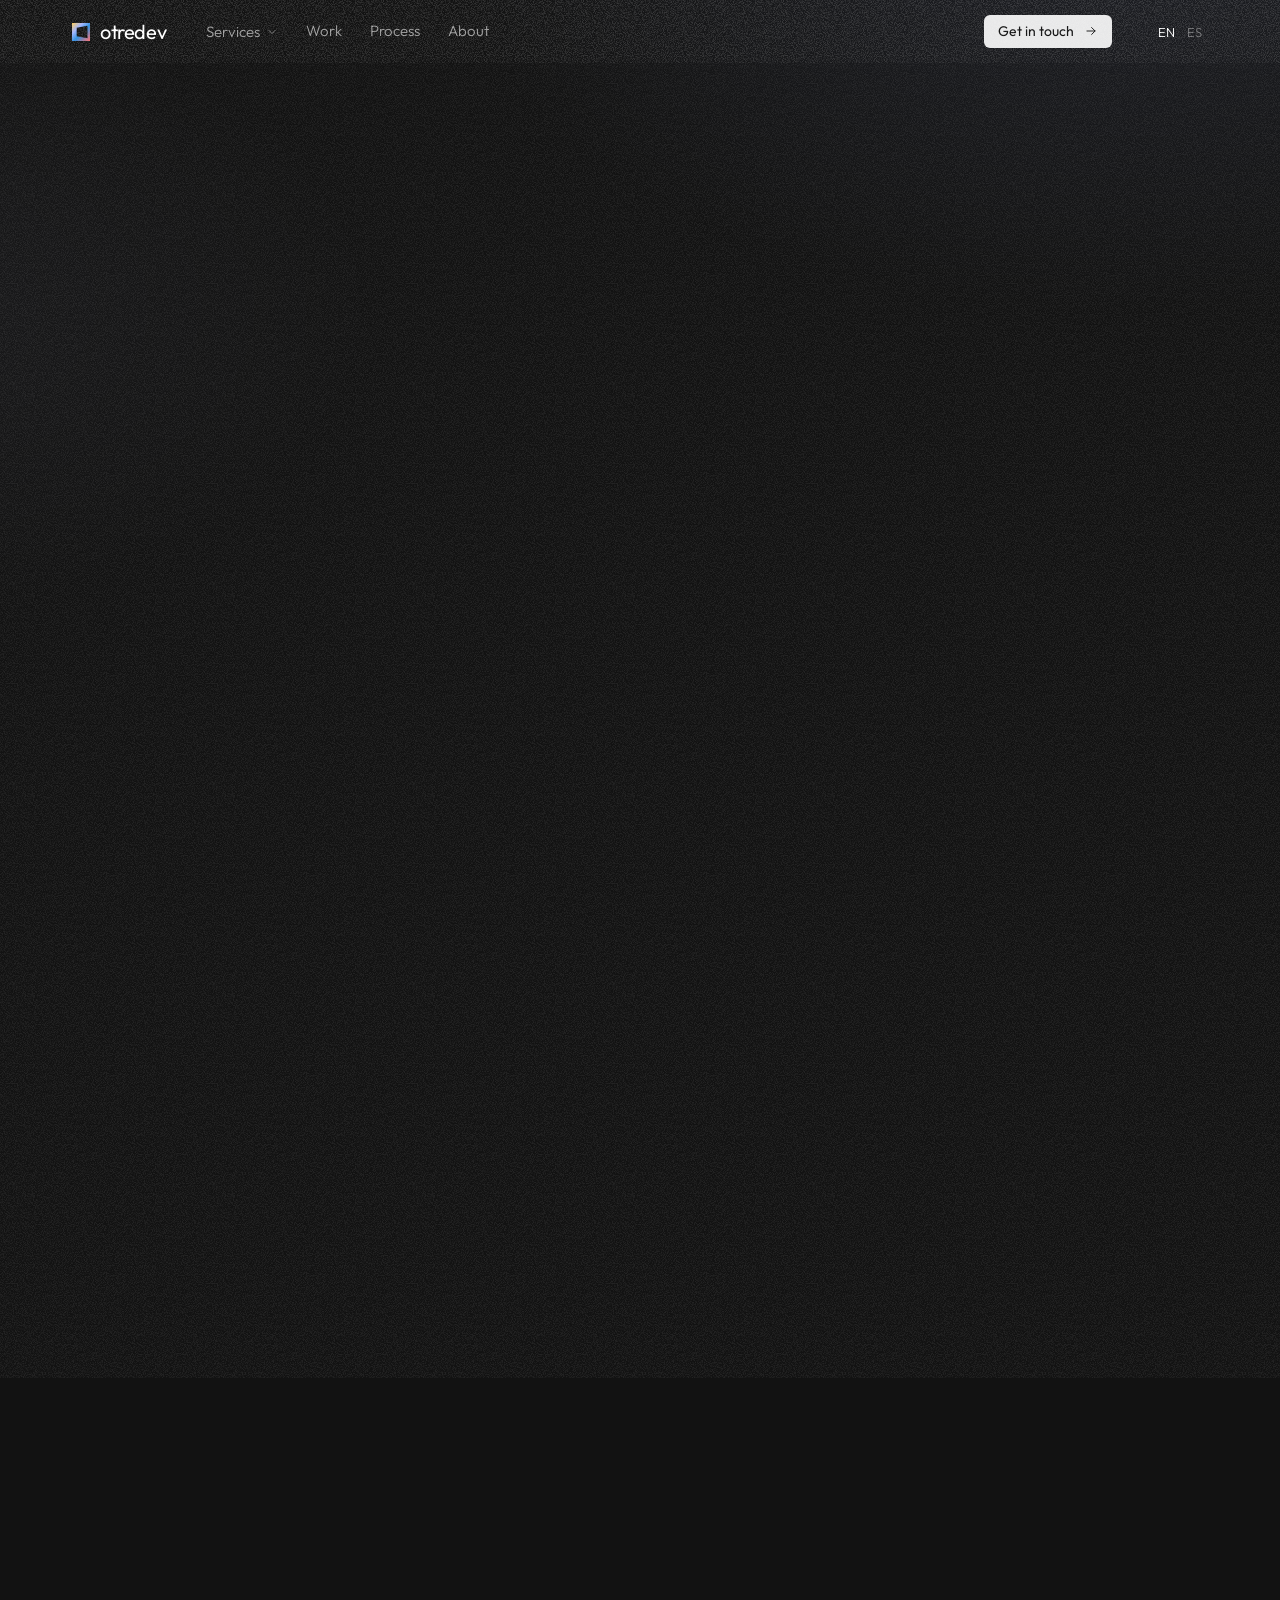
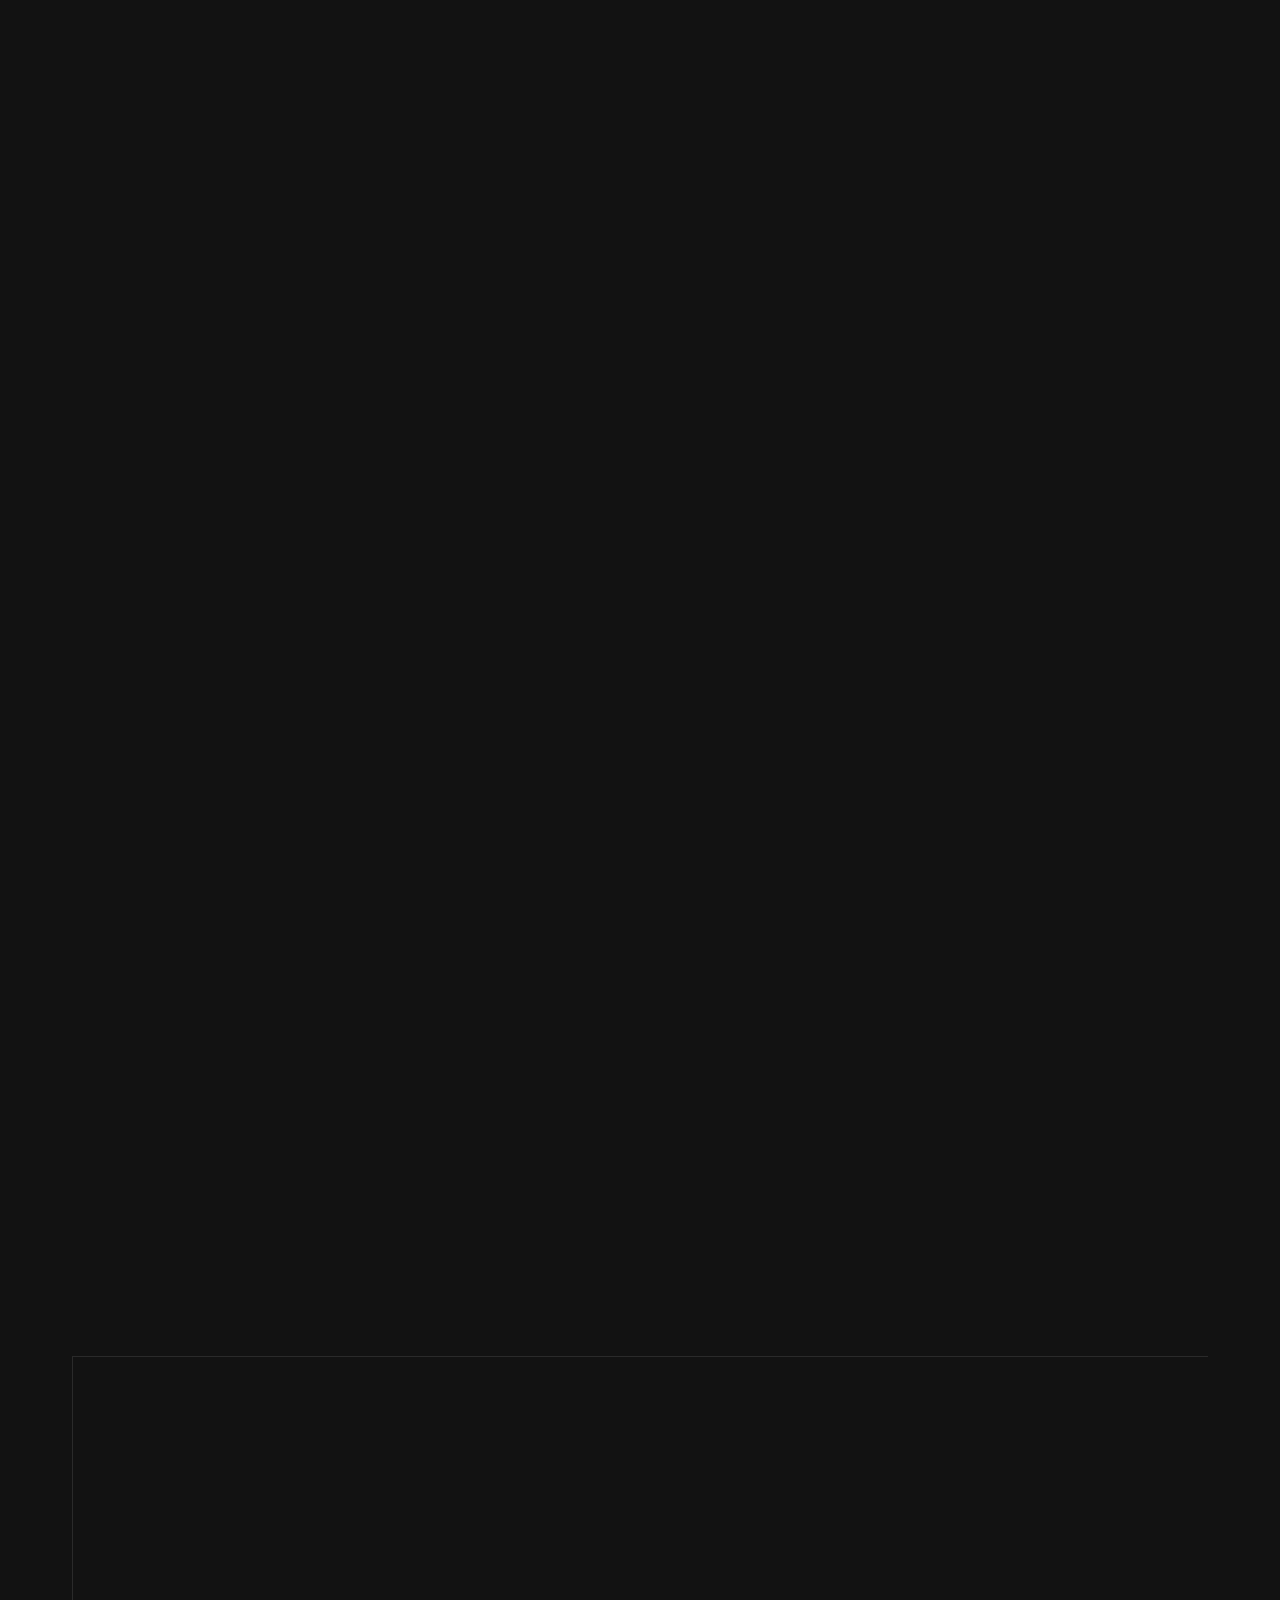
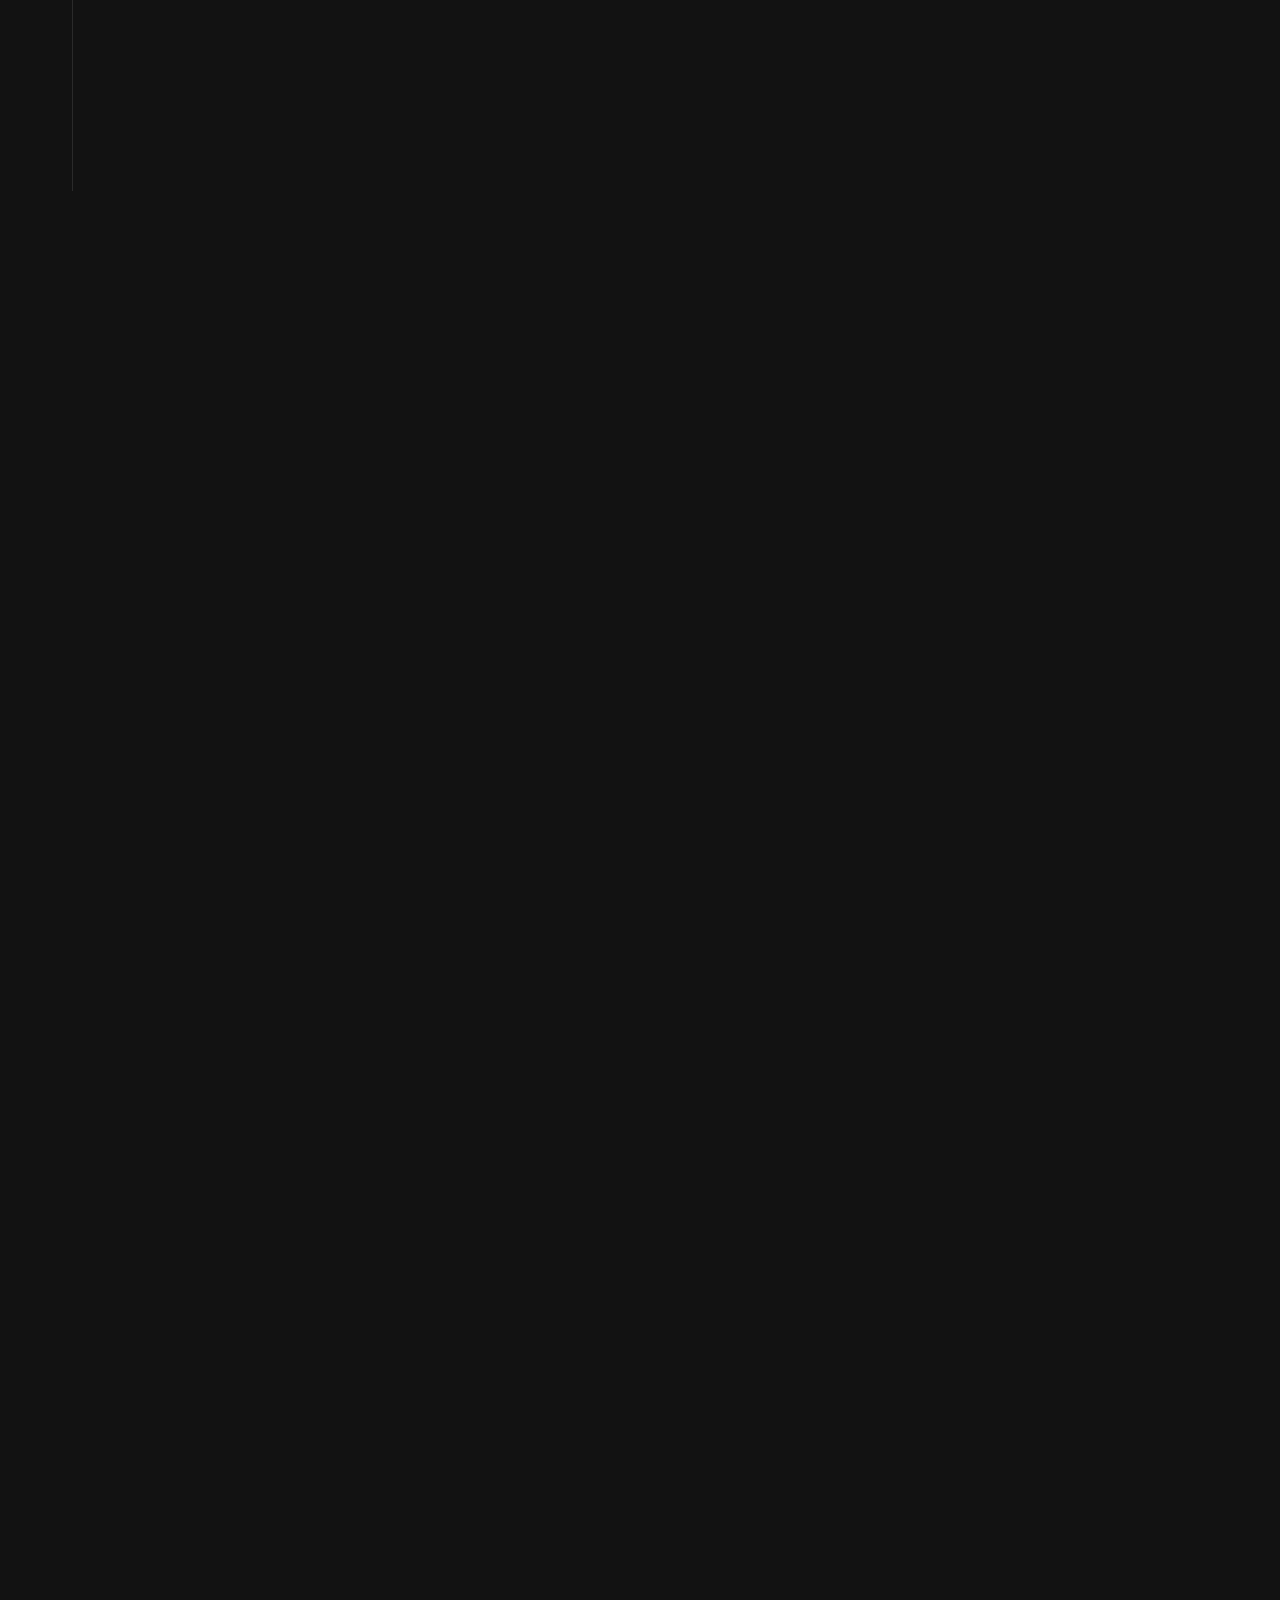
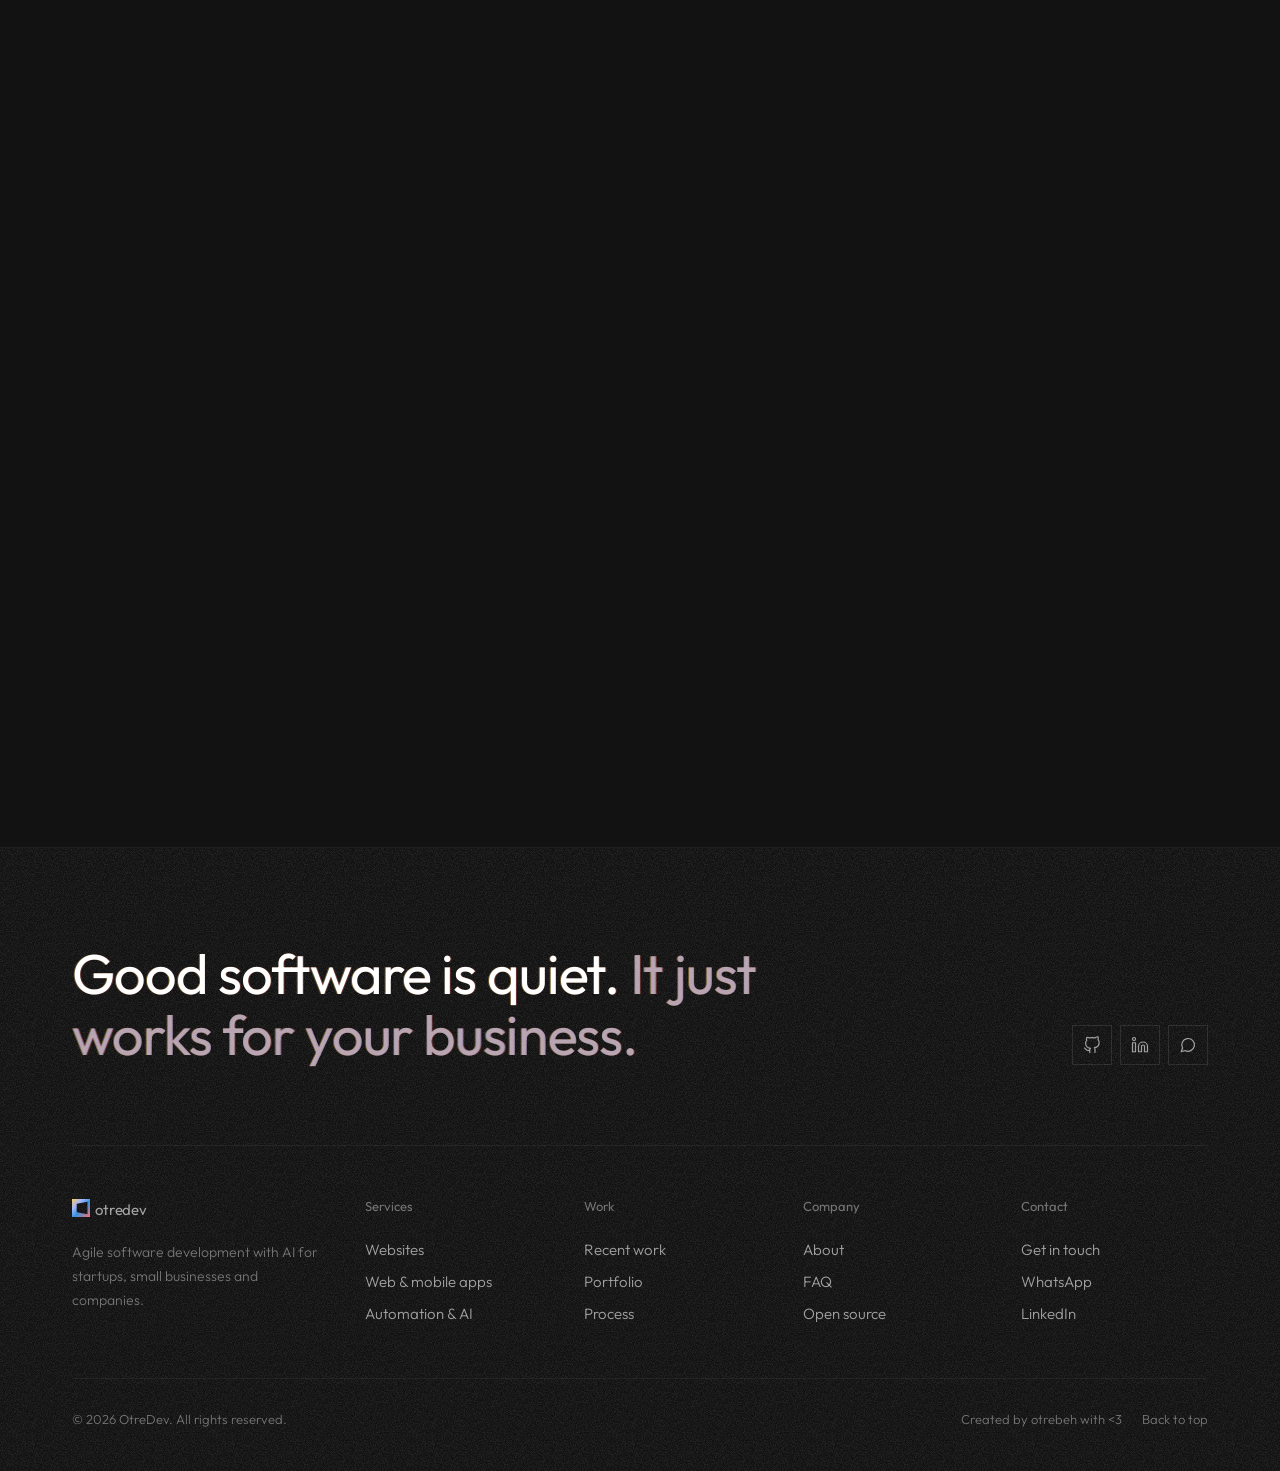
==== commit 69fe73c0: "commit" ====
--- a/index.html
+++ b/index.html
@@ -12,10 +12,10 @@
   <meta property="og:title" content="OtreDev — Agile software development">
   <meta property="og:description" content="Websites, applications and automations powered by AI.">
   <meta property="og:type" content="website">
-  <meta property="og:image" content="https://otredev.pages.dev/og-image.jpg">
+  <meta property="og:image" content="https://otredev.pages.dev/og-image.png">
 
   <meta name="twitter:card" content="summary_large_image">
-  <meta name="twitter:image" content="https://otredev.pages.dev/og-image.jpg">
+  <meta name="twitter:image" content="https://otredev.pages.dev/og-image.png">
 
   <link rel="icon" href="img/brand/favicon.svg" type="image/svg+xml">
   <link rel="icon" href="img/brand/favicon-32.png" sizes="32x32" type="image/png">
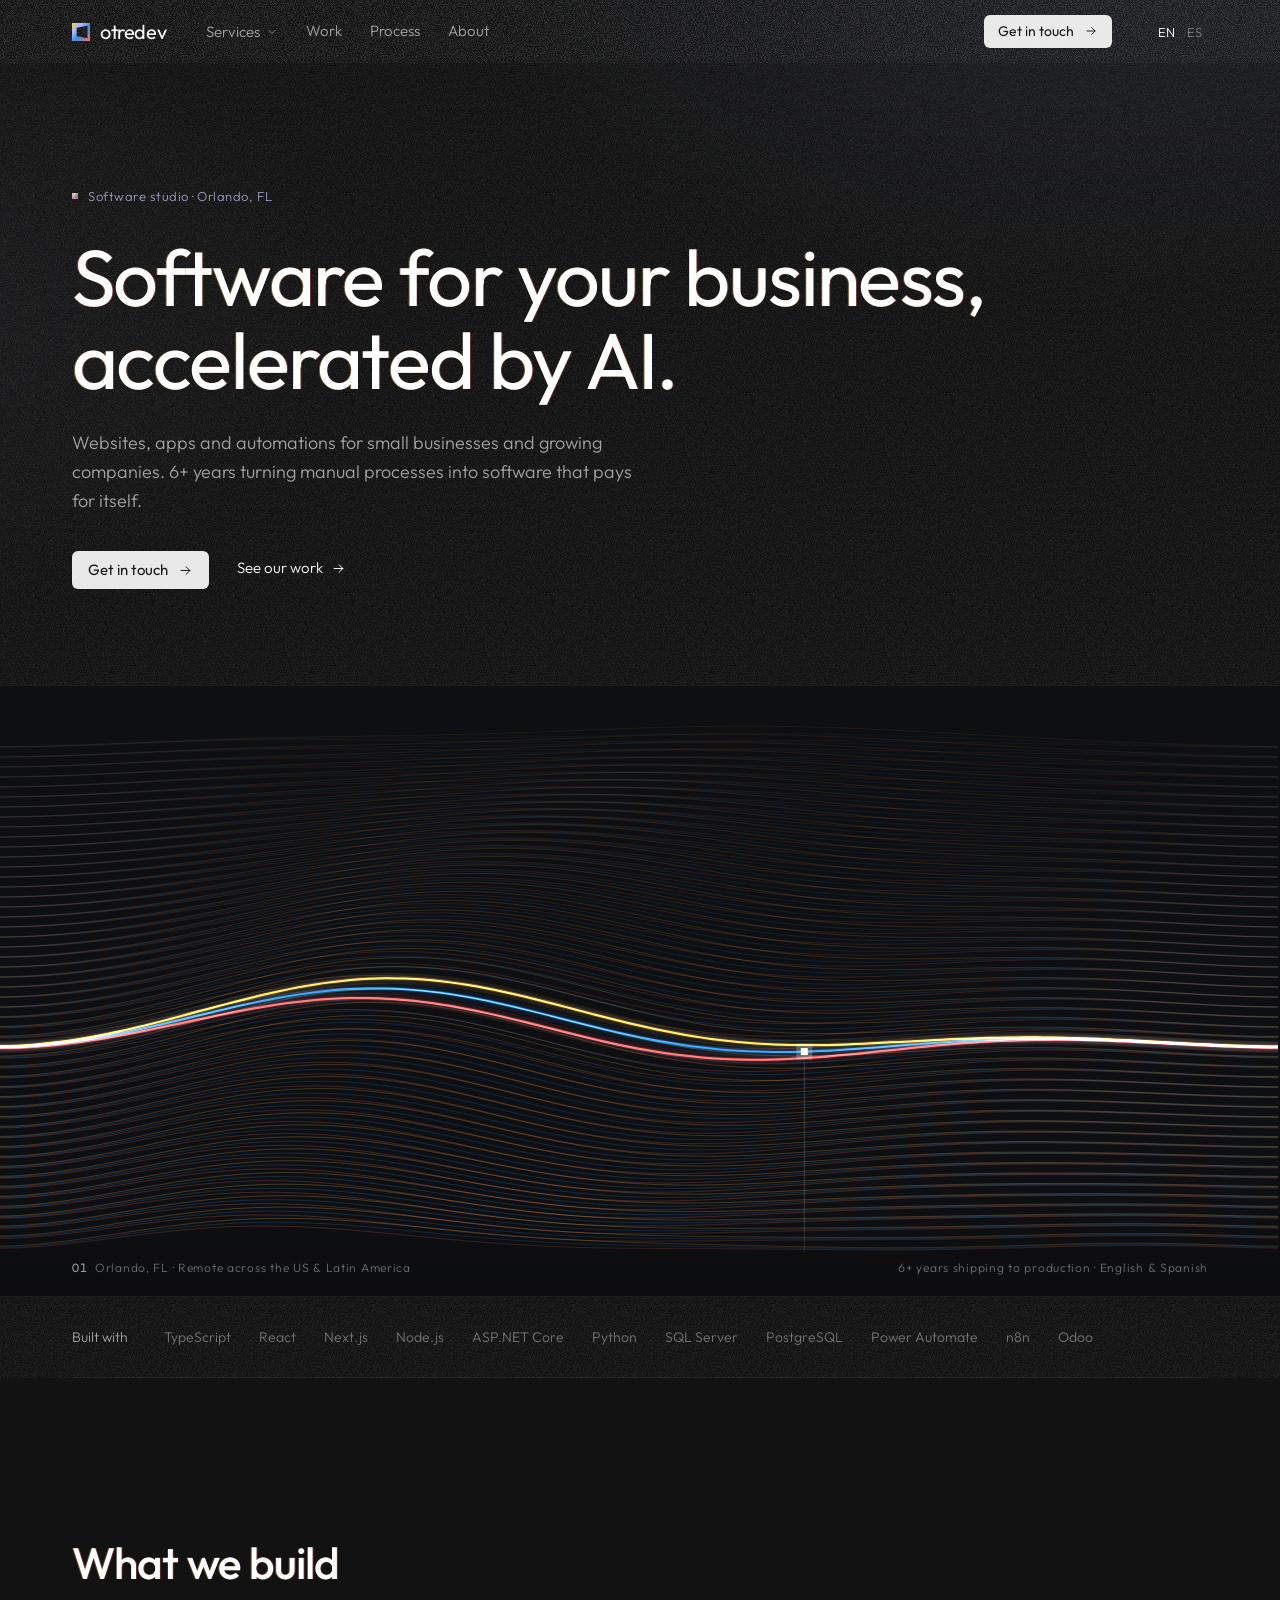
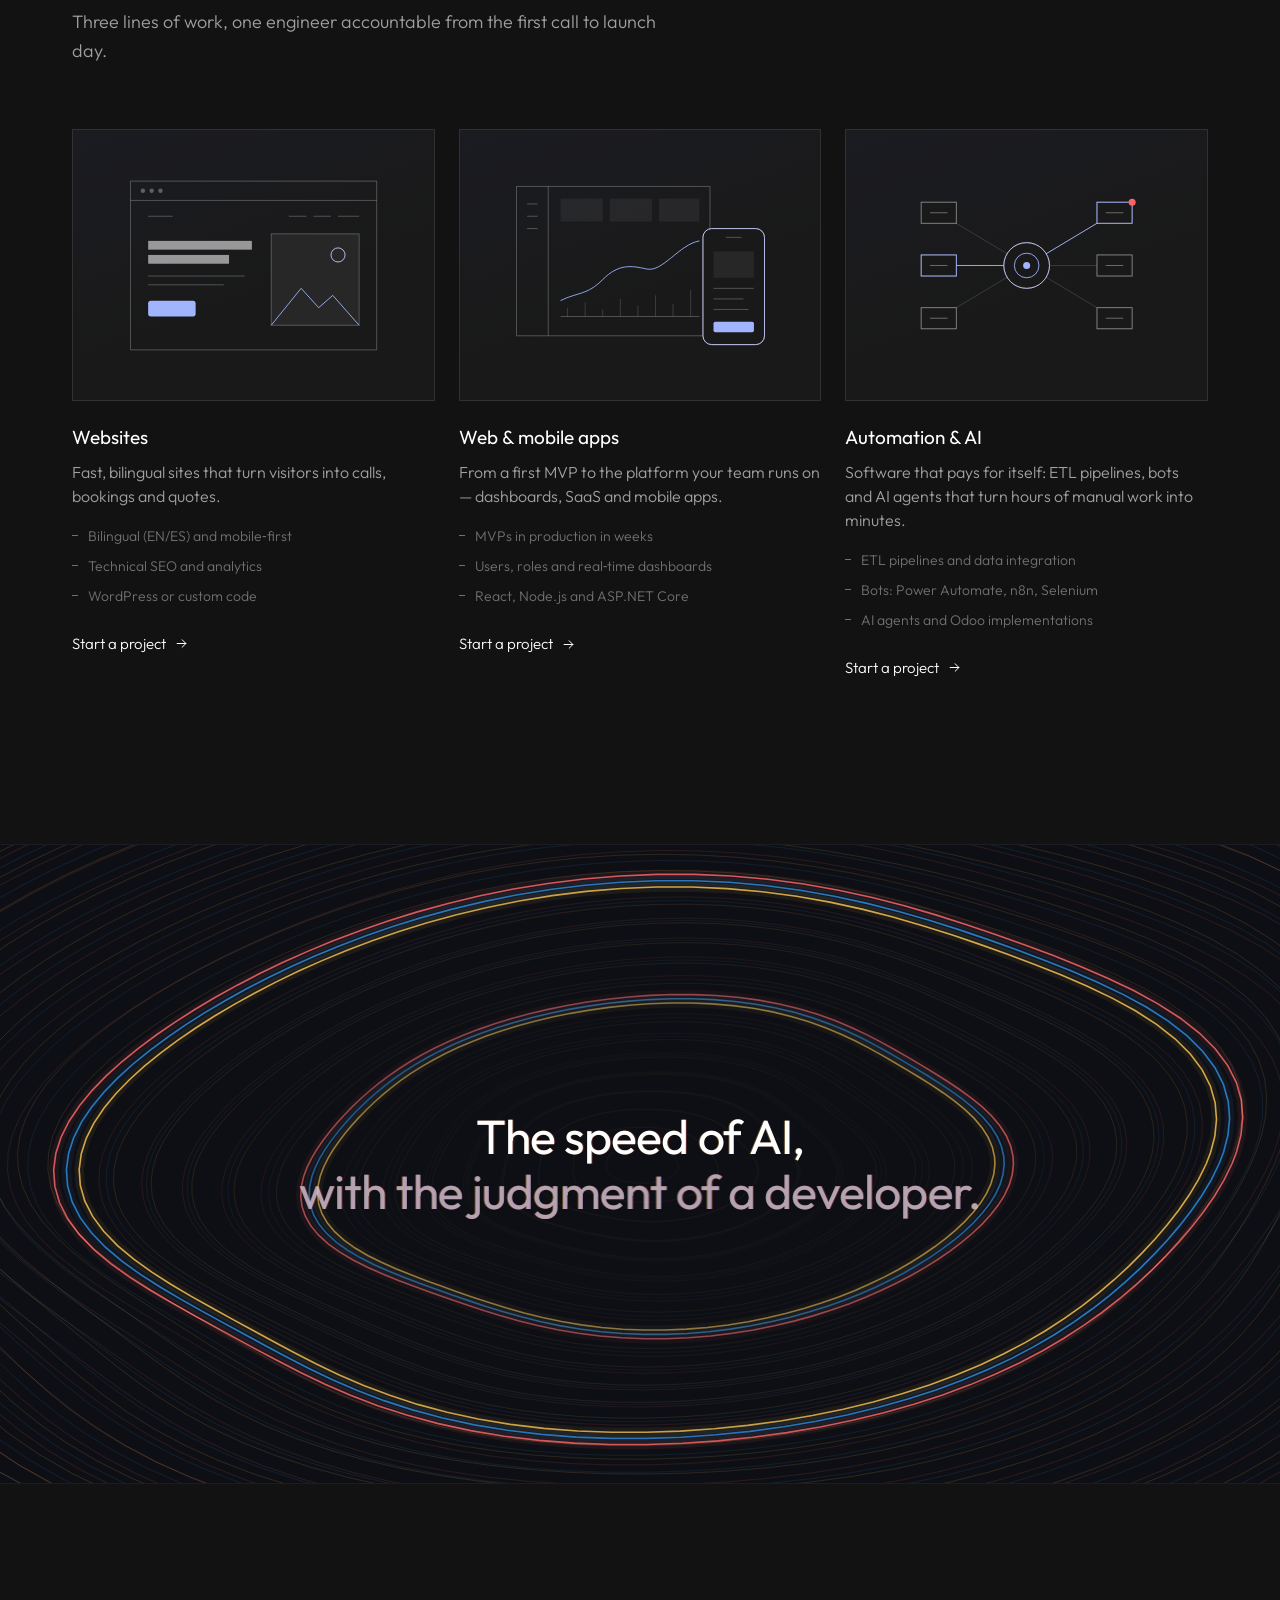
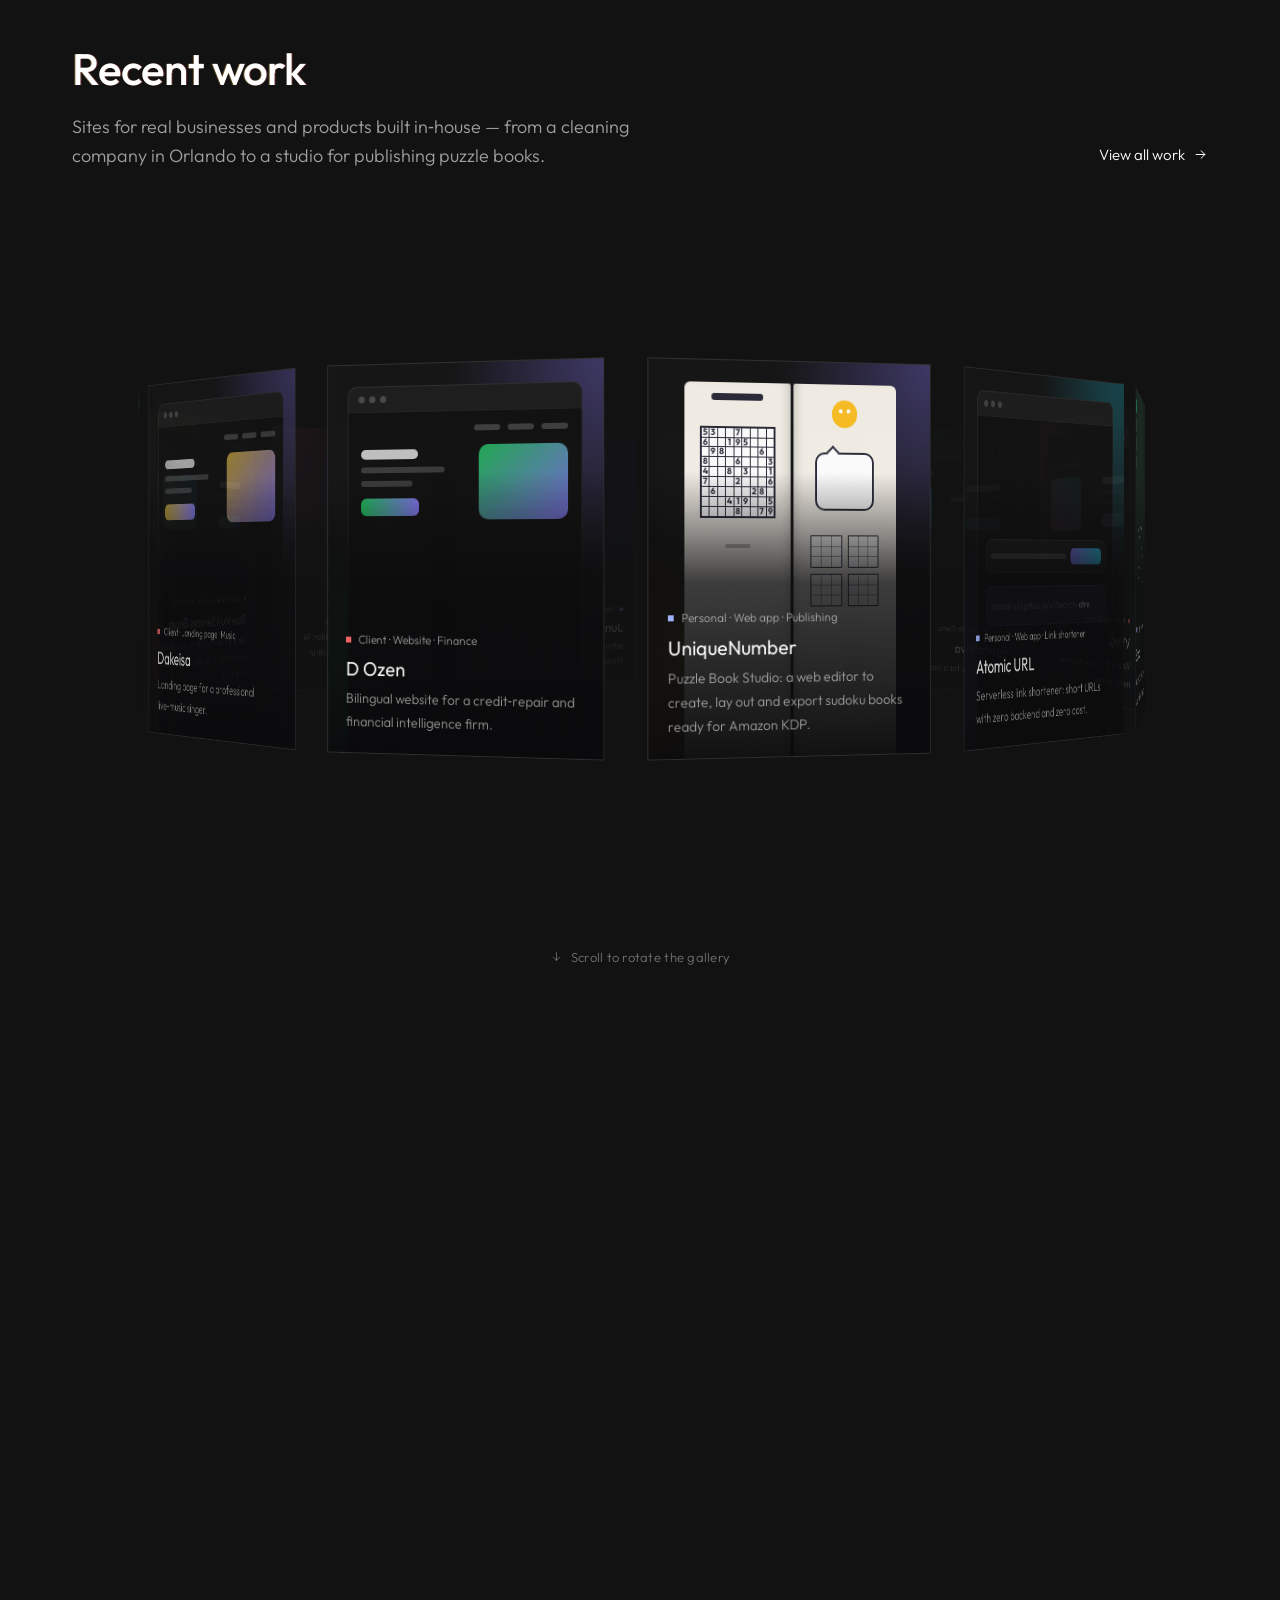
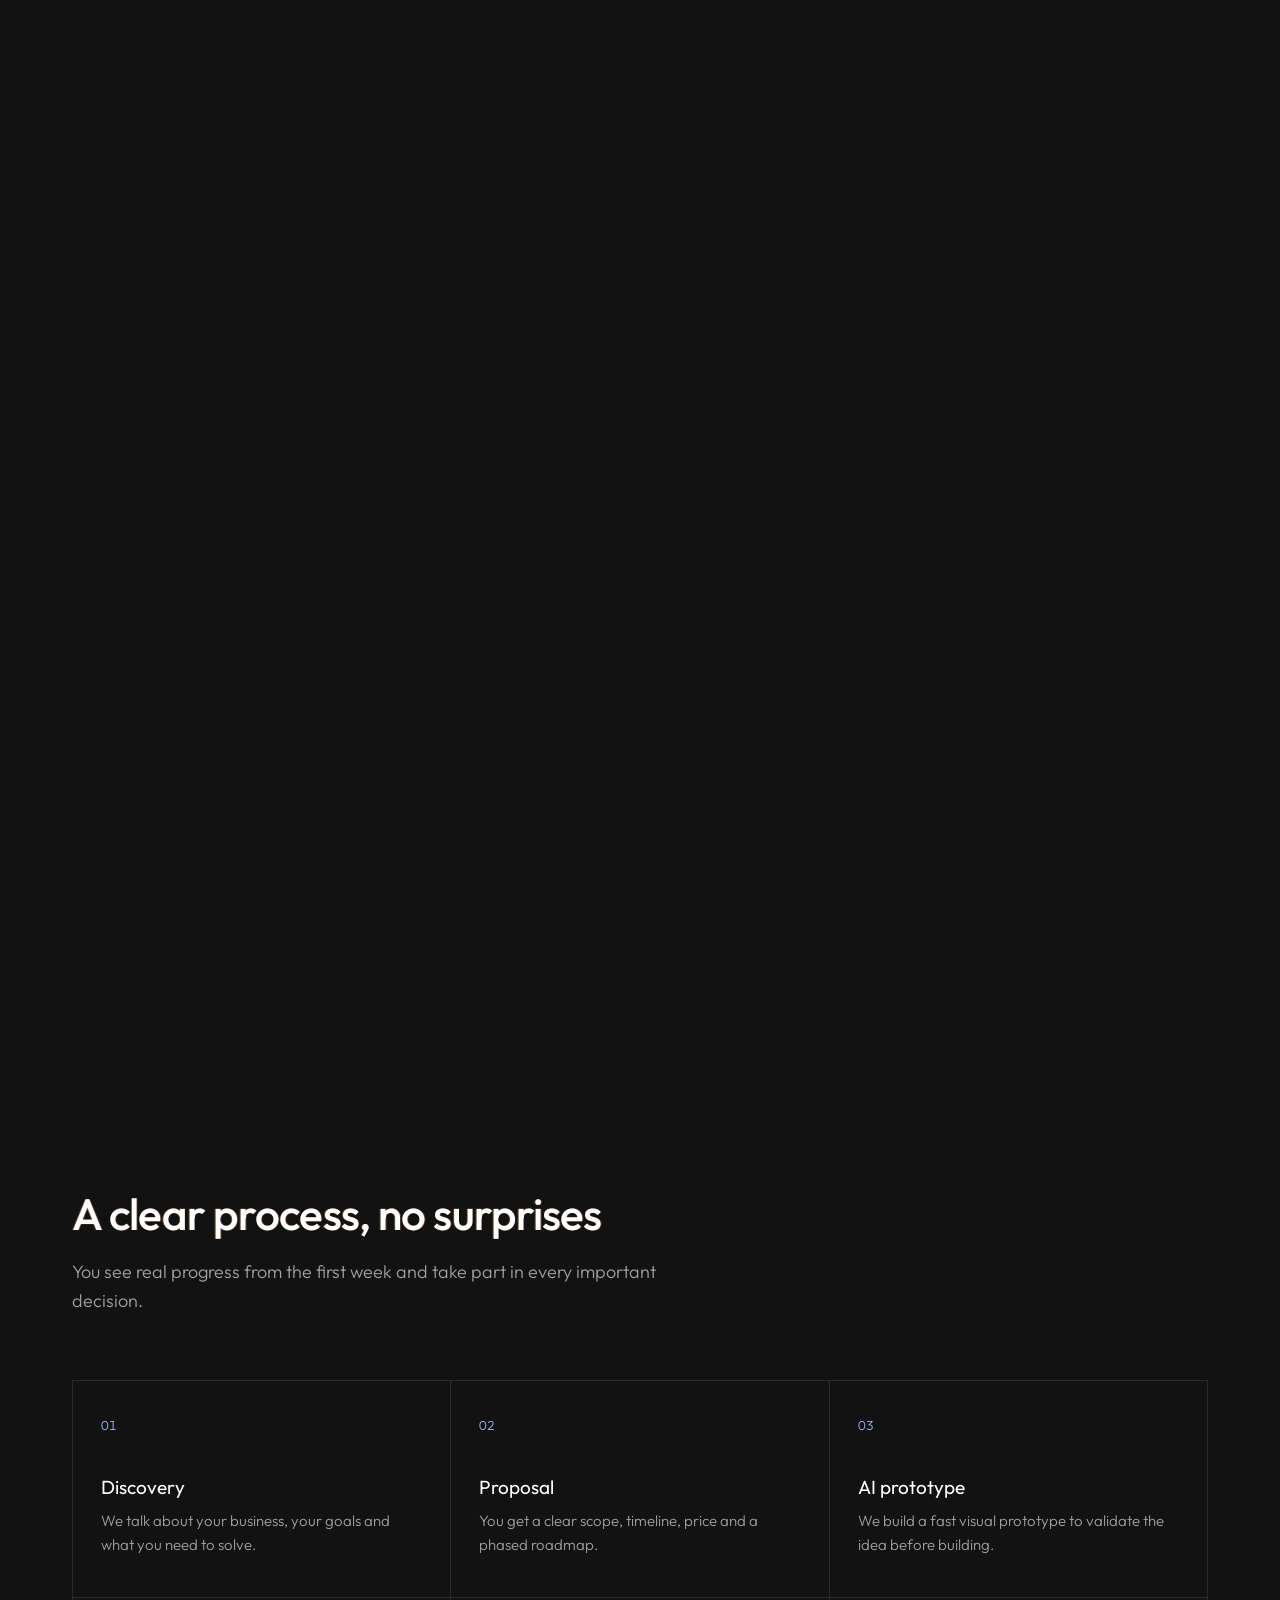
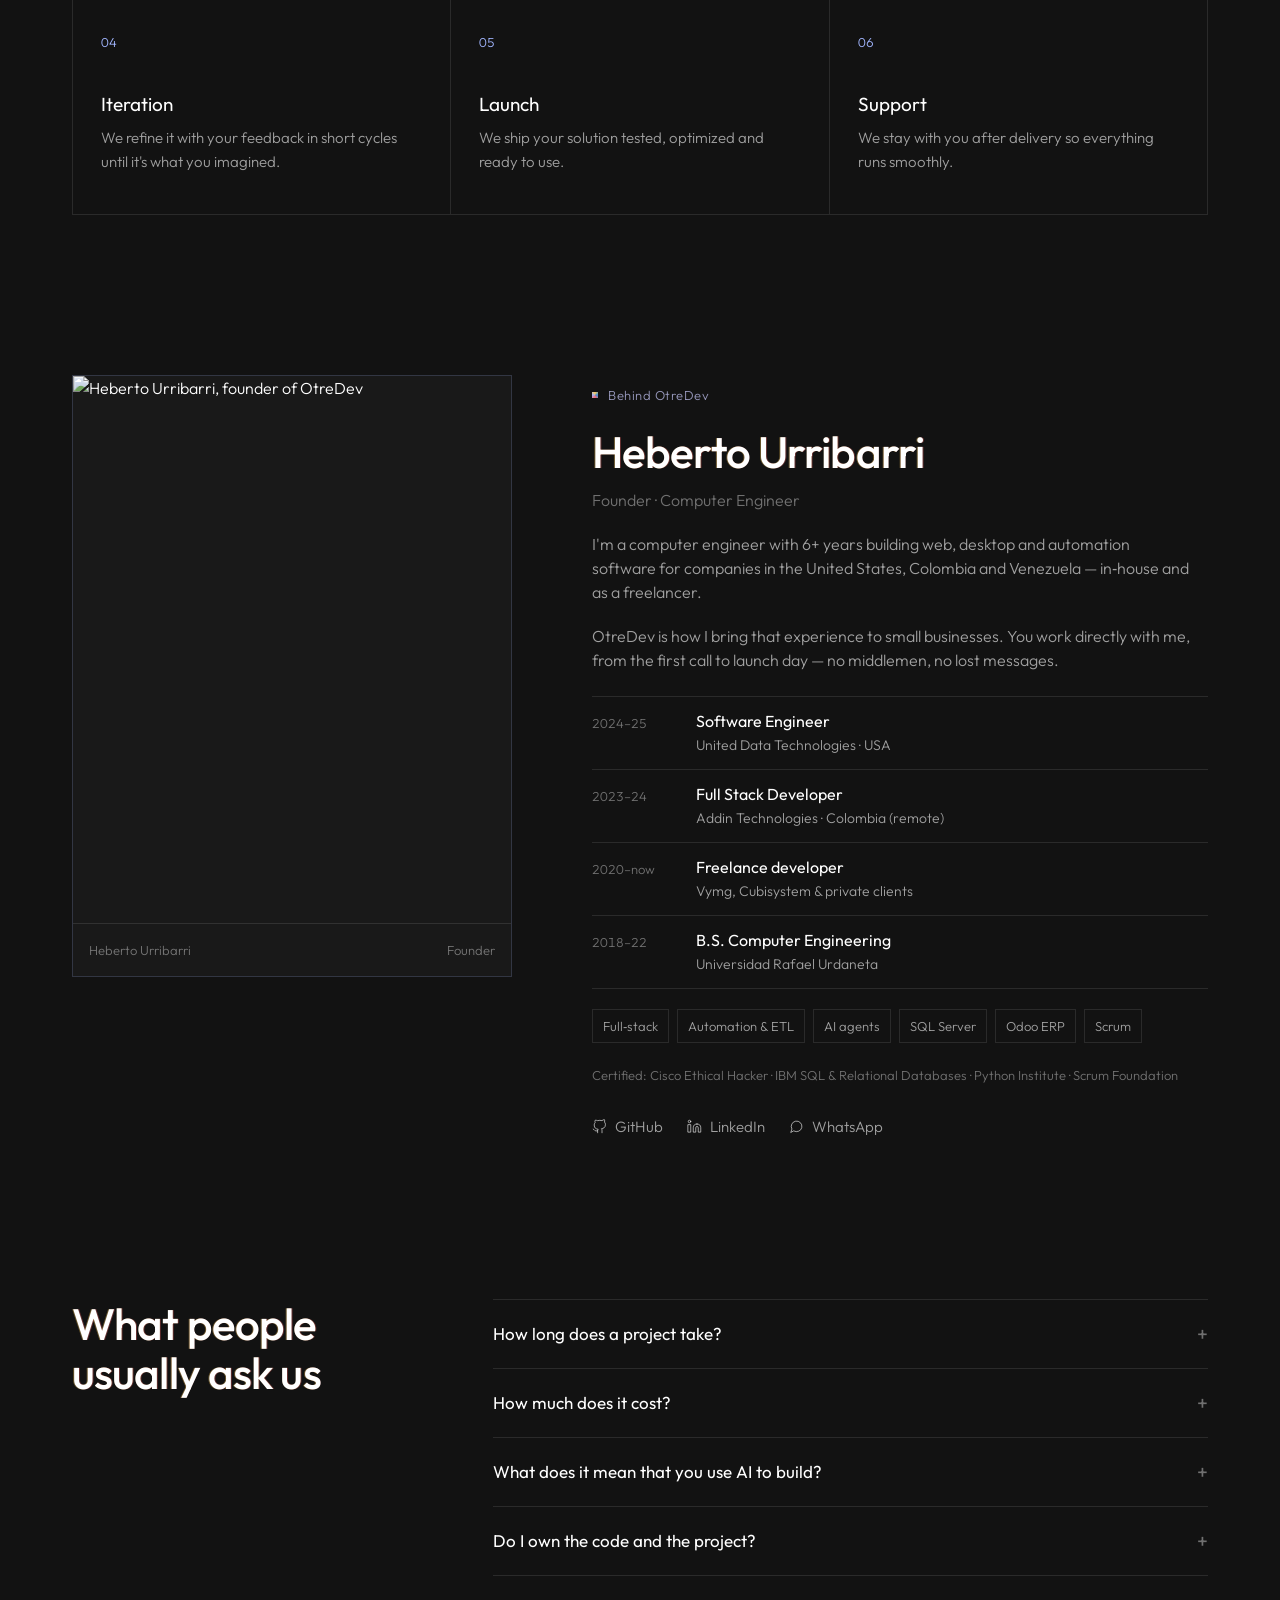
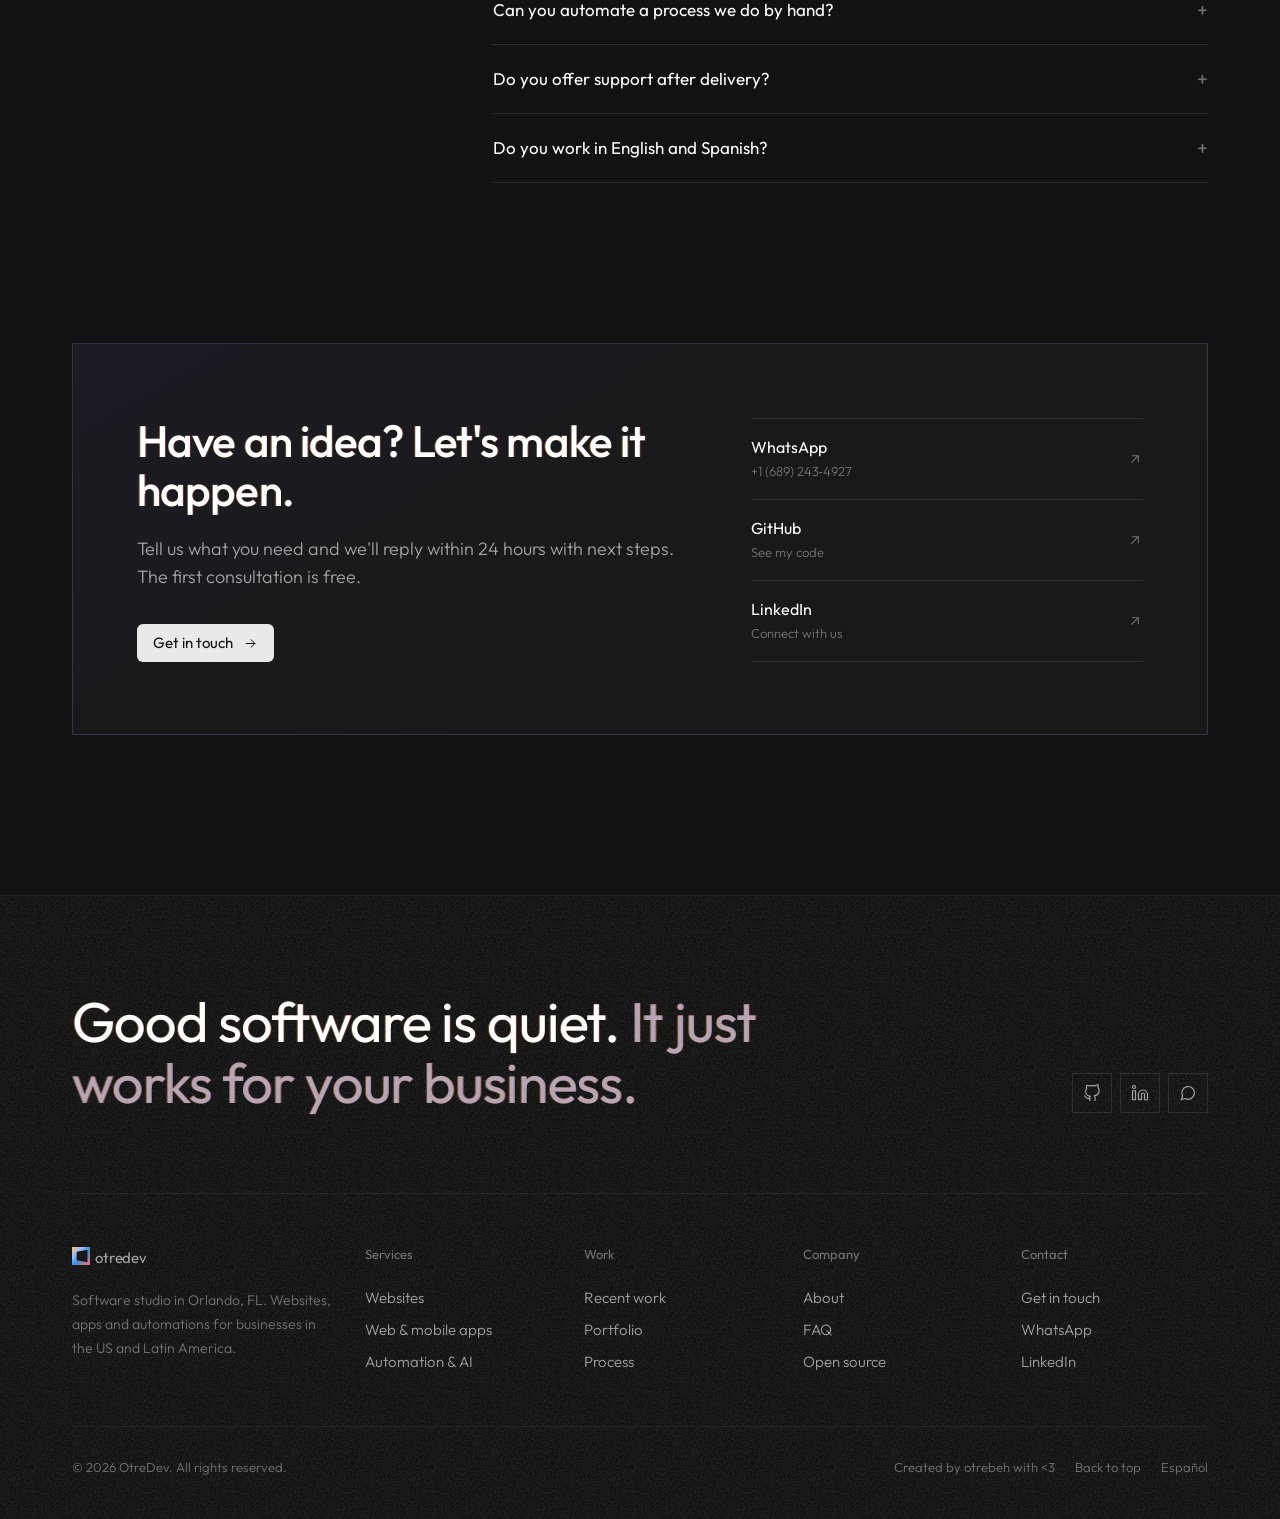
==== commit 32648f6f: "SEO/AEO/GEO: prerendered content, /es/ pages, JSON-LD, sitemap, robots and llms.txt" ====
--- a/index.html
+++ b/index.html
@@ -1,21 +1,34 @@
 <!DOCTYPE html>
-<html lang="en">
+<html lang="en" data-alt-es="es/index.html">
 <head>
   <meta name="google-site-verification" content="ZBKYzZEf5xcJs5yMPQgNGaXLFXezgoSKPo0ZOXfOiEA" />
   <meta charset="UTF-8">
   <meta name="viewport" content="width=device-width, initial-scale=1.0">
-  <title data-i18n="meta.title">OtreDev — Agile software development</title>
-  <meta name="description" data-i18n-content="meta.desc" content="OtreDev designs and builds websites, apps and automations for startups, small businesses and companies. Agile development powered by AI.">
+  <title data-i18n="meta.title">OtreDev | Web Development, Apps &amp; AI Automation in Orlando, FL</title>
+  <meta name="description" data-i18n-content="meta.desc" content="OtreDev is a software studio in Orlando, FL that builds websites, web and mobile apps and AI automations for small businesses in the US and Latin America.">
   <meta name="theme-color" content="#121212">
-  
+  <!--seo-->
+  <link rel="canonical" href="https://otredev.pages.dev/">
+  <link rel="alternate" hreflang="en" href="https://otredev.pages.dev/">
+  <link rel="alternate" hreflang="es" href="https://otredev.pages.dev/es/">
+  <link rel="alternate" hreflang="x-default" href="https://otredev.pages.dev/">
+  <meta name="robots" content="index, follow, max-image-preview:large, max-snippet:-1">
+  <meta name="author" content="Heberto Urribarri">
+  <meta property="og:site_name" content="OtreDev">
+  <meta property="og:type" content="website">
   <meta property="og:url" content="https://otredev.pages.dev/">
-  <meta property="og:title" content="OtreDev — Agile software development">
-  <meta property="og:description" content="Websites, applications and automations powered by AI.">
-  <meta property="og:type" content="website">
+  <meta property="og:title" content="OtreDev | Web Development, Apps &amp; AI Automation in Orlando, FL">
+  <meta property="og:description" content="OtreDev is a software studio in Orlando, FL that builds websites, web and mobile apps and AI automations for small businesses in the US and Latin America.">
   <meta property="og:image" content="https://otredev.pages.dev/og-image.png">
-
-  <meta name="twitter:card" content="summary_large_image">
+  <meta property="og:image:alt" content="OtreDev">
+  <meta property="og:locale" content="en_US">
+  <meta property="og:locale:alternate" content="es_ES">
+  <meta name="twitter:card" content="summary">
+  <meta name="twitter:title" content="OtreDev | Web Development, Apps &amp; AI Automation in Orlando, FL">
+  <meta name="twitter:description" content="OtreDev is a software studio in Orlando, FL that builds websites, web and mobile apps and AI automations for small businesses in the US and Latin America.">
   <meta name="twitter:image" content="https://otredev.pages.dev/og-image.png">
+  <script type="application/ld+json">{"@context":"https://schema.org","@graph":[{"@type":["Organization","ProfessionalService"],"@id":"https://otredev.pages.dev/#organization","name":"OtreDev","url":"https://otredev.pages.dev/","logo":"https://otredev.pages.dev/img/brand/apple-touch-icon.png","image":"https://otredev.pages.dev/og-image.png","description":"OtreDev is a software studio in Orlando, FL that builds websites, web and mobile apps and AI automations for small businesses in the US and Latin America.","slogan":"Software for your business, accelerated by AI.","telephone":"+1-689-243-4927","address":{"@type":"PostalAddress","addressLocality":"Orlando","addressRegion":"FL","addressCountry":"US"},"areaServed":[{"@type":"Country","name":"United States"},{"@type":"Place","name":"Latin America"}],"knowsLanguage":["en","es"],"founder":{"@id":"https://otredev.pages.dev/#founder"},"contactPoint":{"@type":"ContactPoint","contactType":"sales","telephone":"+1-689-243-4927","url":"https://wa.me/16892434927","availableLanguage":["English","Spanish"]},"sameAs":["https://github.com/otredev"],"knowsAbout":["Web development","Web applications","Mobile apps","Business process automation","ETL","AI agents","WordPress","Odoo"],"hasOfferCatalog":{"@type":"OfferCatalog","name":"What we build","itemListElement":[{"@type":"Offer","itemOffered":{"@type":"Service","name":"Websites","description":"Fast, bilingual sites that turn visitors into calls, bookings and quotes.","provider":{"@id":"https://otredev.pages.dev/#organization"},"areaServed":["United States","Latin America"]}},{"@type":"Offer","itemOffered":{"@type":"Service","name":"Web & mobile apps","description":"From a first MVP to the platform your team runs on — dashboards, SaaS and mobile apps.","provider":{"@id":"https://otredev.pages.dev/#organization"},"areaServed":["United States","Latin America"]}},{"@type":"Offer","itemOffered":{"@type":"Service","name":"Automation & AI","description":"Software that pays for itself: ETL pipelines, bots and AI agents that turn hours of manual work into minutes.","provider":{"@id":"https://otredev.pages.dev/#organization"},"areaServed":["United States","Latin America"]}}]}},{"@type":"Person","@id":"https://otredev.pages.dev/#founder","name":"Heberto Urribarri","jobTitle":"Founder · Computer Engineer","description":"I'm a computer engineer with 6+ years building web, desktop and automation software for companies in the United States, Colombia and Venezuela — in‑house and as a freelancer.","image":"https://otredev.pages.dev/img/foto.jpg","worksFor":{"@id":"https://otredev.pages.dev/#organization"},"alumniOf":{"@type":"CollegeOrUniversity","name":"Universidad Rafael Urdaneta"},"address":{"@type":"PostalAddress","addressLocality":"Orlando","addressRegion":"FL","addressCountry":"US"},"knowsLanguage":["en","es"],"knowsAbout":["Full-stack development","Automation","ETL","AI agents","SQL Server","Odoo ERP","Scrum"],"sameAs":["https://www.linkedin.com/in/heberto-urribarri-2223601a8/","https://github.com/0trebeh"]},{"@type":"WebSite","@id":"https://otredev.pages.dev/#website","url":"https://otredev.pages.dev/","name":"OtreDev","inLanguage":["en","es"],"publisher":{"@id":"https://otredev.pages.dev/#organization"}},{"@type":"WebPage","@id":"https://otredev.pages.dev/#webpage","url":"https://otredev.pages.dev/","name":"OtreDev | Web Development, Apps & AI Automation in Orlando, FL","description":"OtreDev is a software studio in Orlando, FL that builds websites, web and mobile apps and AI automations for small businesses in the US and Latin America.","inLanguage":"en","isPartOf":{"@id":"https://otredev.pages.dev/#website"},"about":{"@id":"https://otredev.pages.dev/#organization"},"primaryImageOfPage":"https://otredev.pages.dev/og-image.png"},{"@type":"FAQPage","@id":"https://otredev.pages.dev/#faq","inLanguage":"en","mainEntity":[{"@type":"Question","name":"How long does a project take?","acceptedAnswer":{"@type":"Answer","text":"It depends on the scope. A landing page takes a few days; a custom app or automation usually takes 3 to 8 weeks. As a reference, I've taken a B2B platform from zero to production in one month. Your proposal includes a concrete, phased timeline."}},{"@type":"Question","name":"How much does it cost?","acceptedAnswer":{"@type":"Answer","text":"Every project is quoted based on what you need. After our first conversation you get a fixed‑price proposal with no hidden costs. We can start with a first version and grow in phases."}},{"@type":"Question","name":"What does it mean that you use AI to build?","acceptedAnswer":{"@type":"Answer","text":"We use AI tools to prototype, generate repetitive code and test faster. All code is reviewed and validated by a developer, so you gain speed without losing quality."}},{"@type":"Question","name":"Do I own the code and the project?","acceptedAnswer":{"@type":"Answer","text":"Yes. At the end you receive the source code, the accounts and the documentation you need. Your project is 100% yours."}},{"@type":"Question","name":"Can you automate a process we do by hand?","acceptedAnswer":{"@type":"Answer","text":"That's my specialty. If your team copies data between systems, builds reports in spreadsheets or repeats the same steps every day, there's probably an ETL pipeline, a bot or an AI agent that can do it. I've cut that kind of work by up to 85%."}},{"@type":"Question","name":"Do you offer support after delivery?","acceptedAnswer":{"@type":"Answer","text":"Yes. Every project includes an initial support period and, if you need it, a maintenance plan with continuous improvements."}},{"@type":"Question","name":"Do you work in English and Spanish?","acceptedAnswer":{"@type":"Answer","text":"Yes. I'm based in Orlando, FL and work remotely with clients across the US and Latin America, in English or Spanish."}}]}]}</script>
+  <!--/seo-->
 
   <link rel="icon" href="img/brand/favicon.svg" type="image/svg+xml">
   <link rel="icon" href="img/brand/favicon-32.png" sizes="32x32" type="image/png">
@@ -43,15 +56,15 @@
           <div class="dropdown__panel" id="servicesPanel">
             <a href="#servicios" class="dropdown__item">
               <strong><i></i><span data-i18n="prod.1.t">Websites</span></strong>
-              <span data-i18n="prod.1.short">Fast sites and landing pages that turn visitors into customers.</span>
+              <span data-i18n="prod.1.short">Fast, bilingual sites that turn visitors into calls, bookings and quotes.</span>
             </a>
             <a href="#servicios" class="dropdown__item">
               <strong><i></i><span data-i18n="prod.2.t">Web &amp; mobile apps</span></strong>
-              <span data-i18n="prod.2.short">Dashboards, SaaS and apps for iOS and Android.</span>
+              <span data-i18n="prod.2.short">MVPs, dashboards, SaaS and mobile apps.</span>
             </a>
             <a href="#servicios" class="dropdown__item">
               <strong><i></i><span data-i18n="prod.3.t">Automation &amp; AI</span></strong>
-              <span data-i18n="prod.3.short">Assistants and workflows that remove repetitive work.</span>
+              <span data-i18n="prod.3.short">ETL, bots and AI agents that turn hours of work into minutes.</span>
             </a>
           </div>
         </div>
@@ -81,9 +94,9 @@
     <section class="hero" id="inicio">
       <div class="container">
         <div class="hero__copy">
-          <span class="label reveal" data-i18n="hero.eyebrow">Software studio · powered by AI</span>
+          <span class="label reveal" data-i18n="hero.eyebrow">Software studio · Orlando, FL</span>
           <h1 class="h1 reveal" data-i18n="hero.title">Software for your business, accelerated by AI.</h1>
-          <p class="lead reveal" data-i18n="hero.lead">We design and build websites, apps and automations for startups, small businesses and companies — using AI to move faster, never to cut corners.</p>
+          <p class="lead reveal" data-i18n="hero.lead">Websites, apps and automations for small businesses and growing companies. 6+ years turning manual processes into software that pays for itself.</p>
           <div class="hero__actions reveal">
             <button type="button" class="btn btn--primary" data-ask>
               <span data-i18n="nav.cta">Get in touch</span>
@@ -99,8 +112,8 @@
         <div class="hero__visual reveal" aria-hidden="true">
           <canvas data-field="hero"></canvas>
           <div class="hero__meta">
-            <span><b>01</b> &nbsp;<span data-i18n="hero.m1">Discovery → Prototype → Launch</span></span>
-            <span data-i18n="hero.m2">Visual prototype in days · Clear pricing · Support after launch</span>
+            <span><b>01</b> &nbsp;<span data-i18n="hero.m1">Orlando, FL · Remote across the US &amp; Latin America</span></span>
+            <span data-i18n="hero.m2">6+ years shipping to production · English &amp; Spanish</span>
           </div>
         </div>
 
@@ -116,7 +129,7 @@
       <div class="container">
         <header class="section__head reveal">
           <h2 class="h2" data-i18n="svc.title">What we build</h2>
-          <p class="lead" data-i18n="svc.lead">Three lines of work, one team — from your first website to the platform that runs your operation.</p>
+          <p class="lead" data-i18n="svc.lead">Three lines of work, one engineer accountable from the first call to launch day.</p>
         </header>
 
         <div class="products">
@@ -139,11 +152,11 @@
             </div>
             <div class="product__body">
               <h3 data-i18n="prod.1.t">Websites</h3>
-              <p data-i18n="prod.1.p">A professional presence that turns visitors into customers.</p>
+              <p data-i18n="prod.1.p">Fast, bilingual sites that turn visitors into calls, bookings and quotes.</p>
               <ul class="product__list">
-                <li data-i18n="svc.1.l1">Fast, responsive design</li>
+                <li data-i18n="svc.1.l1">Bilingual (EN/ES) and mobile‑first</li>
                 <li data-i18n="svc.1.l2">Technical SEO and analytics</li>
-                <li data-i18n="svc.1.l3">Forms and WhatsApp built in</li>
+                <li data-i18n="svc.1.l3">WordPress or custom code</li>
               </ul>
               <button type="button" class="link-arrow" data-ask="web"><span data-i18n="prod.cta">Start a project</span><svg class="icon" viewBox="0 0 24 24" aria-hidden="true"><path d="M5 12h14M13 6l6 6-6 6"/></svg></button>
             </div>
@@ -169,11 +182,11 @@
             </div>
             <div class="product__body">
               <h3 data-i18n="prod.2.t">Web &amp; mobile apps</h3>
-              <p data-i18n="prod.2.p">Internal tools, SaaS, dashboards and iOS/Android apps from a single codebase.</p>
+              <p data-i18n="prod.2.p">From a first MVP to the platform your team runs on — dashboards, SaaS and mobile apps.</p>
               <ul class="product__list">
-                <li data-i18n="svc.2.l1">Users, roles and permissions</li>
-                <li data-i18n="svc.2.l2">Real‑time reports and metrics</li>
-                <li data-i18n="svc.3.l1">Payments and push notifications</li>
+                <li data-i18n="svc.2.l1">MVPs in production in weeks</li>
+                <li data-i18n="svc.2.l2">Users, roles and real‑time dashboards</li>
+                <li data-i18n="svc.3.l1">React, Node.js and ASP.NET Core</li>
               </ul>
               <button type="button" class="link-arrow" data-ask="app"><span data-i18n="prod.cta">Start a project</span><svg class="icon" viewBox="0 0 24 24" aria-hidden="true"><path d="M5 12h14M13 6l6 6-6 6"/></svg></button>
             </div>
@@ -200,11 +213,11 @@
             </div>
             <div class="product__body">
               <h3 data-i18n="prod.3.t">Automation &amp; AI</h3>
-              <p data-i18n="prod.3.p">Save hours of repetitive work with AI applied to your processes.</p>
+              <p data-i18n="prod.3.p">Software that pays for itself: ETL pipelines, bots and AI agents that turn hours of manual work into minutes.</p>
               <ul class="product__list">
-                <li data-i18n="svc.4.l1">Assistants and chatbots</li>
-                <li data-i18n="svc.4.l2">Workflows and app integrations</li>
-                <li data-i18n="svc.4.l3">Consulting to adopt AI</li>
+                <li data-i18n="svc.4.l1">ETL pipelines and data integration</li>
+                <li data-i18n="svc.4.l2">Bots: Power Automate, n8n, Selenium</li>
+                <li data-i18n="svc.4.l3">AI agents and Odoo implementations</li>
               </ul>
               <button type="button" class="link-arrow" data-ask="ai"><span data-i18n="prod.cta">Start a project</span><svg class="icon" viewBox="0 0 24 24" aria-hidden="true"><path d="M5 12h14M13 6l6 6-6 6"/></svg></button>
             </div>
@@ -225,7 +238,7 @@
         <header class="section__head section__head--row reveal">
           <div>
             <h2 class="h2" data-i18n="proj.title">Recent work</h2>
-            <p class="lead" data-i18n="proj.lead">Products we've shipped for clients and built in‑house — each one a small study in doing more with less.</p>
+            <p class="lead" data-i18n="proj.lead">Sites for real businesses and products built in‑house — from a cleaning company in Orlando to a studio for publishing puzzle books.</p>
           </div>
           <a href="portfolio.html" class="link-arrow"><span data-i18n="proj.all">View all work</span>
             <svg class="icon" viewBox="0 0 24 24" aria-hidden="true"><path d="M5 12h14M13 6l6 6-6 6"/></svg>
@@ -238,7 +251,127 @@
       <div class="cg" id="workGallery">
         <div class="cg__sticky">
           <div class="cg__stage">
-            <div class="cg__ring" id="featuredProjects"></div>
+            <div class="cg__ring" id="featuredProjects"><!--projects-->
+    <div class="cg__card">
+      <button type="button" data-project="otrelink" aria-label="Otrelink">
+        <div class="cg__media"><div class="mock" style="--c1:#9333ea;--c2:#ec4899" aria-hidden="true"><div class="mock__links"><div class="m-phone"><i class="m-avatar"></i><b></b><span></span><span></span><span></span><span></span></div></div></div><img src="img/projects/otrelink.jpg" alt="Otrelink · SaaS · Full‑stack" loading="lazy" referrerpolicy="no-referrer" onerror="this.remove()"></div>
+        <div class="cg__info">
+          <span class="cg__kind cg__kind--personal">Personal · SaaS · Full‑stack</span>
+          <h3>Otrelink</h3>
+          <p>Modular, self‑hosted Linktree alternative: a live‑preview editor, 14 block types, 12 themes and built‑in analytics.</p>
+        </div>
+      </button>
+    </div>
+    <div class="cg__card">
+      <button type="button" data-project="rose" aria-label="Rose Multi Services Group">
+        <div class="cg__media"><div class="mock" style="--c1:#1e73be;--c2:#7cc242" aria-hidden="true"><div class="mock__bar"><i></i><i></i><i></i></div><div class="mock__site"><div class="m-nav"><i></i><i></i><i></i></div><div class="m-hero"><div><b></b><em></em><em class="short"></em><span class="m-btn"></span></div><i class="m-img"></i></div></div></div><img src="img/projects/rose.jpg" alt="Rose Multi Services Group · WordPress · Cleaning services" loading="lazy" referrerpolicy="no-referrer" onerror="this.remove()"></div>
+        <div class="cg__info">
+          <span class="cg__kind cg__kind--client">Client · WordPress · Cleaning services</span>
+          <h3>Rose Multi Services Group</h3>
+          <p>Bilingual WordPress site for a residential and commercial cleaning company in Orlando, FL.</p>
+        </div>
+      </button>
+    </div>
+    <div class="cg__card">
+      <button type="button" data-project="forex-chart" aria-label="Forex Chart">
+        <div class="cg__media"><div class="mock" style="--c1:#34d399;--c2:#22d3ee" aria-hidden="true"><div class="mock__bar"><i></i><i></i><i></i></div><div class="mock__chart"><div class="m-candles"><i class="up" style="--lo:30%;--hi:55%"></i><i class="dn" style="--lo:40%;--hi:60%"></i><i class="up" style="--lo:35%;--hi:50%"></i><i class="up" style="--lo:45%;--hi:70%"></i><i class="dn" style="--lo:55%;--hi:72%"></i><i class="up" style="--lo:50%;--hi:65%"></i><i class="up" style="--lo:60%;--hi:80%"></i><i class="dn" style="--lo:58%;--hi:70%"></i><i class="up" style="--lo:62%;--hi:78%"></i><i class="up" style="--lo:70%;--hi:88%"></i><i class="dn" style="--lo:66%;--hi:80%"></i><i class="up" style="--lo:74%;--hi:92%"></i></div><div class="m-ma"></div><div class="m-axis"><i></i><i></i><i></i><i></i></div></div></div></div>
+        <div class="cg__info">
+          <span class="cg__kind cg__kind--personal">Personal · Web app · Trading</span>
+          <h3>Forex Chart</h3>
+          <p>Real‑time forex charting platform with indicators and automatic pattern detection.</p>
+        </div>
+      </button>
+    </div>
+    <div class="cg__card">
+      <button type="button" data-project="dakeisa" aria-label="Dakeisa">
+        <div class="cg__media"><div class="mock" style="--c1:#d4af37;--c2:#8b7bff" aria-hidden="true"><div class="mock__bar"><i></i><i></i><i></i></div><div class="mock__site"><div class="m-nav"><i></i><i></i><i></i></div><div class="m-hero"><div><b></b><em></em><em class="short"></em><span class="m-btn"></span></div><i class="m-img"></i></div></div></div><img src="img/projects/dakeisa.jpg" alt="Dakeisa · Landing page · Music" loading="lazy" referrerpolicy="no-referrer" onerror="this.remove()"></div>
+        <div class="cg__info">
+          <span class="cg__kind cg__kind--client">Client · Landing page · Music</span>
+          <h3>Dakeisa</h3>
+          <p>Landing page for a professional live‑music singer.</p>
+        </div>
+      </button>
+    </div>
+    <div class="cg__card">
+      <button type="button" data-project="dozen" aria-label="D Ozen">
+        <div class="cg__media"><div class="mock" style="--c1:#22c55e;--c2:#8b7bff" aria-hidden="true"><div class="mock__bar"><i></i><i></i><i></i></div><div class="mock__site"><div class="m-nav"><i></i><i></i><i></i></div><div class="m-hero"><div><b></b><em></em><em class="short"></em><span class="m-btn"></span></div><i class="m-img"></i></div></div></div><img src="img/projects/dozen.jpg" alt="D Ozen · Website · Finance" loading="lazy" referrerpolicy="no-referrer" onerror="this.remove()"></div>
+        <div class="cg__info">
+          <span class="cg__kind cg__kind--client">Client · Website · Finance</span>
+          <h3>D Ozen</h3>
+          <p>Bilingual website for a credit‑repair and financial intelligence firm.</p>
+        </div>
+      </button>
+    </div>
+    <div class="cg__card">
+      <button type="button" data-project="uniquenumber" aria-label="UniqueNumber">
+        <div class="cg__media"><div class="mock" style="--c1:#fbbf24;--c2:#8b7bff" aria-hidden="true"><div class="mock__book"><div class="m-page"><b></b><div class="m-grid"><i>5</i><i>3</i><i></i><i></i><i>7</i><i></i><i></i><i></i><i></i><i>6</i><i></i><i></i><i>1</i><i>9</i><i>5</i><i></i><i></i><i></i><i></i><i>9</i><i>8</i><i></i><i></i><i></i><i></i><i>6</i><i></i><i>8</i><i></i><i></i><i></i><i>6</i><i></i><i></i><i></i><i>3</i><i>4</i><i></i><i></i><i>8</i><i></i><i>3</i><i></i><i></i><i>1</i><i>7</i><i></i><i></i><i></i><i>2</i><i></i><i></i><i></i><i>6</i><i></i><i>6</i><i></i><i></i><i></i><i></i><i>2</i><i>8</i><i></i><i></i><i></i><i></i><i>4</i><i>1</i><i>9</i><i></i><i></i><i>5</i><i></i><i></i><i></i><i></i><i>8</i><i></i><i></i><i>7</i><i>9</i></div><em></em></div><div class="m-page m-page--r"><span class="m-sudi"></span><div class="m-bubble"></div><div class="m-mini"><i></i><i></i><i></i><i></i></div></div></div></div></div>
+        <div class="cg__info">
+          <span class="cg__kind cg__kind--personal">Personal · Web app · Publishing</span>
+          <h3>UniqueNumber</h3>
+          <p>Puzzle Book Studio: a web editor to create, lay out and export sudoku books ready for Amazon KDP.</p>
+        </div>
+      </button>
+    </div>
+    <div class="cg__card">
+      <button type="button" data-project="atomic-url" aria-label="Atomic URL">
+        <div class="cg__media"><div class="mock" style="--c1:#8b7bff;--c2:#22d3ee" aria-hidden="true"><div class="mock__bar"><i></i><i></i><i></i></div><div class="mock__short"><div class="m-input"><em></em><span class="m-btn"></span></div><div class="m-result"><span>atomic-url.github.io/x/?search=</span><b>otre</b></div></div></div></div>
+        <div class="cg__info">
+          <span class="cg__kind cg__kind--personal">Personal · Web app · Link shortener</span>
+          <h3>Atomic URL</h3>
+          <p>Serverless link shortener: short URLs with zero backend and zero cost.</p>
+        </div>
+      </button>
+    </div>
+    <div class="cg__card">
+      <button type="button" data-project="blackboard" aria-label="Blackboard">
+        <div class="cg__media"><div class="mock" style="--c1:#34d399;--c2:#fbbf24" aria-hidden="true"><div class="mock__board"><svg viewBox="0 0 200 110" aria-hidden="true"><path d="M20 30c20-14 40 14 60 0s40-14 60 0" /><path d="M24 70h60M24 82h40" /><circle cx="150" cy="72" r="18"/><path d="M120 40l12 12 22-24"/></svg><div class="m-tools"><i></i><i></i><i></i><i></i></div></div></div><img src="https://images.steamusercontent.com/ugc/17038353526919109330/874125497B4A873FBF799E2BF39AE19CFD6F376F/" alt="Blackboard · Wallpaper Engine · Steam" loading="lazy" referrerpolicy="no-referrer" onerror="this.remove()"></div>
+        <div class="cg__info">
+          <span class="cg__kind cg__kind--personal">Personal · Wallpaper Engine · Steam</span>
+          <h3>Blackboard</h3>
+          <p>Interactive blackboard wallpaper for Wallpaper Engine, published on Steam.</p>
+        </div>
+      </button>
+    </div>
+    <div class="cg__card">
+      <button type="button" data-project="vymg" aria-label="VYMG">
+        <div class="cg__media"><div class="mock" style="--c1:#22d3ee;--c2:#f472b6" aria-hidden="true"><div class="mock__bar"><i></i><i></i><i></i></div><div class="mock__site"><div class="m-nav"><i></i><i></i><i></i></div><div class="m-hero"><div><b></b><em></em><em class="short"></em><span class="m-btn"></span></div><i class="m-img"></i></div></div></div><img src="img/projects/vymg.jpg" alt="VYMG · Website · Events" loading="lazy" referrerpolicy="no-referrer" onerror="this.remove()"></div>
+        <div class="cg__info">
+          <span class="cg__kind cg__kind--client">Client · Website · Events</span>
+          <h3>VYMG</h3>
+          <p>Website for a kids' party and event rentals business.</p>
+        </div>
+      </button>
+    </div>
+    <div class="cg__card">
+      <button type="button" data-project="aguitaviva" aria-label="Aguita Viva">
+        <div class="cg__media"><div class="mock" style="--c1:#38bdf8;--c2:#22d3ee" aria-hidden="true"><div class="mock__bar"><i></i><i></i><i></i></div><div class="mock__site"><div class="m-nav"><i></i><i></i><i></i></div><div class="m-hero"><div><b></b><em></em><em class="short"></em><span class="m-btn"></span></div><i class="m-img"></i></div></div></div></div>
+        <div class="cg__info">
+          <span class="cg__kind cg__kind--client">Client · Website · Demo</span>
+          <h3>Aguita Viva</h3>
+          <p>Demo website for a local water business.</p>
+        </div>
+      </button>
+    </div>
+    <div class="cg__card">
+      <button type="button" data-project="foodtruck" aria-label="Food Truck">
+        <div class="cg__media"><div class="mock" style="--c1:#facc15;--c2:#fb923c" aria-hidden="true"><div class="mock__bar"><i></i><i></i><i></i></div><div class="mock__site"><div class="m-nav"><i></i><i></i><i></i></div><div class="m-hero"><div><b></b><em></em><em class="short"></em><span class="m-btn"></span></div><i class="m-img"></i></div></div></div><img src="img/projects/foodtruck.jpg" alt="Food Truck · Website · Demo" loading="lazy" referrerpolicy="no-referrer" onerror="this.remove()"></div>
+        <div class="cg__info">
+          <span class="cg__kind cg__kind--client">Client · Website · Demo</span>
+          <h3>Food Truck</h3>
+          <p>Demo site for a Venezuelan food truck: links, landing page and digital menu.</p>
+        </div>
+      </button>
+    </div>
+    <div class="cg__card">
+      <button type="button" data-project="jump" aria-label="Jump">
+        <div class="cg__media"><div class="mock" style="--c1:#8b7bff;--c2:#34d399" aria-hidden="true"><div class="mock__game"><i class="p" style="--x:18%;--y:82%"></i><i class="p mv" style="--x:55%;--y:64%"></i><i class="p" style="--x:30%;--y:46%"></i><i class="p br" style="--x:62%;--y:28%"></i><i class="p" style="--x:22%;--y:12%"></i><span class="hero-dot"></span><b>1280</b></div></div></div>
+        <div class="cg__info">
+          <span class="cg__kind cg__kind--personal">Personal · Video game · Godot</span>
+          <h3>Jump</h3>
+          <p>Infinite vertical platformer made with Godot 4, inspired by Doodle Jump.</p>
+        </div>
+      </button>
+    </div><!--/projects--></div>
           </div>
           <p class="cg__hint">
             <svg class="icon" viewBox="0 0 24 24" aria-hidden="true"><path d="M12 5v14M6 13l6 6 6-6"/></svg>
@@ -272,15 +405,15 @@
       <div class="container">
         <div class="founder">
           <figure class="founder__photo reveal">
-            <img src="img/foto.jpg" alt="Heberto Urribarri">
+            <img src="img/foto.jpg" alt="Heberto Urribarri, founder of OtreDev" data-i18n-alt="founder.alt" loading="lazy">
             <figcaption class="founder__caption"><span>Heberto Urribarri</span><span data-i18n="founder.badge">Founder</span></figcaption>
           </figure>
           <div class="founder__body reveal">
             <span class="label" data-i18n="founder.kicker">Behind OtreDev</span>
             <h2 class="h2">Heberto Urribarri</h2>
             <p class="founder__role" data-i18n="founder.role">Founder · Computer Engineer</p>
-            <p data-i18n="founder.p1">I started OtreDev with a simple idea: any business, whatever its size, should be able to have quality software without waiting months or overpaying.</p>
-            <p data-i18n="founder.p2">When you work with OtreDev, you work directly with me — from the first call to launch day.</p>
+            <p data-i18n="founder.p1">I'm a computer engineer with 6+ years building web, desktop and automation software for companies in the United States, Colombia and Venezuela — in‑house and as a freelancer.</p>
+            <p data-i18n="founder.p2">OtreDev is how I bring that experience to small businesses. You work directly with me, from the first call to launch day — no middlemen, no lost messages.</p>
             <ul class="cv">
               <li><span>2024–25</span><strong data-i18n="cv.1.r">Software Engineer</strong><em data-i18n="cv.1.c">United Data Technologies · USA</em></li>
               <li><span>2023–24</span><strong data-i18n="cv.2.r">Full Stack Developer</strong><em data-i18n="cv.2.c">Addin Technologies · Colombia (remote)</em></li>
@@ -292,15 +425,15 @@
             </div>
             <p class="founder__certs" data-i18n="founder.certs">Certified: Cisco Ethical Hacker · IBM SQL &amp; Relational Databases · Python Institute · Scrum Foundation</p>
             <div class="founder__links">
-              <a href="#" data-contact="github" class="icon-link" target="_blank" rel="noopener">
+              <a href="https://github.com/otredev" data-contact="github" class="icon-link" target="_blank" rel="noopener">
                 <svg class="icon" viewBox="0 0 24 24" aria-hidden="true"><path d="M9 19c-5 1.5-5-2.5-7-3m14 6v-3.9a3.4 3.4 0 0 0-.9-2.6c3.1-.4 6.4-1.5 6.4-6.9a5.4 5.4 0 0 0-1.5-3.7 5 5 0 0 0-.1-3.8s-1.2-.4-3.9 1.5a13.4 13.4 0 0 0-7 0C6.3 1.7 5.1 2 5.1 2A5 5 0 0 0 5 5.8a5.4 5.4 0 0 0-1.5 3.7c0 5.4 3.3 6.5 6.4 6.9a3.4 3.4 0 0 0-.9 2.6V22"/></svg>
                 GitHub
               </a>
-              <a href="#" data-contact="linkedin" class="icon-link" target="_blank" rel="noopener">
+              <a href="https://www.linkedin.com/in/heberto-urribarri-2223601a8/" data-contact="linkedin" class="icon-link" target="_blank" rel="noopener">
                 <svg class="icon" viewBox="0 0 24 24" aria-hidden="true"><path d="M16 8a6 6 0 0 1 6 6v7h-4v-7a2 2 0 0 0-4 0v7h-4v-7a6 6 0 0 1 6-6zM2 9h4v12H2z"/><circle cx="4" cy="4" r="2"/></svg>
                 LinkedIn
               </a>
-              <a href="#" data-contact="whatsapp" class="icon-link" target="_blank" rel="noopener">
+              <a href="https://wa.me/16892434927" data-contact="whatsapp" class="icon-link" target="_blank" rel="noopener">
                 <svg class="icon" viewBox="0 0 24 24" aria-hidden="true"><path d="M3 21l1.7-5A8.5 8.5 0 1 1 8 19.3z"/></svg>
                 WhatsApp
               </a>
@@ -317,13 +450,13 @@
           <h2 class="h2" data-i18n="faq.title">What people usually ask us</h2>
         </header>
         <div class="faq__list reveal">
-          <details><summary data-i18n="faq.1.q">How long does a project take?</summary><p data-i18n="faq.1.a">It depends on the scope.</p></details>
-          <details><summary data-i18n="faq.2.q">How much does it cost?</summary><p data-i18n="faq.2.a">Every project is quoted based on what you need.</p></details>
-          <details><summary data-i18n="faq.3.q">What does it mean that you use AI to build?</summary><p data-i18n="faq.3.a">We use AI tools to prototype faster.</p></details>
-          <details><summary data-i18n="faq.4.q">Do I own the code and the project?</summary><p data-i18n="faq.4.a">Yes.</p></details>
-          <details><summary data-i18n="faq.6.q">Can you automate a process we do by hand?</summary><p data-i18n="faq.6.a">Yes.</p></details>
-          <details><summary data-i18n="faq.5.q">Do you offer support after delivery?</summary><p data-i18n="faq.5.a">Yes.</p></details>
-          <details><summary data-i18n="faq.7.q">Do you work in English and Spanish?</summary><p data-i18n="faq.7.a">Yes.</p></details>
+          <details><summary data-i18n="faq.1.q">How long does a project take?</summary><p data-i18n="faq.1.a">It depends on the scope. A landing page takes a few days; a custom app or automation usually takes 3 to 8 weeks. As a reference, I've taken a B2B platform from zero to production in one month. Your proposal includes a concrete, phased timeline.</p></details>
+          <details><summary data-i18n="faq.2.q">How much does it cost?</summary><p data-i18n="faq.2.a">Every project is quoted based on what you need. After our first conversation you get a fixed‑price proposal with no hidden costs. We can start with a first version and grow in phases.</p></details>
+          <details><summary data-i18n="faq.3.q">What does it mean that you use AI to build?</summary><p data-i18n="faq.3.a">We use AI tools to prototype, generate repetitive code and test faster. All code is reviewed and validated by a developer, so you gain speed without losing quality.</p></details>
+          <details><summary data-i18n="faq.4.q">Do I own the code and the project?</summary><p data-i18n="faq.4.a">Yes. At the end you receive the source code, the accounts and the documentation you need. Your project is 100% yours.</p></details>
+          <details><summary data-i18n="faq.6.q">Can you automate a process we do by hand?</summary><p data-i18n="faq.6.a">That's my specialty. If your team copies data between systems, builds reports in spreadsheets or repeats the same steps every day, there's probably an ETL pipeline, a bot or an AI agent that can do it. I've cut that kind of work by up to 85%.</p></details>
+          <details><summary data-i18n="faq.5.q">Do you offer support after delivery?</summary><p data-i18n="faq.5.a">Yes. Every project includes an initial support period and, if you need it, a maintenance plan with continuous improvements.</p></details>
+          <details><summary data-i18n="faq.7.q">Do you work in English and Spanish?</summary><p data-i18n="faq.7.a">Yes. I'm based in Orlando, FL and work remotely with clients across the US and Latin America, in English or Spanish.</p></details>
         </div>
       </div>
     </section>
@@ -341,15 +474,15 @@
             </button>
           </div>
           <div class="channels">
-            <a href="#" data-contact="whatsapp" class="channel" target="_blank" rel="noopener">
+            <a href="https://wa.me/16892434927" data-contact="whatsapp" class="channel" target="_blank" rel="noopener">
               <span><strong>WhatsApp</strong><small>+1 (689) 243‑4927</small></span>
               <svg class="icon" viewBox="0 0 24 24" aria-hidden="true"><path d="M7 17 17 7M8 7h9v9"/></svg>
             </a>
-            <a href="#" data-contact="github" class="channel" target="_blank" rel="noopener">
+            <a href="https://github.com/otredev" data-contact="github" class="channel" target="_blank" rel="noopener">
               <span><strong>GitHub</strong><small data-i18n="contact.gh">See my code</small></span>
               <svg class="icon" viewBox="0 0 24 24" aria-hidden="true"><path d="M7 17 17 7M8 7h9v9"/></svg>
             </a>
-            <a href="#" data-contact="linkedin" class="channel" target="_blank" rel="noopener">
+            <a href="https://www.linkedin.com/in/heberto-urribarri-2223601a8/" data-contact="linkedin" class="channel" target="_blank" rel="noopener">
               <span><strong>LinkedIn</strong><small data-i18n="contact.li">Connect with us</small></span>
               <svg class="icon" viewBox="0 0 24 24" aria-hidden="true"><path d="M7 17 17 7M8 7h9v9"/></svg>
             </a>
@@ -365,16 +498,16 @@
       <div class="footer__top">
         <p class="footer__quote" data-i18n-html="footer.quote">Good software is quiet. <span>It just works for your business.</span></p>
         <div class="socials">
-          <a href="#" data-contact="github" target="_blank" rel="noopener" aria-label="GitHub"><svg class="icon" viewBox="0 0 24 24" aria-hidden="true"><path d="M9 19c-5 1.5-5-2.5-7-3m14 6v-3.9a3.4 3.4 0 0 0-.9-2.6c3.1-.4 6.4-1.5 6.4-6.9a5.4 5.4 0 0 0-1.5-3.7 5 5 0 0 0-.1-3.8s-1.2-.4-3.9 1.5a13.4 13.4 0 0 0-7 0C6.3 1.7 5.1 2 5.1 2A5 5 0 0 0 5 5.8a5.4 5.4 0 0 0-1.5 3.7c0 5.4 3.3 6.5 6.4 6.9a3.4 3.4 0 0 0-.9 2.6V22"/></svg></a>
-          <a href="#" data-contact="linkedin" target="_blank" rel="noopener" aria-label="LinkedIn"><svg class="icon" viewBox="0 0 24 24" aria-hidden="true"><path d="M16 8a6 6 0 0 1 6 6v7h-4v-7a2 2 0 0 0-4 0v7h-4v-7a6 6 0 0 1 6-6zM2 9h4v12H2z"/><circle cx="4" cy="4" r="2"/></svg></a>
-          <a href="#" data-contact="whatsapp" target="_blank" rel="noopener" aria-label="WhatsApp"><svg class="icon" viewBox="0 0 24 24" aria-hidden="true"><path d="M3 21l1.7-5A8.5 8.5 0 1 1 8 19.3z"/></svg></a>
+          <a href="https://github.com/otredev" data-contact="github" target="_blank" rel="noopener" aria-label="GitHub"><svg class="icon" viewBox="0 0 24 24" aria-hidden="true"><path d="M9 19c-5 1.5-5-2.5-7-3m14 6v-3.9a3.4 3.4 0 0 0-.9-2.6c3.1-.4 6.4-1.5 6.4-6.9a5.4 5.4 0 0 0-1.5-3.7 5 5 0 0 0-.1-3.8s-1.2-.4-3.9 1.5a13.4 13.4 0 0 0-7 0C6.3 1.7 5.1 2 5.1 2A5 5 0 0 0 5 5.8a5.4 5.4 0 0 0-1.5 3.7c0 5.4 3.3 6.5 6.4 6.9a3.4 3.4 0 0 0-.9 2.6V22"/></svg></a>
+          <a href="https://www.linkedin.com/in/heberto-urribarri-2223601a8/" data-contact="linkedin" target="_blank" rel="noopener" aria-label="LinkedIn"><svg class="icon" viewBox="0 0 24 24" aria-hidden="true"><path d="M16 8a6 6 0 0 1 6 6v7h-4v-7a2 2 0 0 0-4 0v7h-4v-7a6 6 0 0 1 6-6zM2 9h4v12H2z"/><circle cx="4" cy="4" r="2"/></svg></a>
+          <a href="https://wa.me/16892434927" data-contact="whatsapp" target="_blank" rel="noopener" aria-label="WhatsApp"><svg class="icon" viewBox="0 0 24 24" aria-hidden="true"><path d="M3 21l1.7-5A8.5 8.5 0 1 1 8 19.3z"/></svg></a>
         </div>
       </div>
 
       <div class="footer__cols">
         <div class="footer__brand">
           <a href="#inicio" class="brand"><span class="brand__mark" aria-hidden="true"></span>&nbsp;&nbsp;otredev</a>
-          <p data-i18n="footer.desc">Agile software development with AI for startups, small businesses and companies.</p>
+          <p data-i18n="footer.desc">Software studio in Orlando, FL. Websites, apps and automations for businesses in the US and Latin America.</p>
         </div>
         <div>
           <h4 data-i18n="footer.services">Services</h4>
@@ -397,8 +530,8 @@
         <div>
           <h4 data-i18n="footer.contact">Contact</h4>
           <button type="button" data-ask data-i18n="nav.cta">Get in touch</button>
-          <a href="#" data-contact="whatsapp" target="_blank" rel="noopener">WhatsApp</a>
-          <a href="#" data-contact="linkedin" target="_blank" rel="noopener">LinkedIn</a>
+          <a href="https://wa.me/16892434927" data-contact="whatsapp" target="_blank" rel="noopener">WhatsApp</a>
+          <a href="https://www.linkedin.com/in/heberto-urribarri-2223601a8/" data-contact="linkedin" target="_blank" rel="noopener">LinkedIn</a>
         </div>
       </div>
 
@@ -407,6 +540,7 @@
         <nav>
           <span data-i18n="footer.made">Created by otrebeh with &lt;3</span>
           <a href="#inicio" data-i18n="footer.top">Back to top</a>
+          <!--altlang--><a href="es/index.html" hreflang="es" lang="es">Español</a><!--/altlang-->
         </nav>
       </div>
     </div>
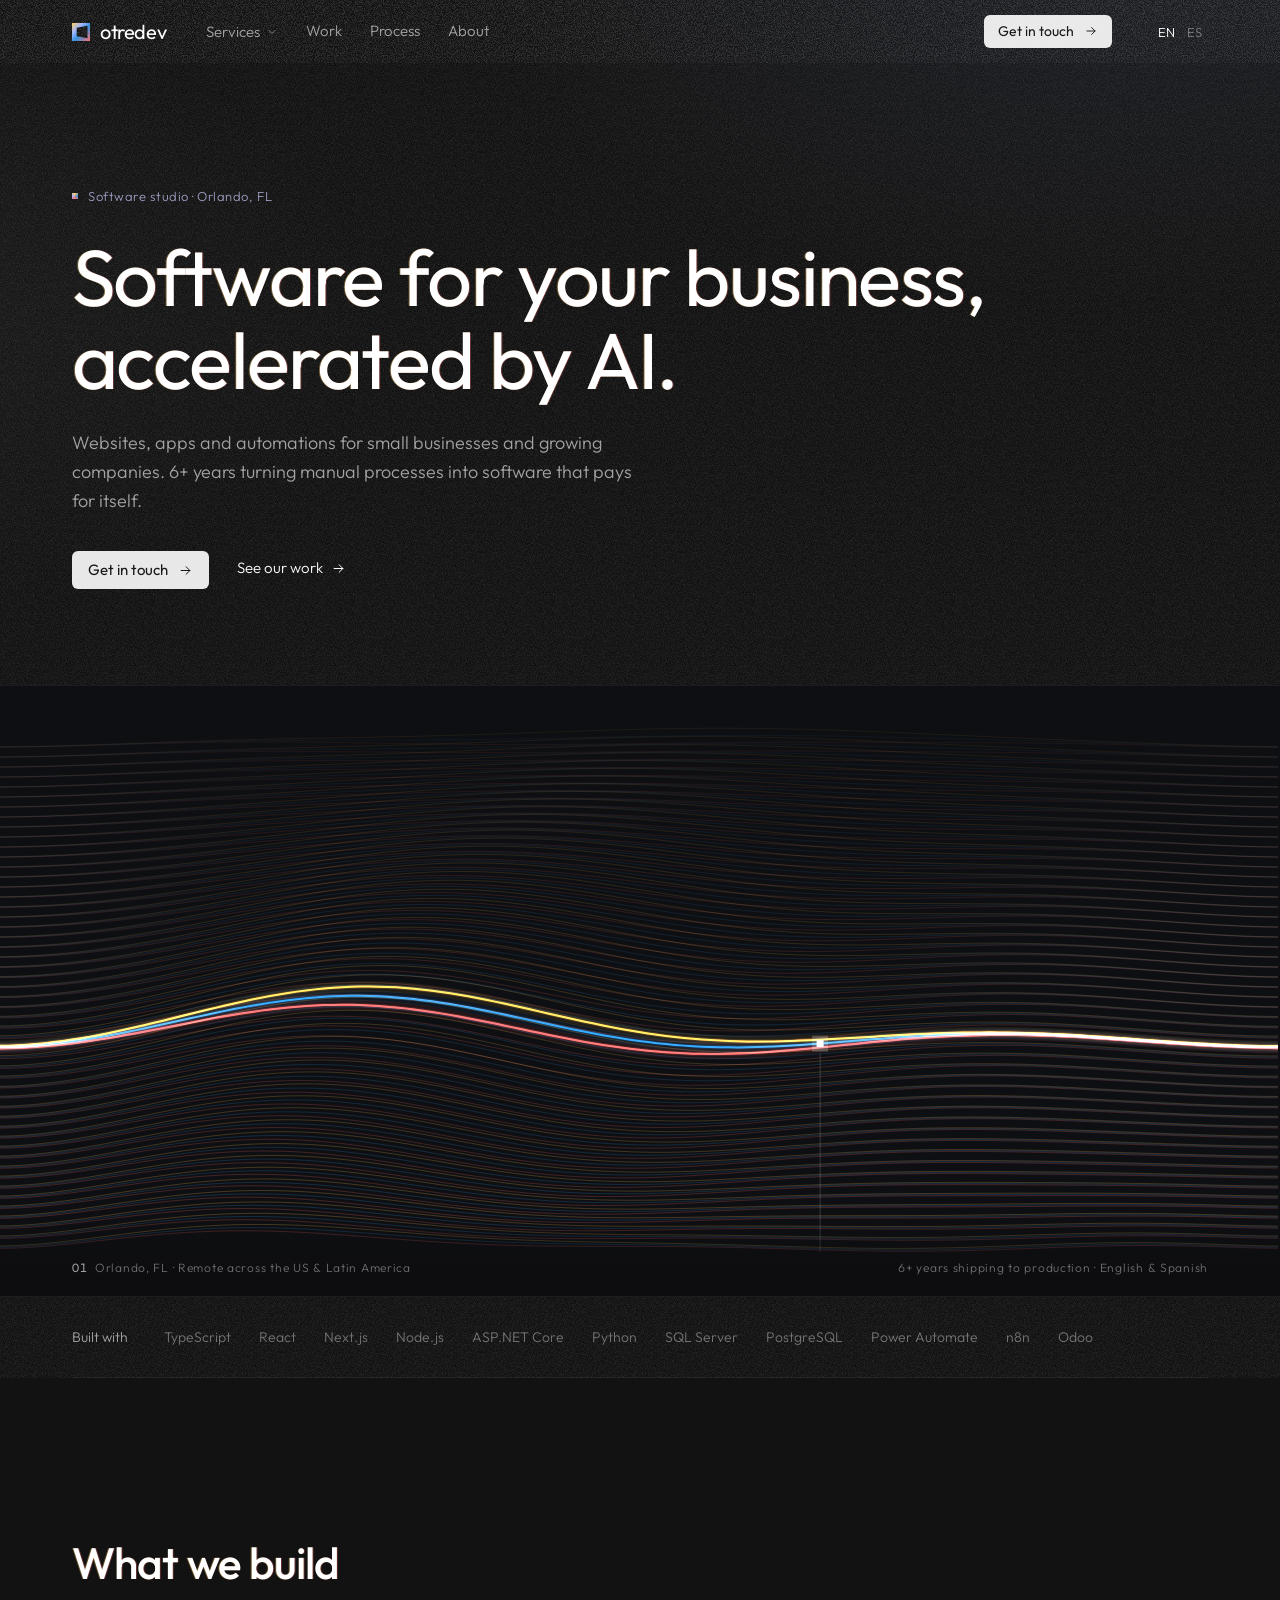
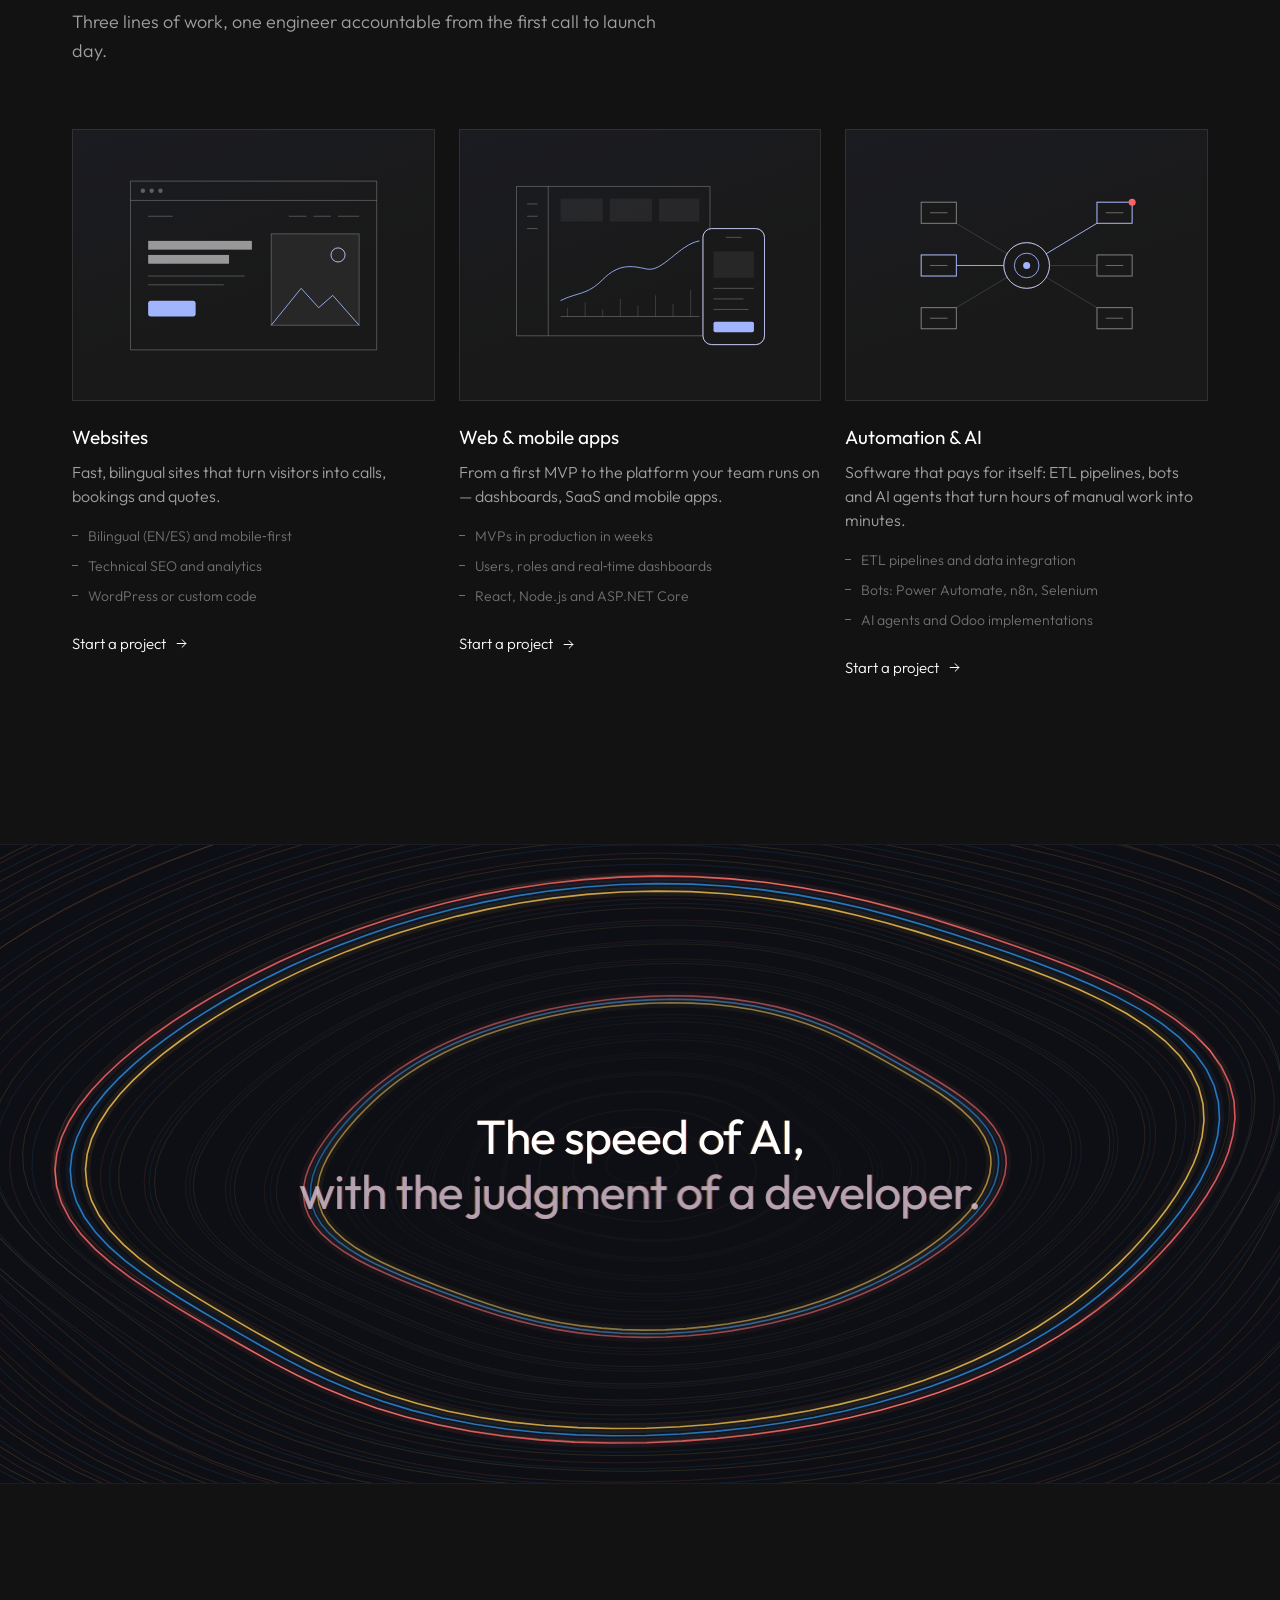
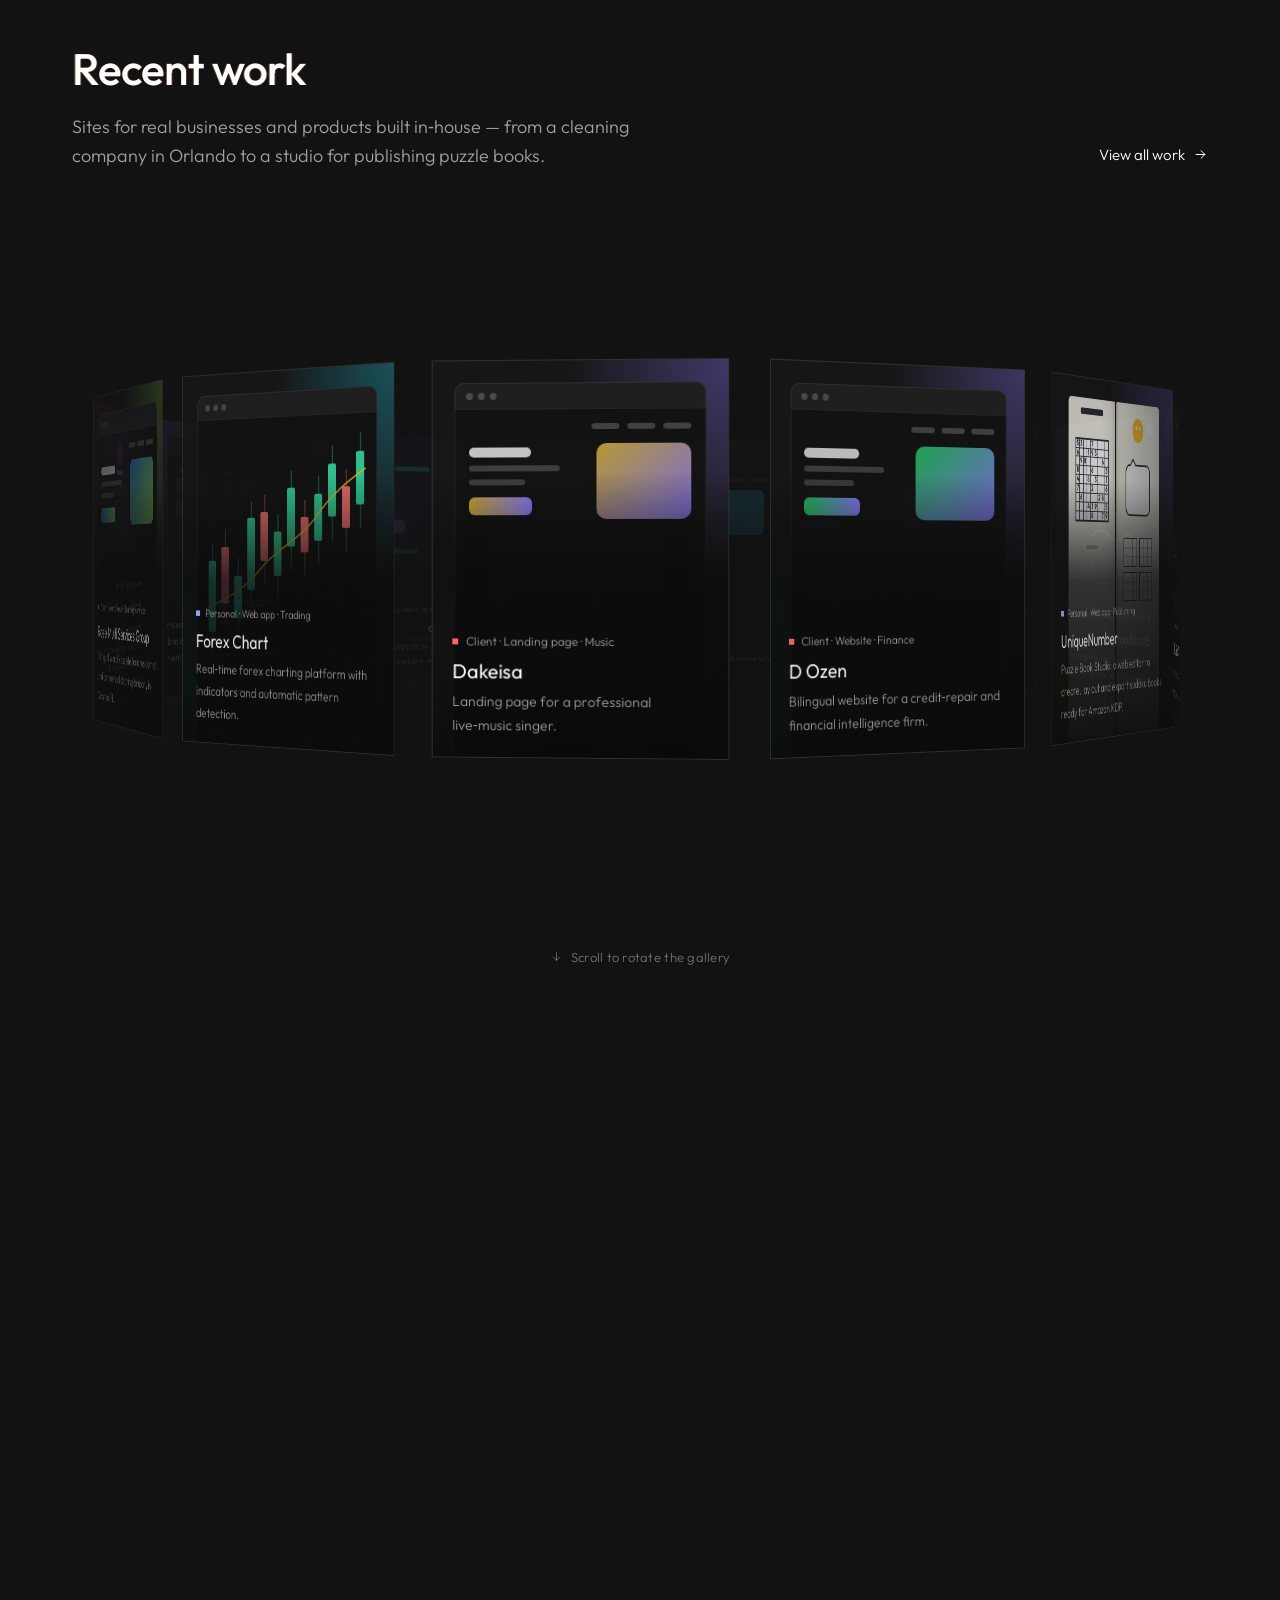
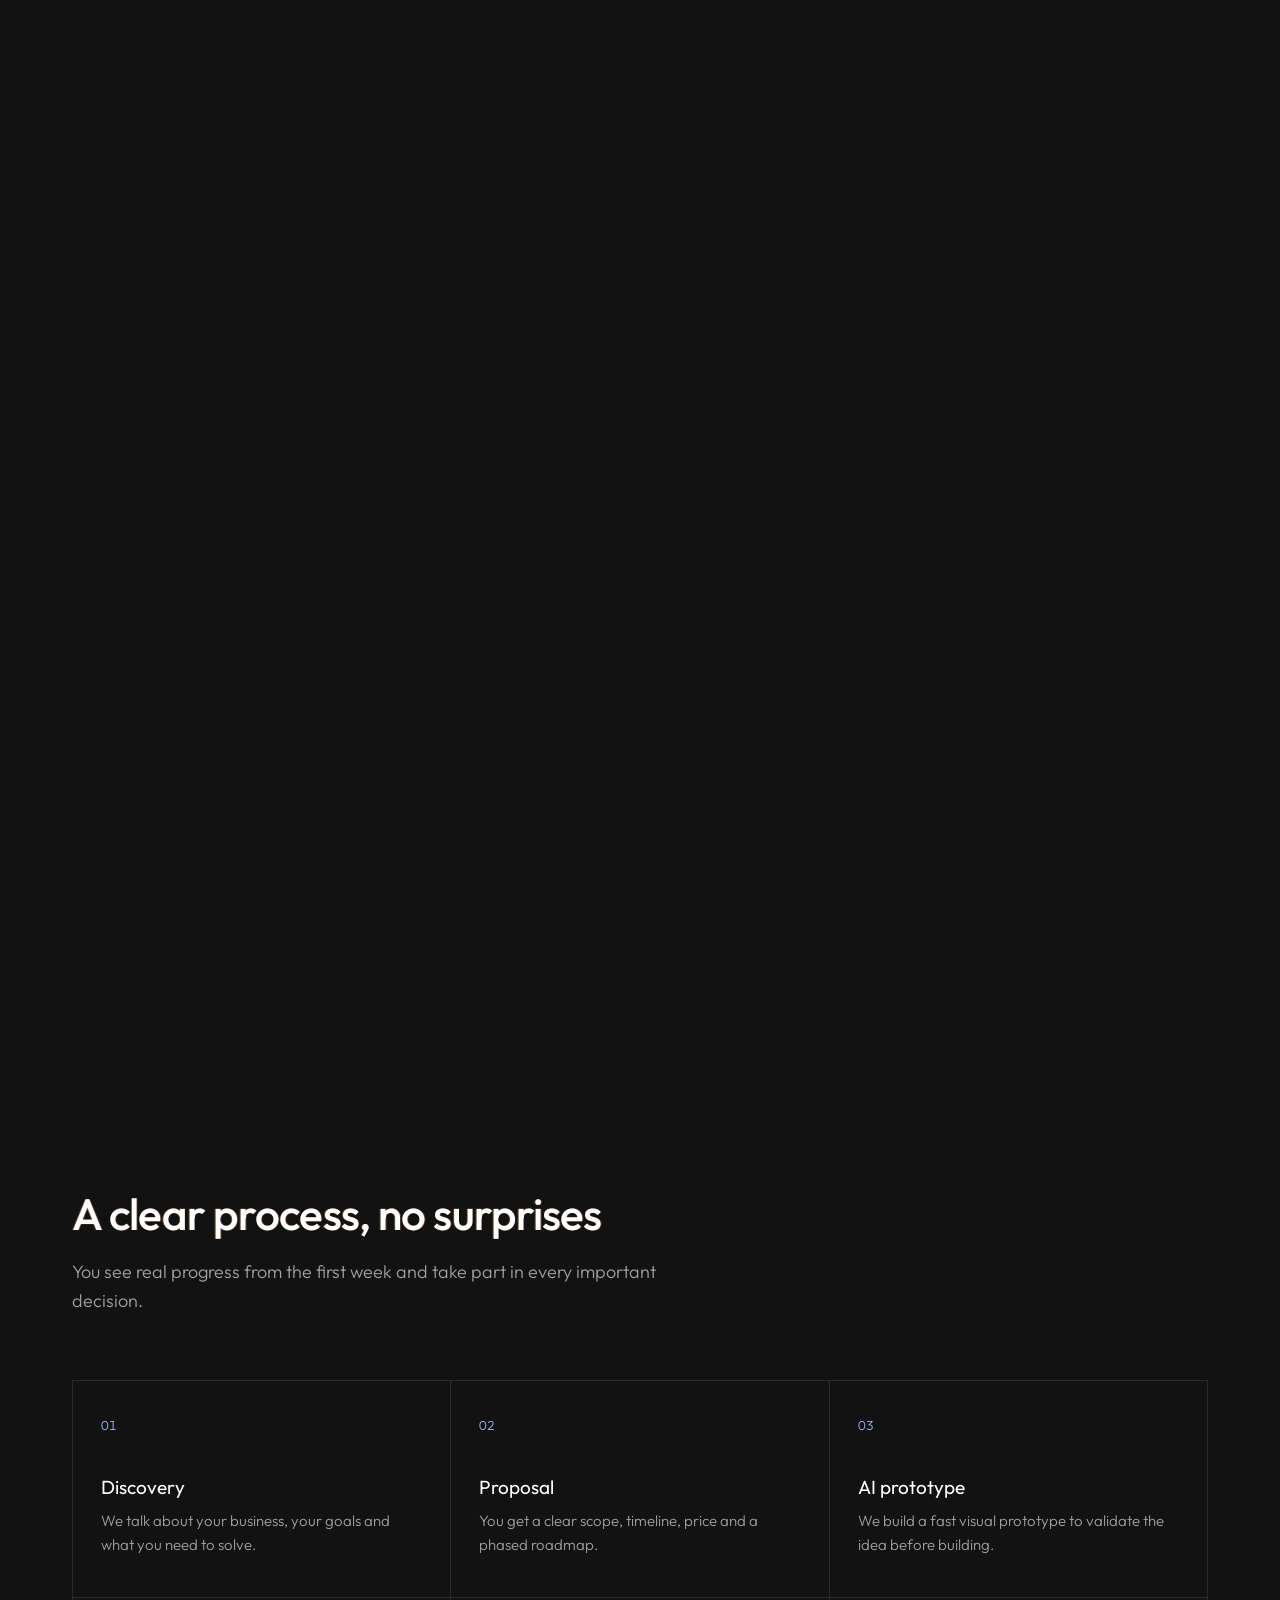
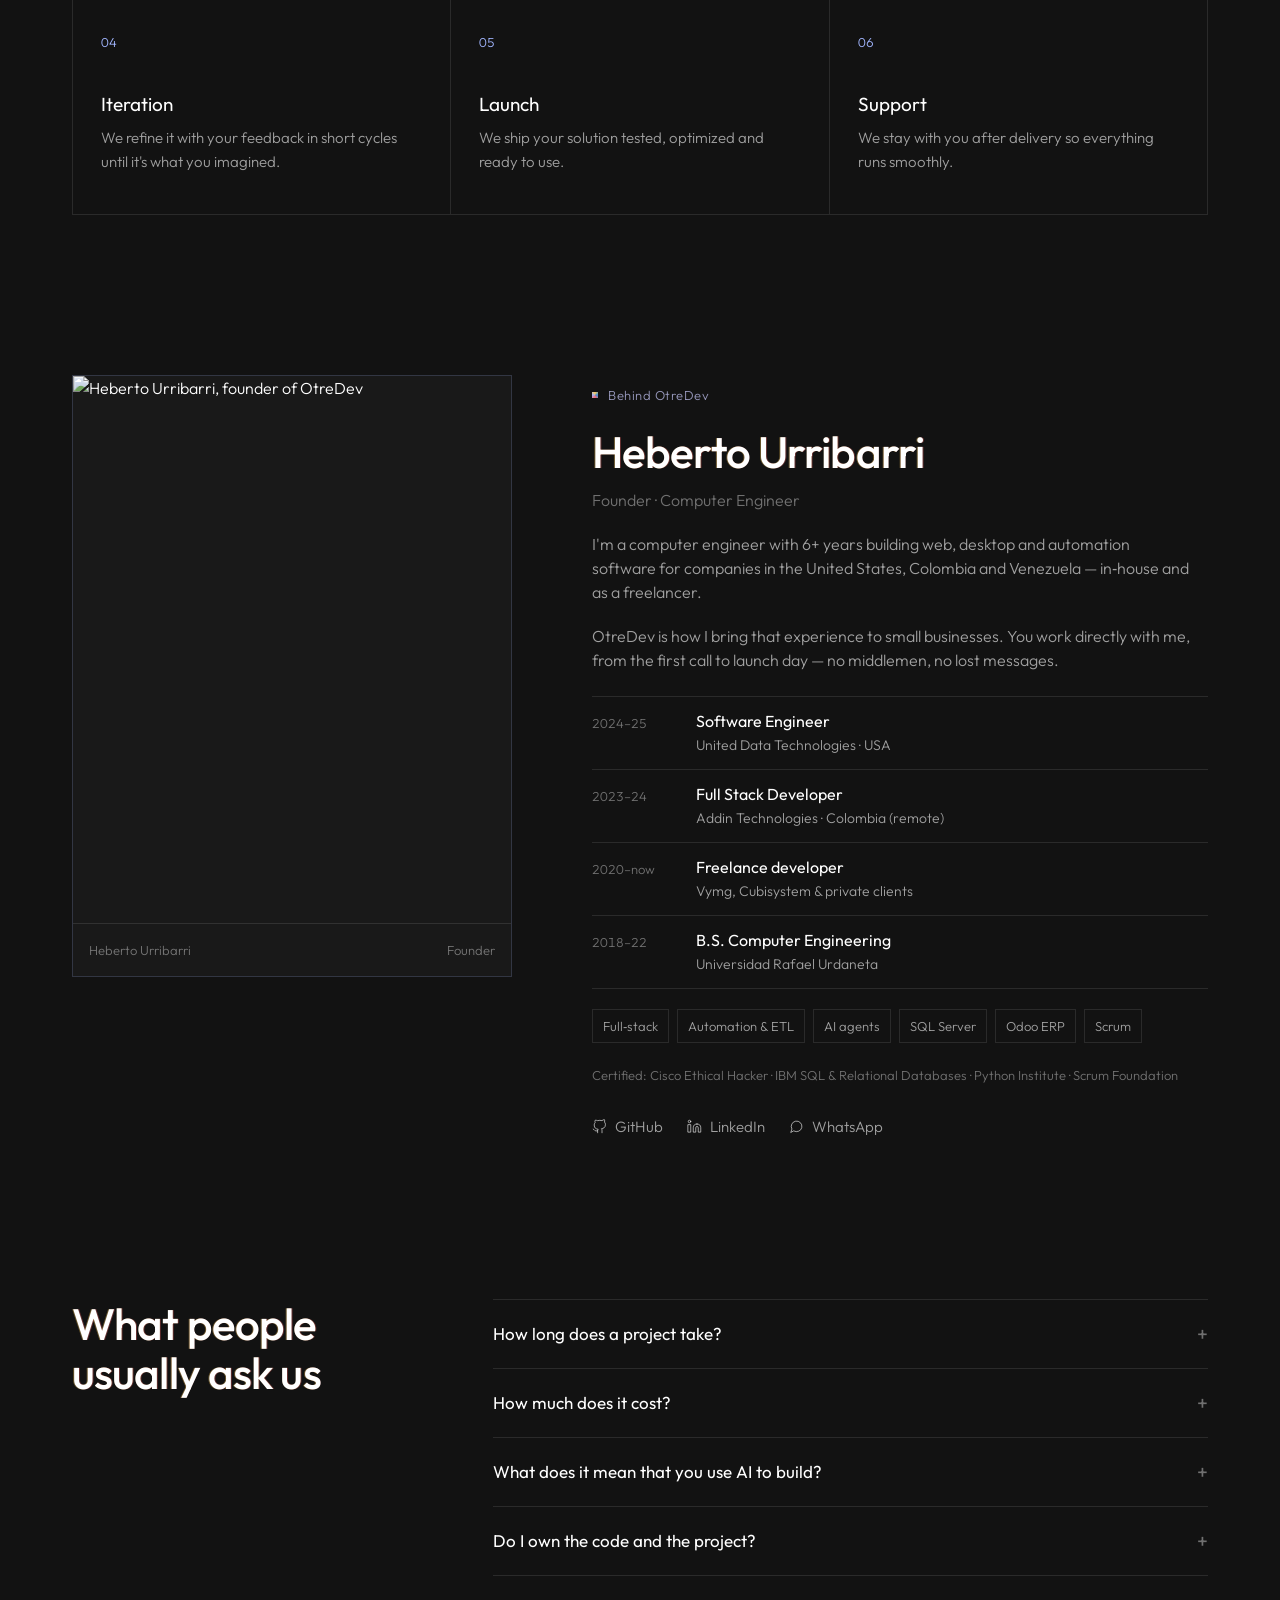
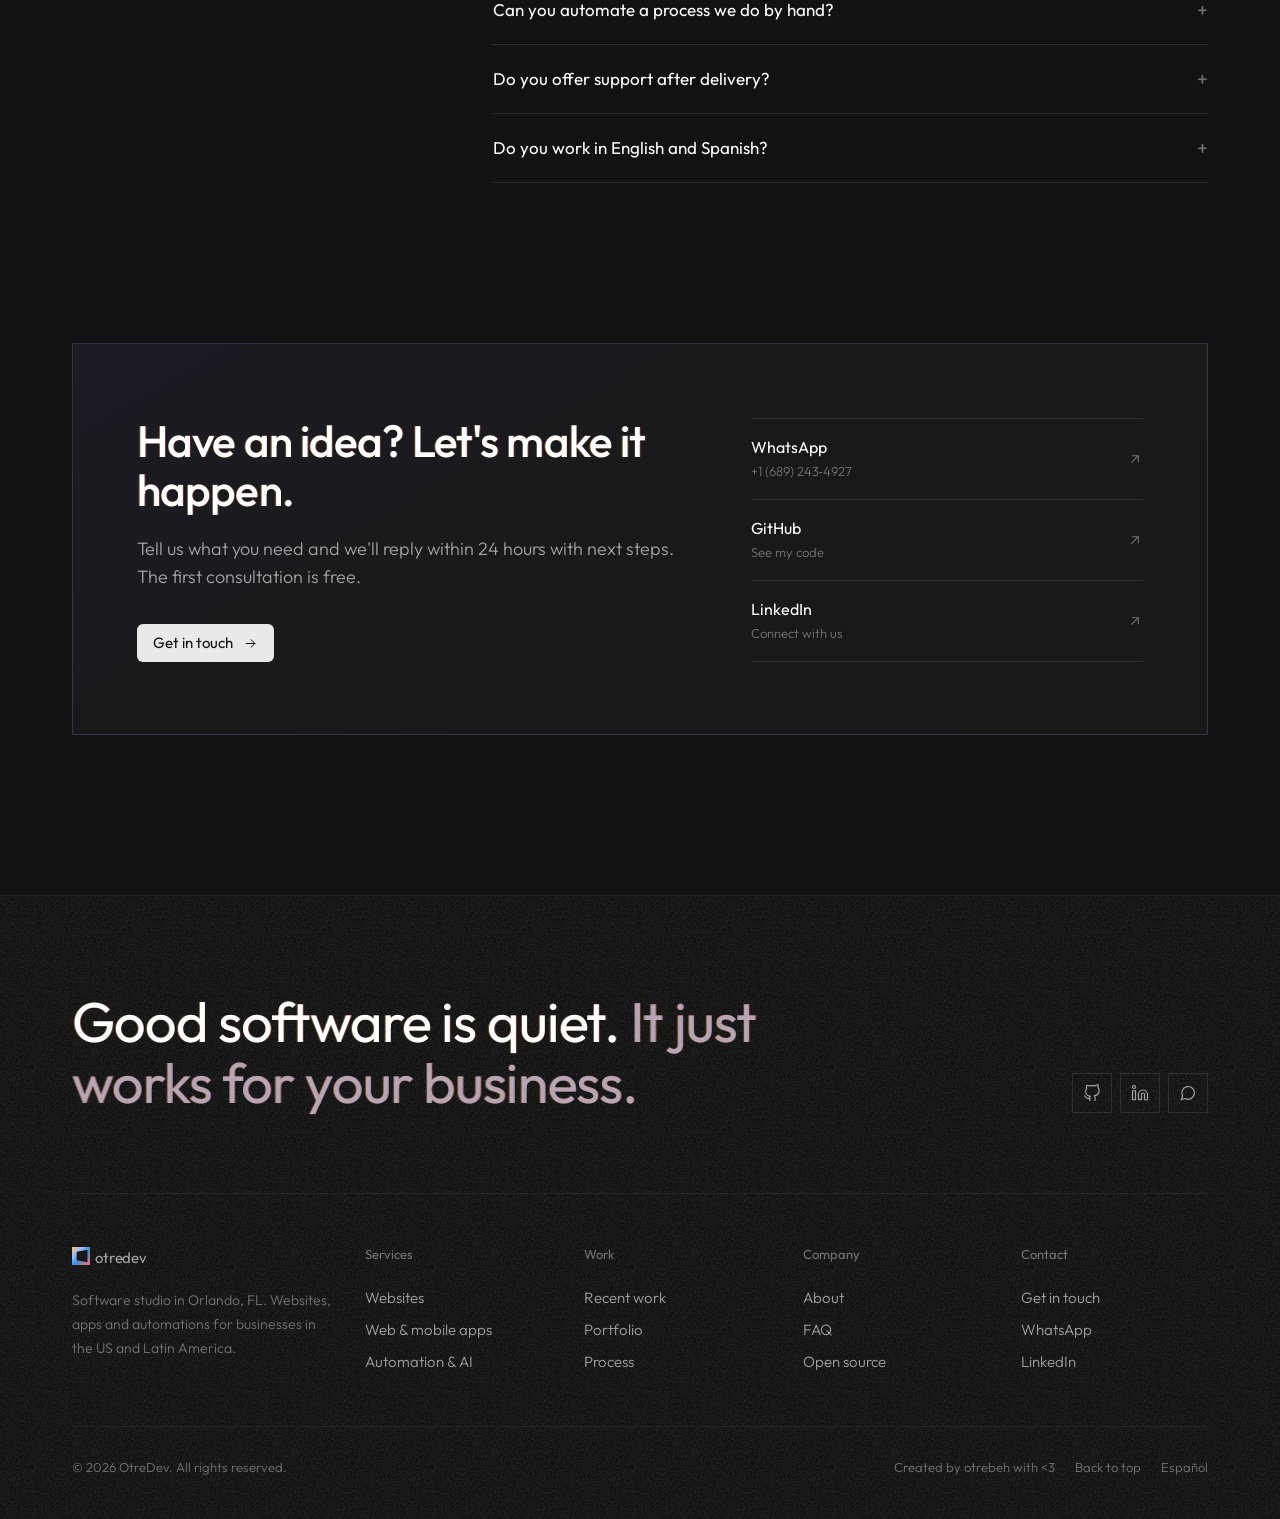
==== commit db5edc55: "Add Leads Scraping project with CRM thumbnail" ====
--- a/index.html
+++ b/index.html
@@ -253,6 +253,16 @@
           <div class="cg__stage">
             <div class="cg__ring" id="featuredProjects"><!--projects-->
     <div class="cg__card">
+      <button type="button" data-project="leads-scraping" aria-label="Leads Scraping">
+        <div class="cg__media"><div class="mock" style="--c1:#34d399;--c2:#8b7bff" aria-hidden="true"><div class="mock__bar"><i></i><i></i><i></i></div><div class="mock__dash mock__crm"><i class="m-side"></i><div class="m-main"><div class="m-kanban"><div><span class="m-col"></span><i class="m-card hot"></i><i class="m-card"></i><i class="m-card"></i></div><div><span class="m-col"></span><i class="m-card"></i><i class="m-card hot"></i><i class="m-card"></i></div><div><span class="m-col"></span><i class="m-card"></i><i class="m-card"></i><i class="m-card hot"></i></div><div><span class="m-col"></span><i class="m-card"></i><i class="m-card won"></i></div></div></div></div></div></div>
+        <div class="cg__info">
+          <span class="cg__kind cg__kind--personal">Personal · Web app · CRM</span>
+          <h3>Leads Scraping</h3>
+          <p>Self‑hosted CRM that finds businesses on Google Maps, turns them into clients and gives each one a private portal with their project's progress.</p>
+        </div>
+      </button>
+    </div>
+    <div class="cg__card">
       <button type="button" data-project="otrelink" aria-label="Otrelink">
         <div class="cg__media"><div class="mock" style="--c1:#9333ea;--c2:#ec4899" aria-hidden="true"><div class="mock__links"><div class="m-phone"><i class="m-avatar"></i><b></b><span></span><span></span><span></span><span></span></div></div></div><img src="img/projects/otrelink.jpg" alt="Otrelink · SaaS · Full‑stack" loading="lazy" referrerpolicy="no-referrer" onerror="this.remove()"></div>
         <div class="cg__info">
--- a/styles.css
+++ b/styles.css
@@ -708,6 +708,14 @@
 .m-axis { display: flex; justify-content: space-between; padding-top: 8px; border-top: 1px solid rgba(255, 255, 255, 0.08); margin-top: 6px; }
 .m-axis i { width: 26px; height: 5px; border-radius: 3px; background: rgba(255, 255, 255, 0.15); }
 
+.mock__crm .m-main { padding-bottom: 0; }
+.m-kanban { flex: 1; display: grid; grid-template-columns: repeat(4, 1fr); gap: 8px; }
+.m-kanban > div { display: flex; flex-direction: column; gap: 6px; padding: 7px 6px 0; border-radius: 7px 7px 0 0; background: rgba(255, 255, 255, 0.03); }
+.m-kanban .m-col { height: 5px; width: 60%; border-radius: 3px; background: rgba(255, 255, 255, 0.3); margin-bottom: 2px; }
+.m-kanban .m-card { height: 24px; border-radius: 5px; background: rgba(255, 255, 255, 0.07); border-left: 2px solid rgba(255, 255, 255, 0.18); }
+.m-kanban .m-card.hot { border-left-color: var(--c1); }
+.m-kanban .m-card.won { border-left-color: var(--c2); background: color-mix(in srgb, var(--c2) 18%, transparent); }
+
 .mock__number { display: flex; flex-direction: column; align-items: center; justify-content: center; gap: 4px; }
 .mock__number strong {
   font-family: var(--font-display); font-size: clamp(1.8rem, 4vw, 2.6rem); font-weight: 800; letter-spacing: -0.02em;
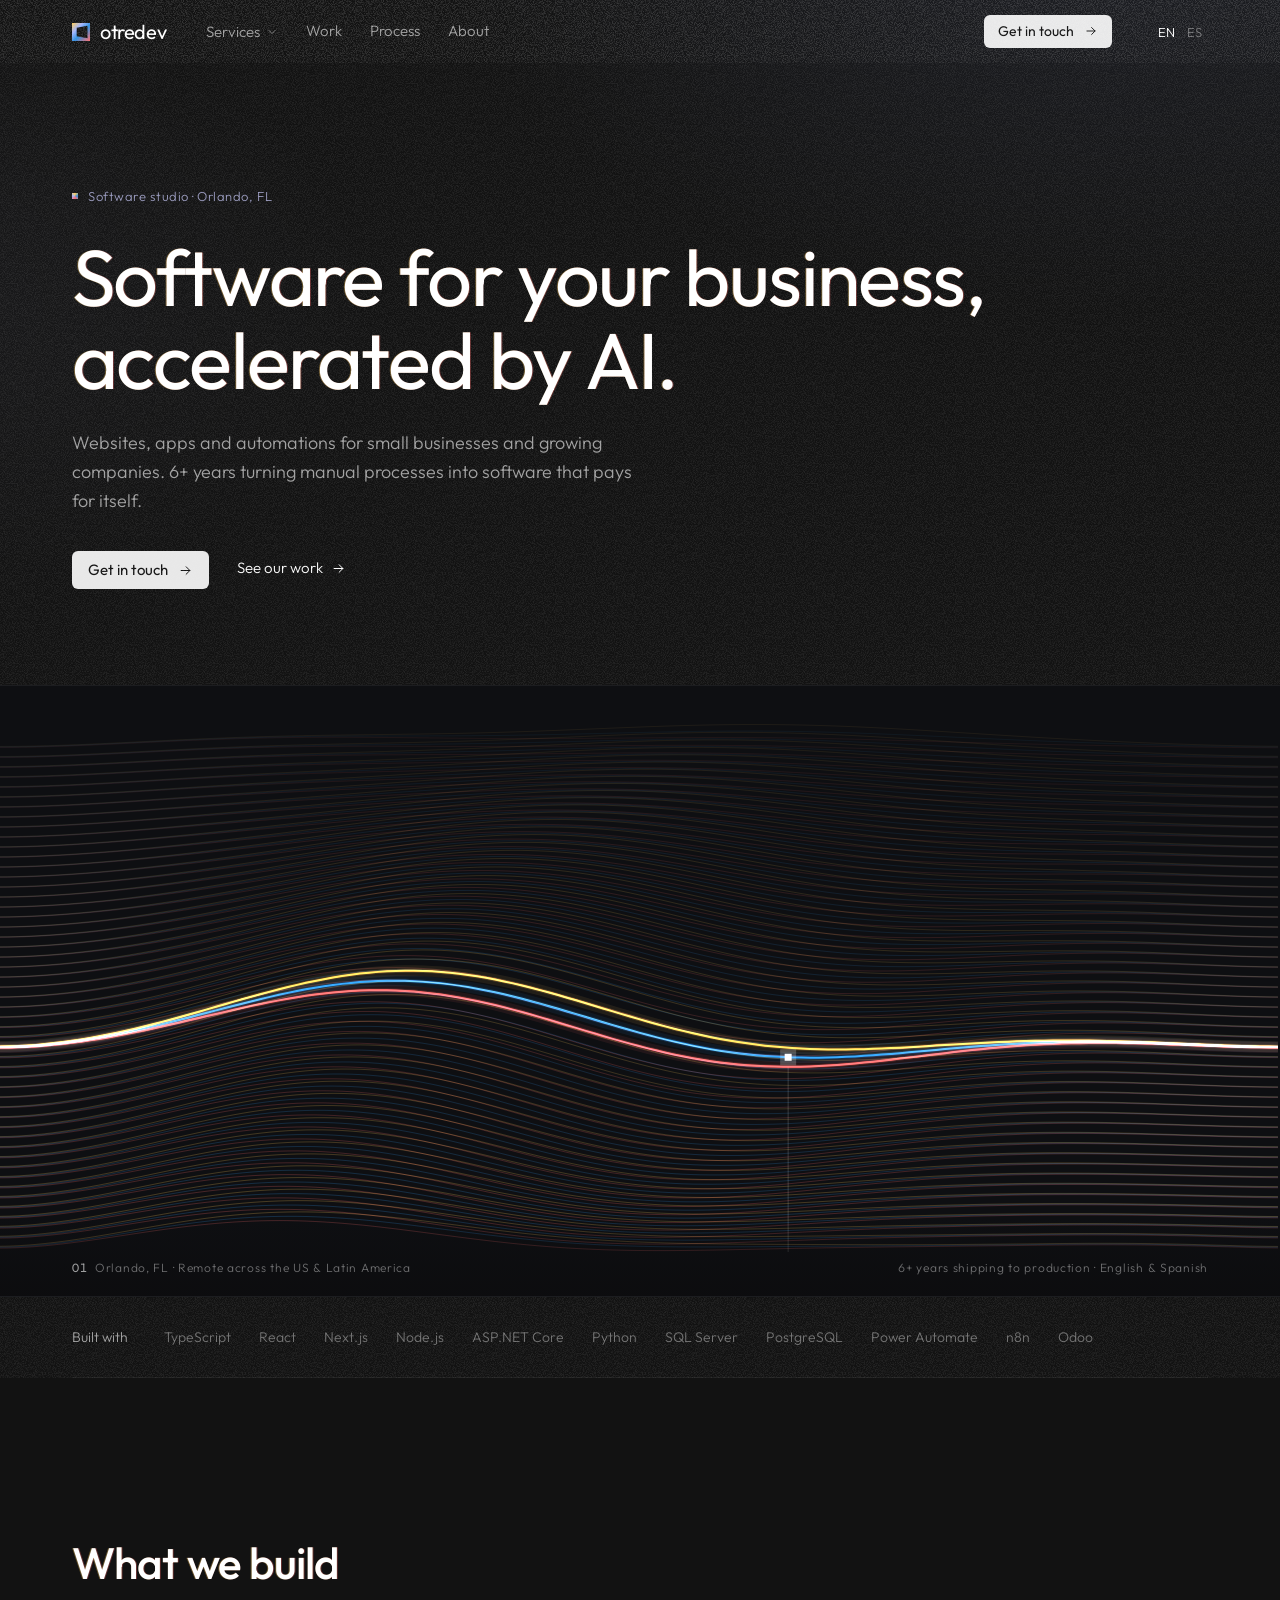
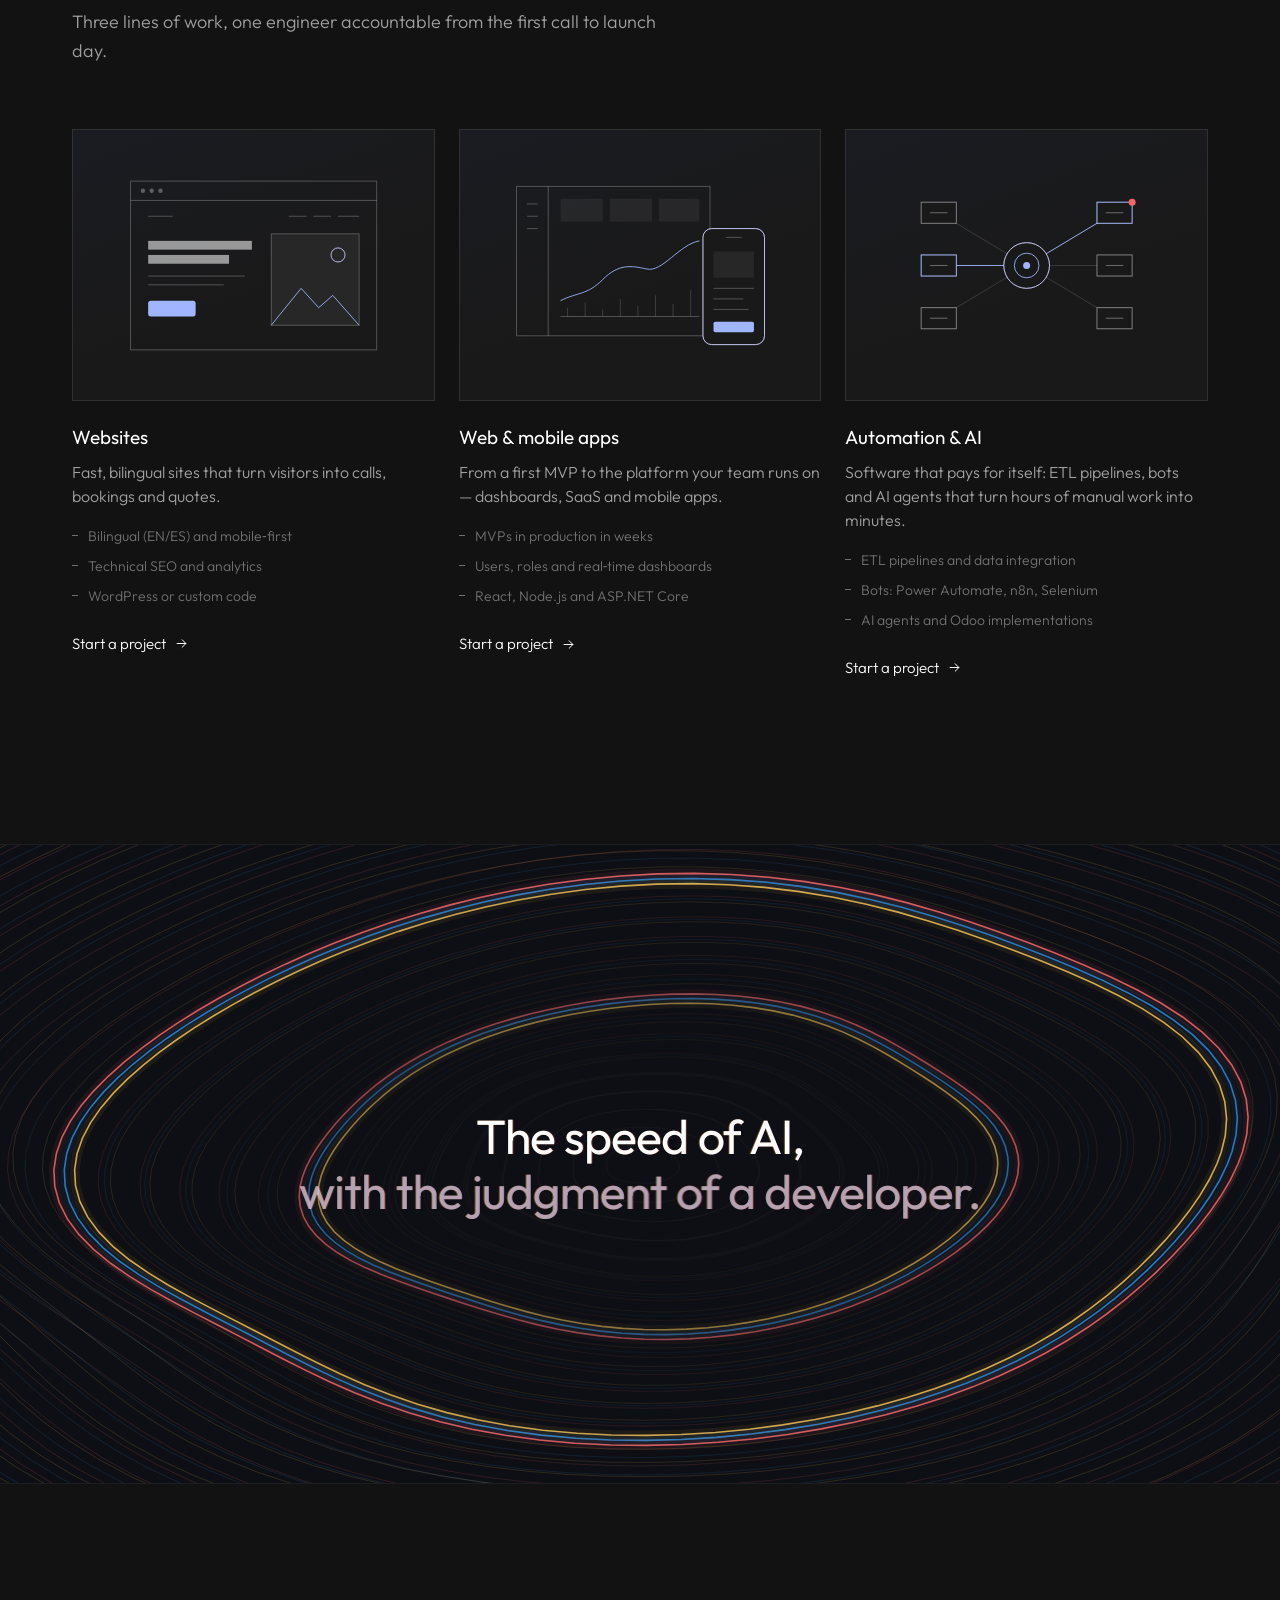
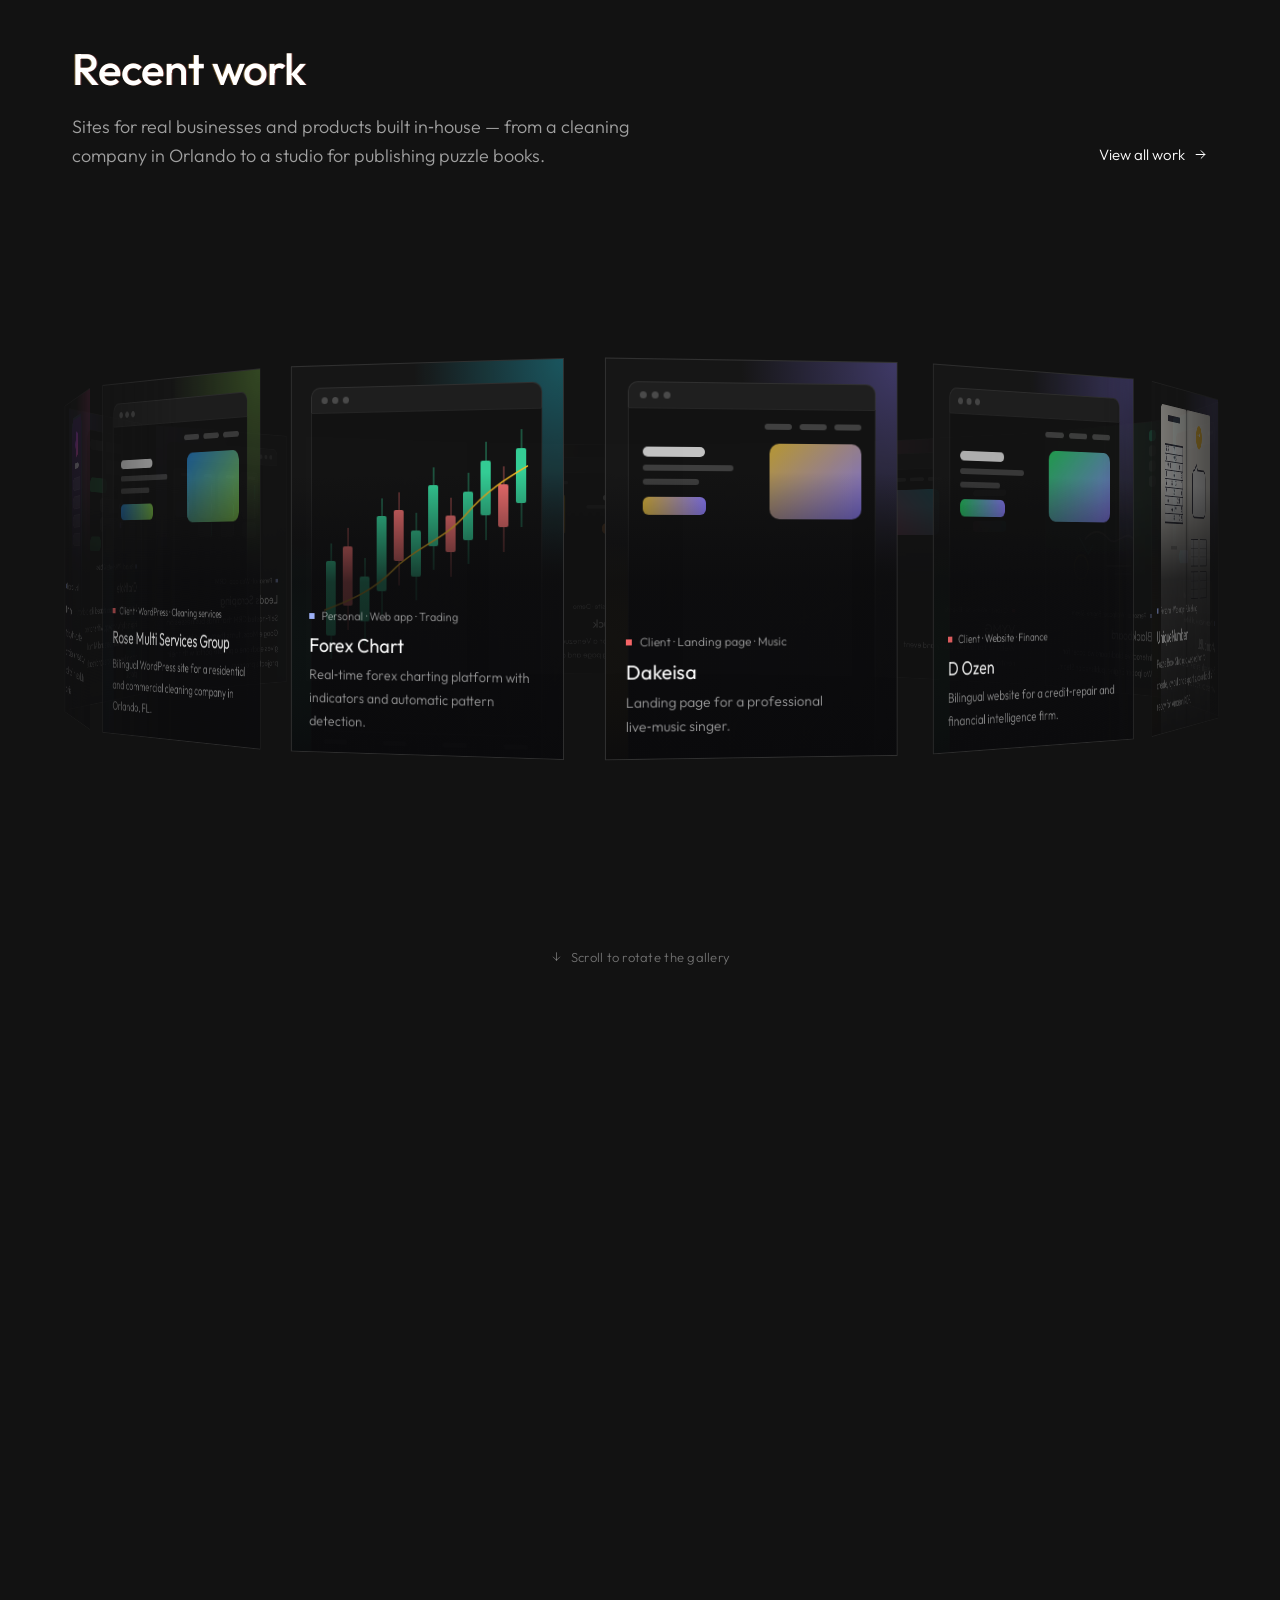
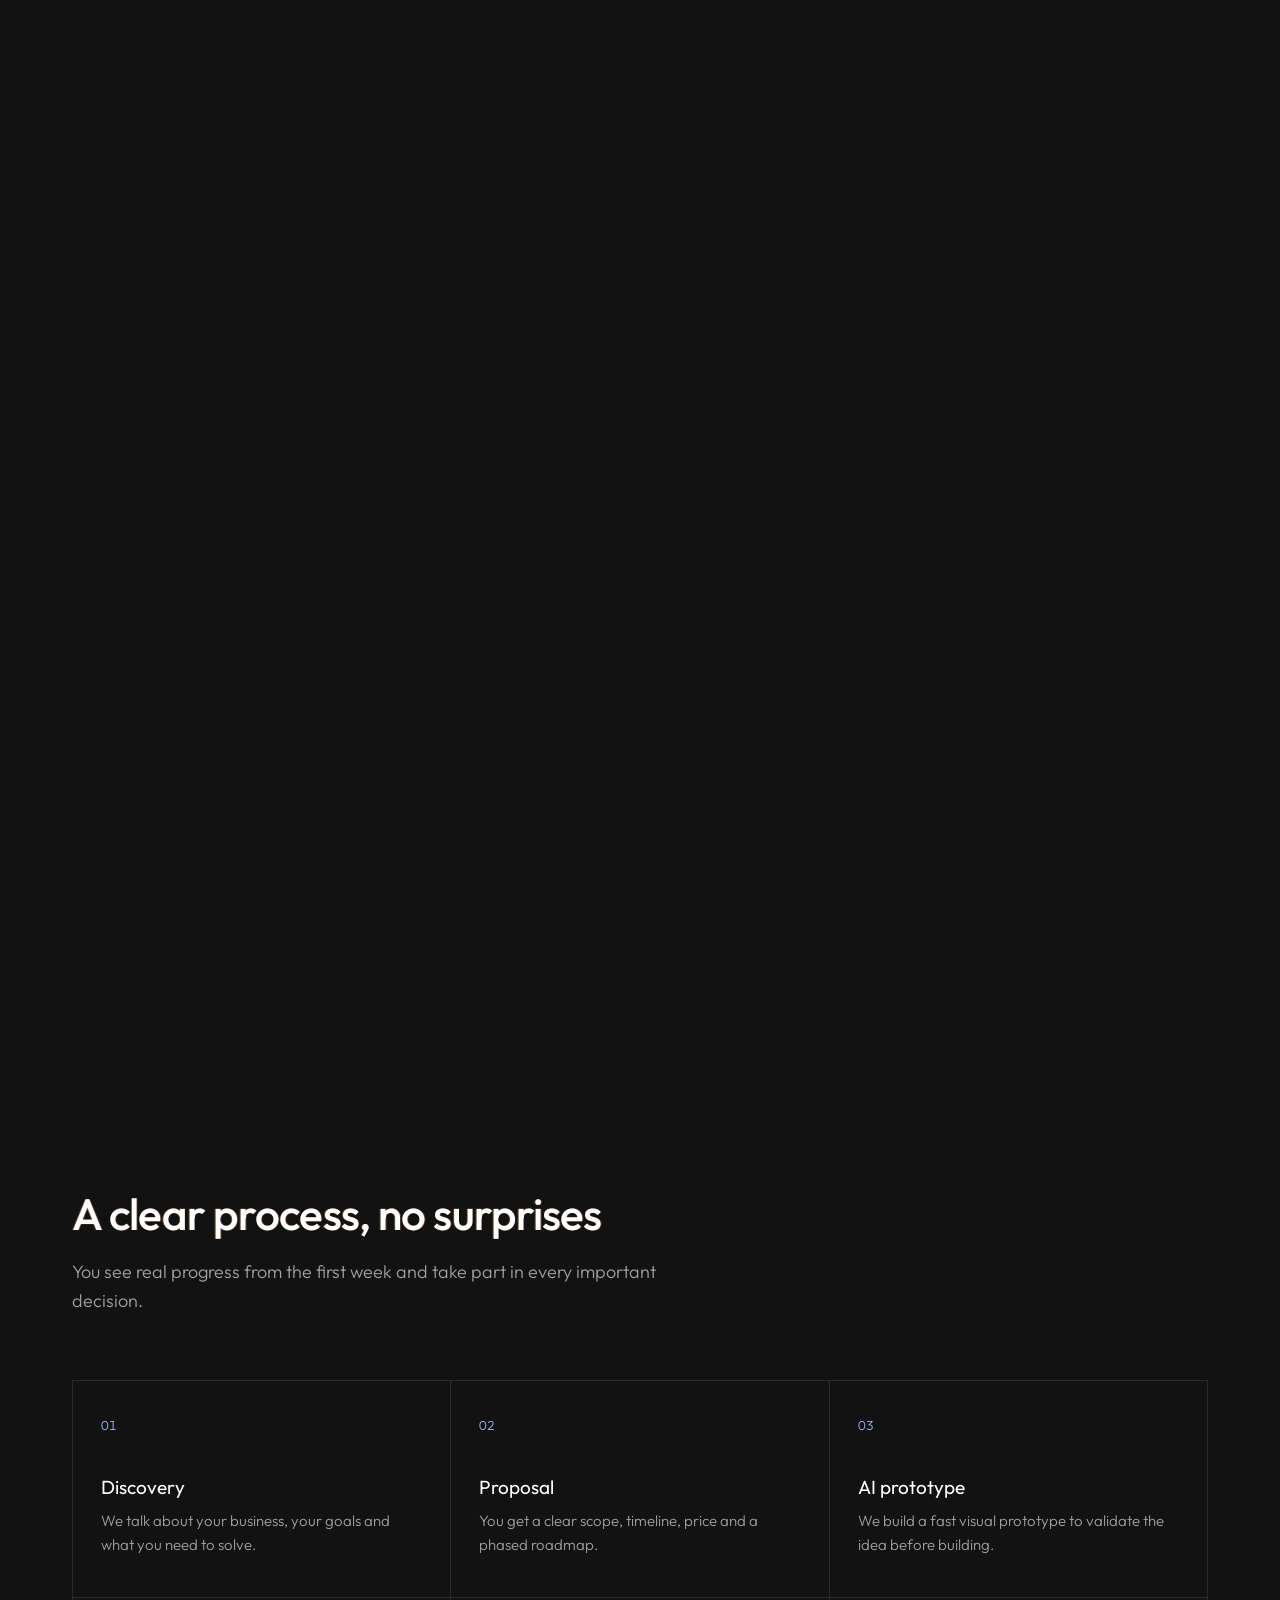
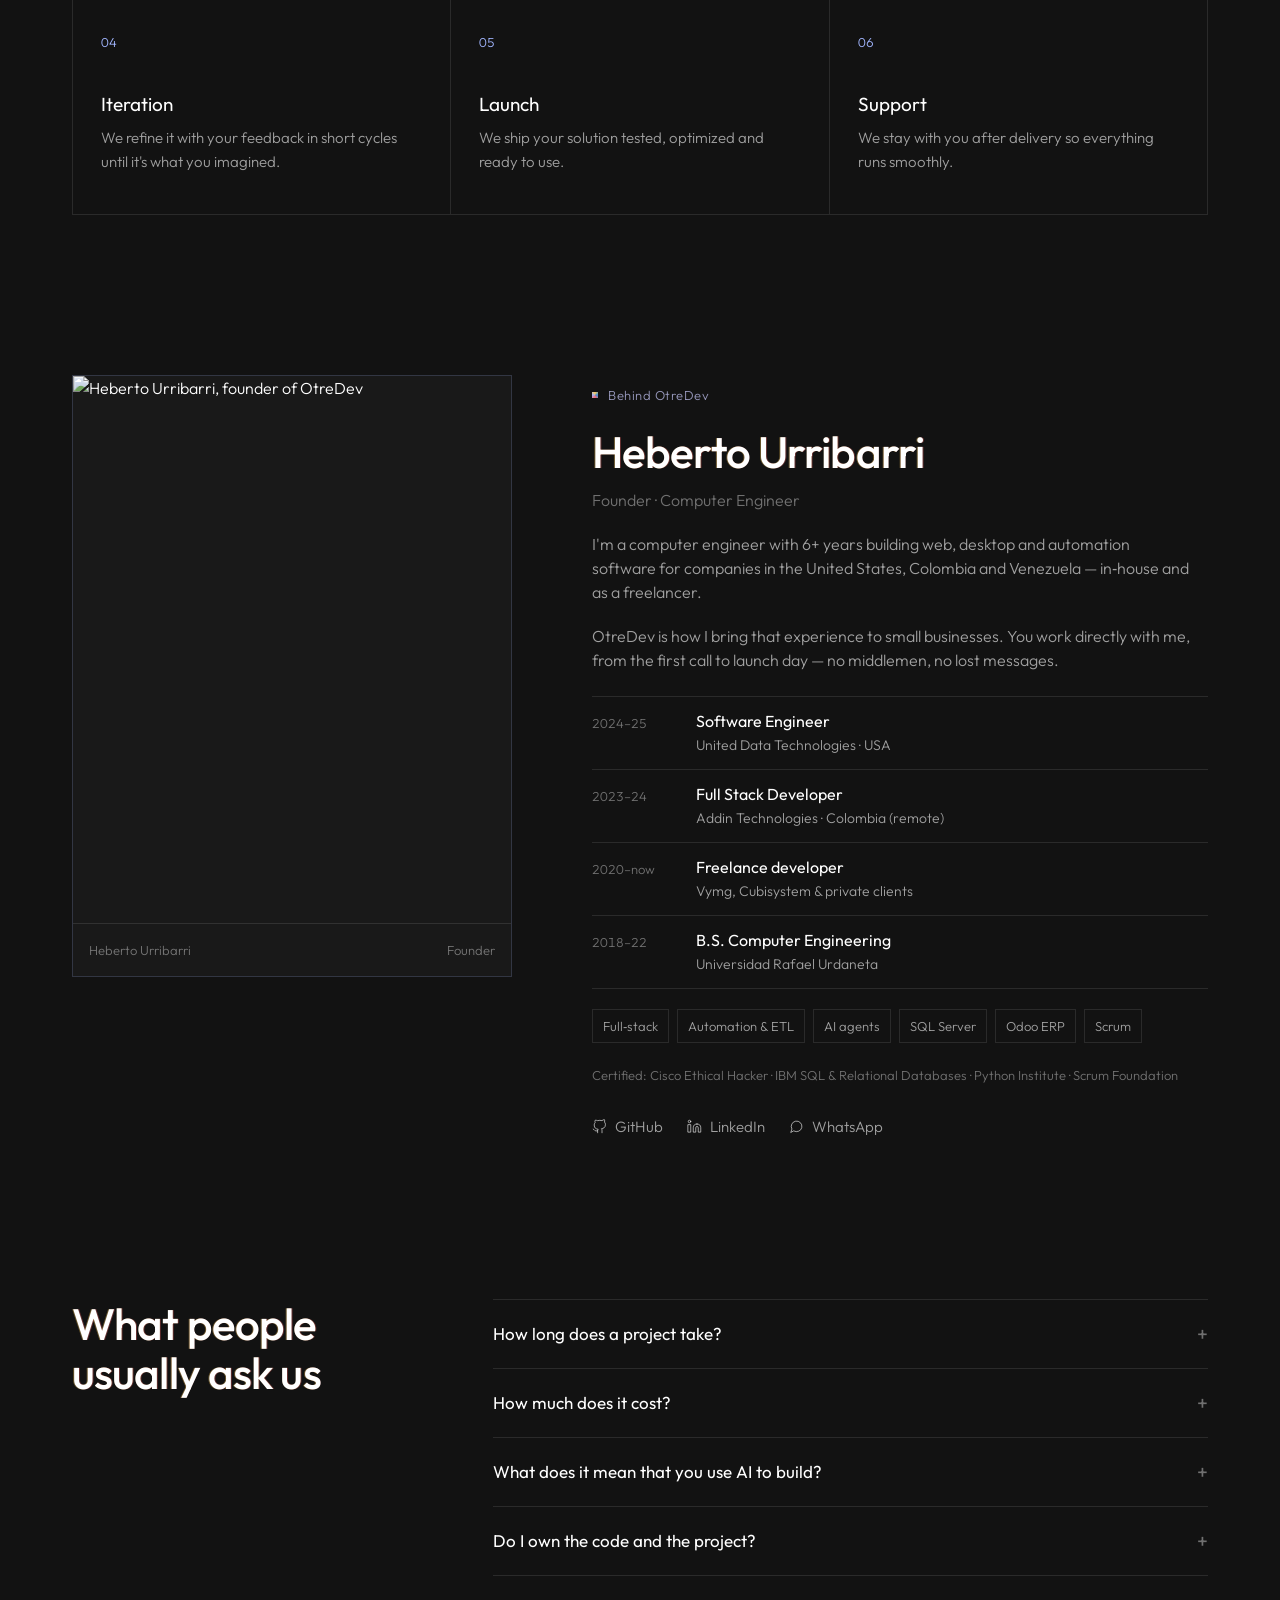
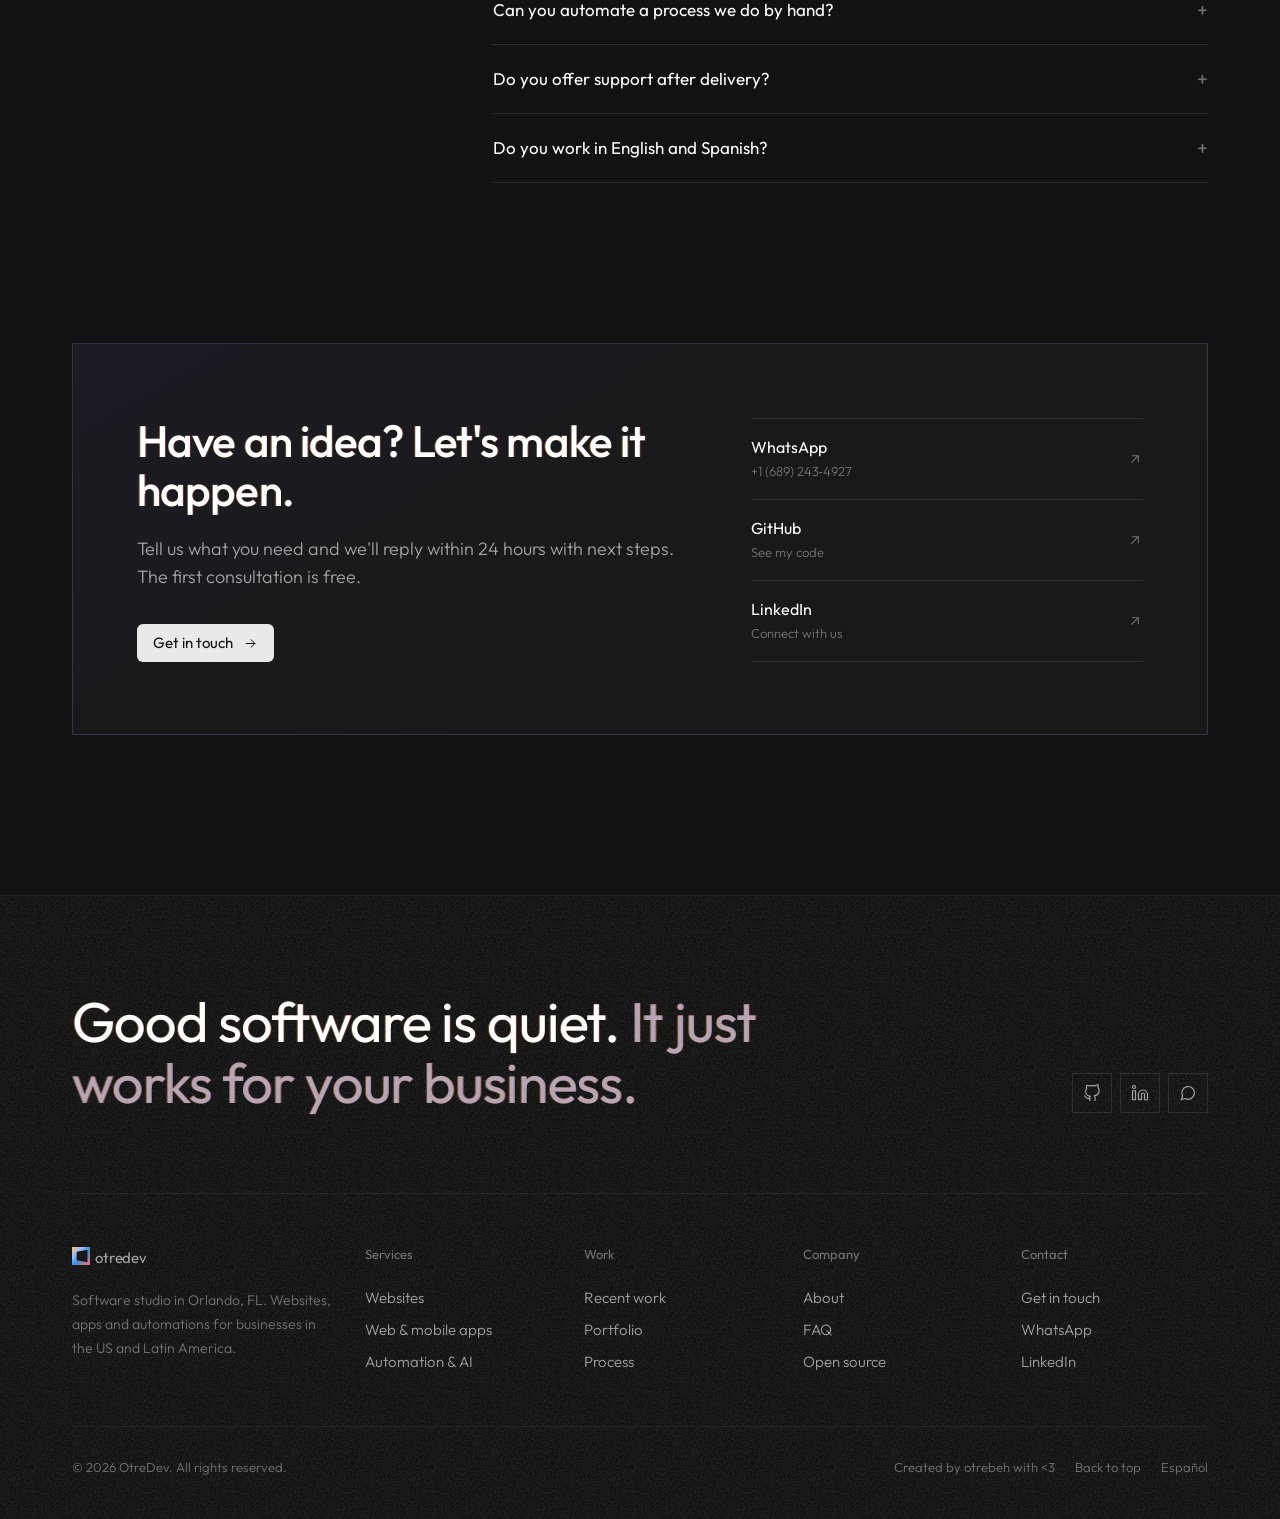
==== commit c729b8fa: "Add ChatNote project with chat thumbnail" ====
--- a/index.html
+++ b/index.html
@@ -263,6 +263,16 @@
       </button>
     </div>
     <div class="cg__card">
+      <button type="button" data-project="chatnote" aria-label="ChatNote">
+        <div class="cg__media"><div class="mock" style="--c1:#25d366;--c2:#8b7bff" aria-hidden="true"><div class="mock__chat"><div class="m-win"><span class="m-head"></span><i class="m-msg"></i><i class="m-msg out"></i><i class="m-msg task"></i><i class="m-msg task done"></i><i class="m-msg out short"></i><span class="m-type"></span></div></div></div></div>
+        <div class="cg__info">
+          <span class="cg__kind cg__kind--personal">Personal · PWA · Notes & tasks</span>
+          <h3>ChatNote</h3>
+          <p>Notes and to‑do app shaped like a chat, inspired by WhatsApp, with shared chats, push reminders and AI that transcribes voice notes and reads photos.</p>
+        </div>
+      </button>
+    </div>
+    <div class="cg__card">
       <button type="button" data-project="otrelink" aria-label="Otrelink">
         <div class="cg__media"><div class="mock" style="--c1:#9333ea;--c2:#ec4899" aria-hidden="true"><div class="mock__links"><div class="m-phone"><i class="m-avatar"></i><b></b><span></span><span></span><span></span><span></span></div></div></div><img src="img/projects/otrelink.jpg" alt="Otrelink · SaaS · Full‑stack" loading="lazy" referrerpolicy="no-referrer" onerror="this.remove()"></div>
         <div class="cg__info">
--- a/styles.css
+++ b/styles.css
@@ -716,6 +716,20 @@
 .m-kanban .m-card.hot { border-left-color: var(--c1); }
 .m-kanban .m-card.won { border-left-color: var(--c2); background: color-mix(in srgb, var(--c2) 18%, transparent); }
 
+.mock__chat { flex: 1; display: flex; justify-content: center; }
+.mock__chat .m-win {
+  width: 64%; max-width: 320px; display: flex; flex-direction: column; gap: 7px; padding: 12px 12px 0;
+  background: #121212; border: 1px solid rgba(255, 255, 255, 0.08); border-bottom: 0; border-radius: 16px 16px 0 0;
+}
+.mock__chat .m-head { height: 14px; border-radius: 7px; background: rgba(255, 255, 255, 0.08); margin-bottom: 4px; }
+.mock__chat .m-msg { height: 20px; width: 62%; border-radius: 9px 9px 9px 3px; background: rgba(255, 255, 255, 0.08); flex-shrink: 0; }
+.mock__chat .m-msg.out { align-self: flex-end; width: 50%; border-radius: 9px 9px 3px 9px; background: color-mix(in srgb, var(--c1) 40%, #1f1f1f); }
+.mock__chat .m-msg.short { width: 32%; }
+.mock__chat .m-msg.task { width: 72%; position: relative; }
+.mock__chat .m-msg.task::before { content: ""; position: absolute; left: 7px; top: 6px; width: 8px; height: 8px; border-radius: 2px; border: 1.5px solid var(--c2); }
+.mock__chat .m-msg.task.done::before { background: var(--c2); }
+.mock__chat .m-type { margin-top: auto; height: 18px; border-radius: 9px; background: rgba(255, 255, 255, 0.05); border: 1px solid rgba(255, 255, 255, 0.1); margin-bottom: 10px; flex-shrink: 0; }
+
 .mock__number { display: flex; flex-direction: column; align-items: center; justify-content: center; gap: 4px; }
 .mock__number strong {
   font-family: var(--font-display); font-size: clamp(1.8rem, 4vw, 2.6rem); font-weight: 800; letter-spacing: -0.02em;
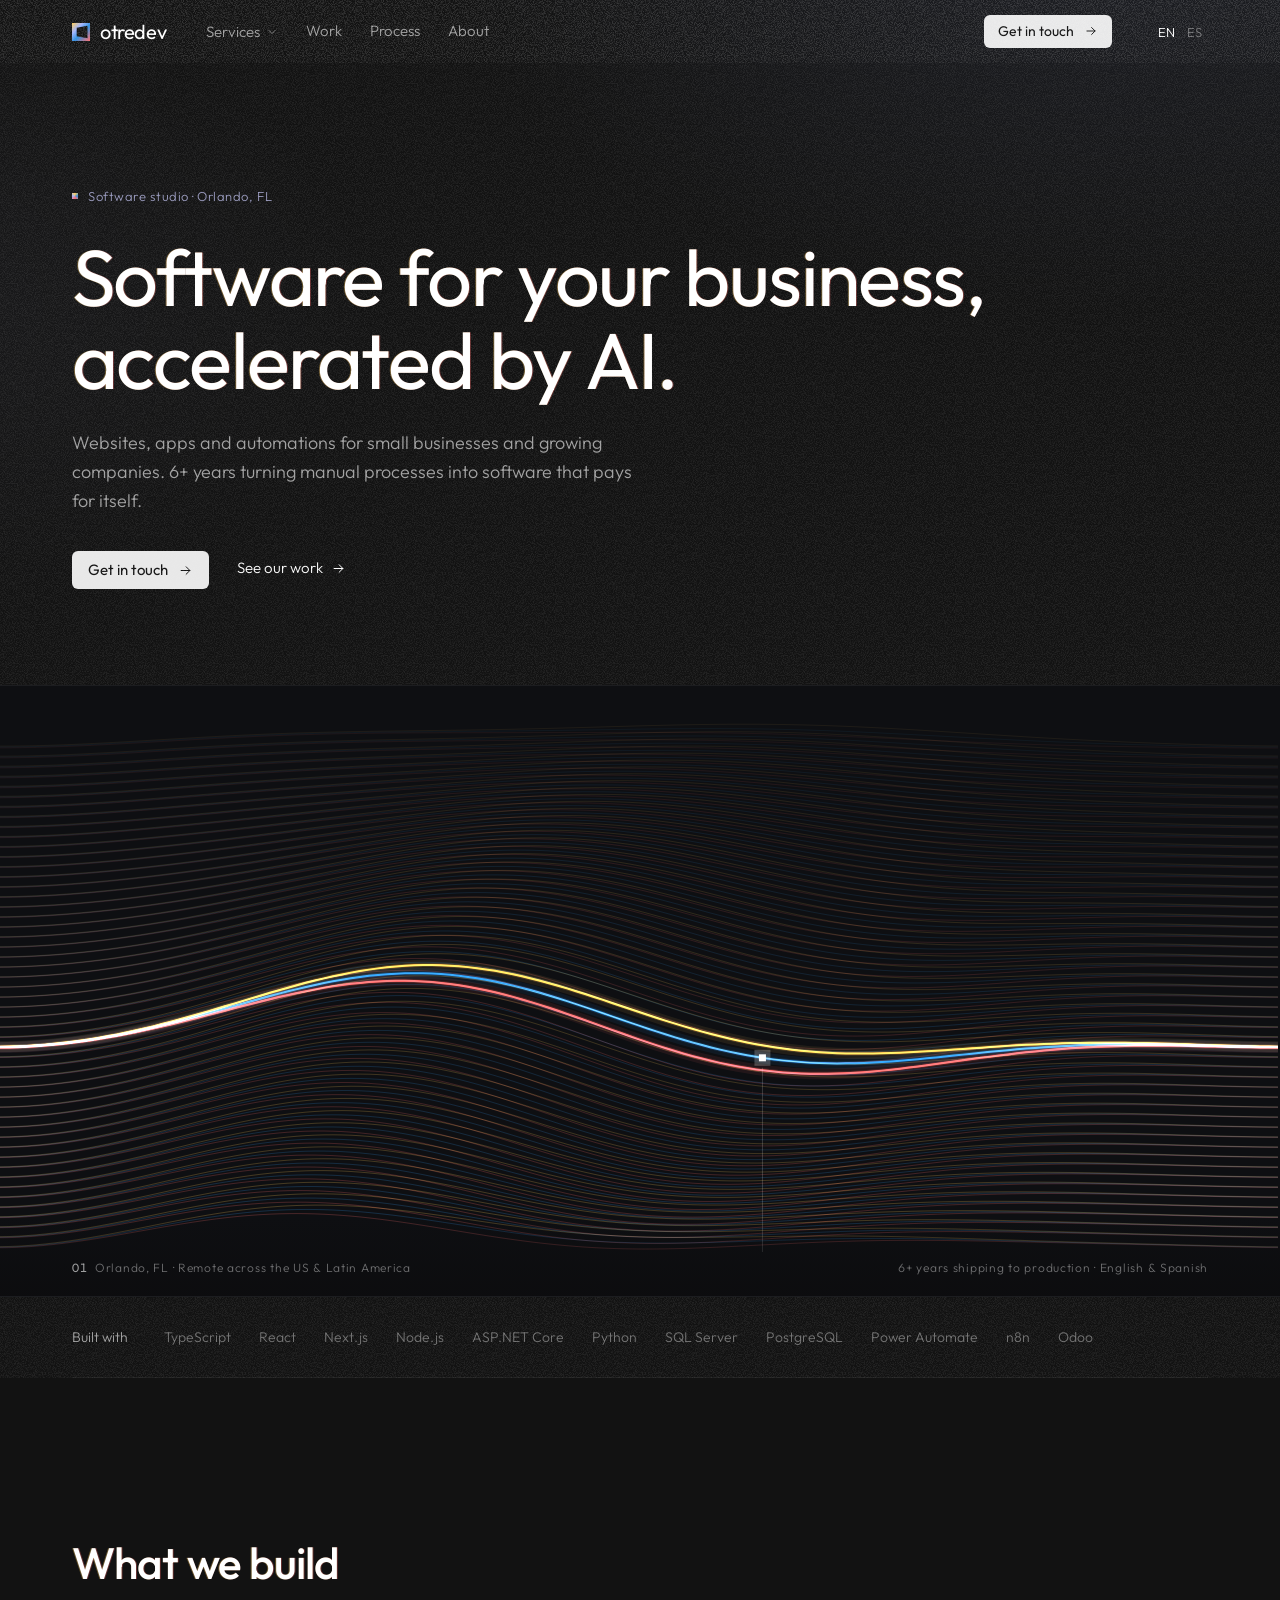
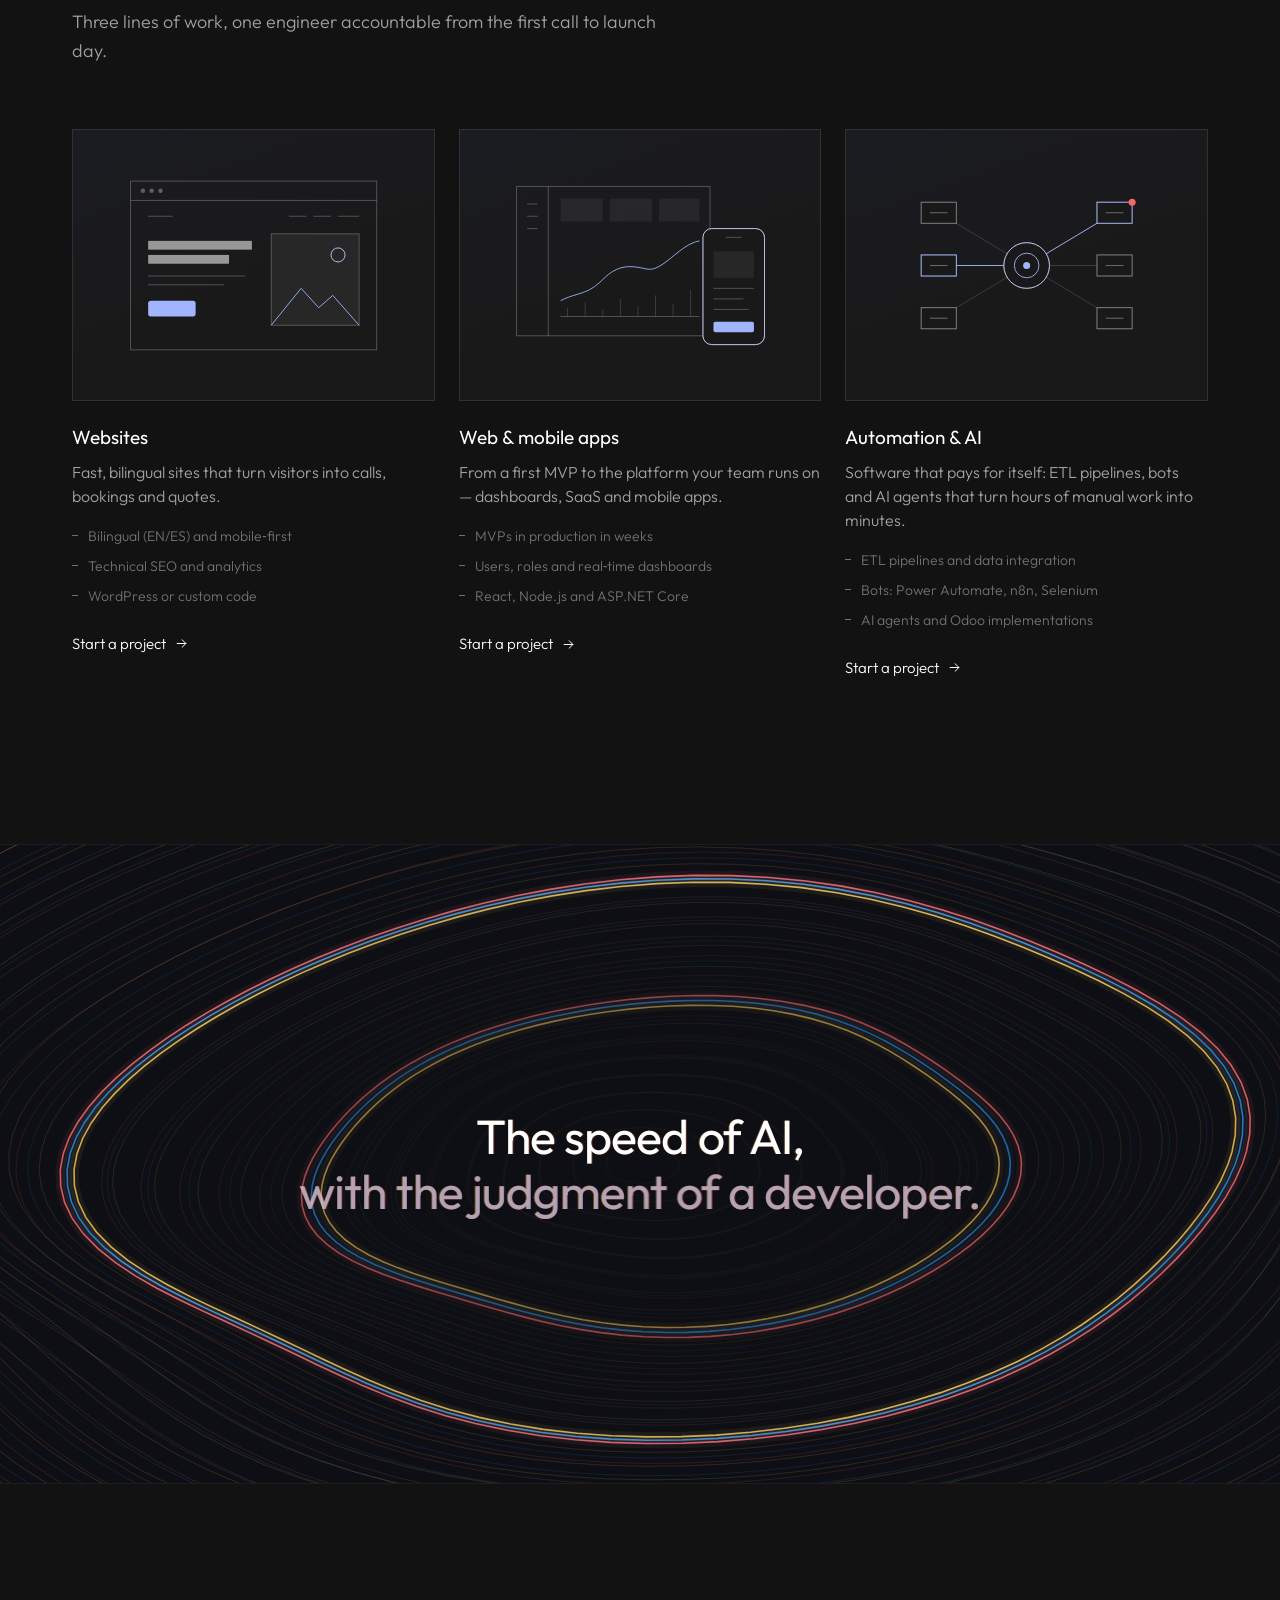
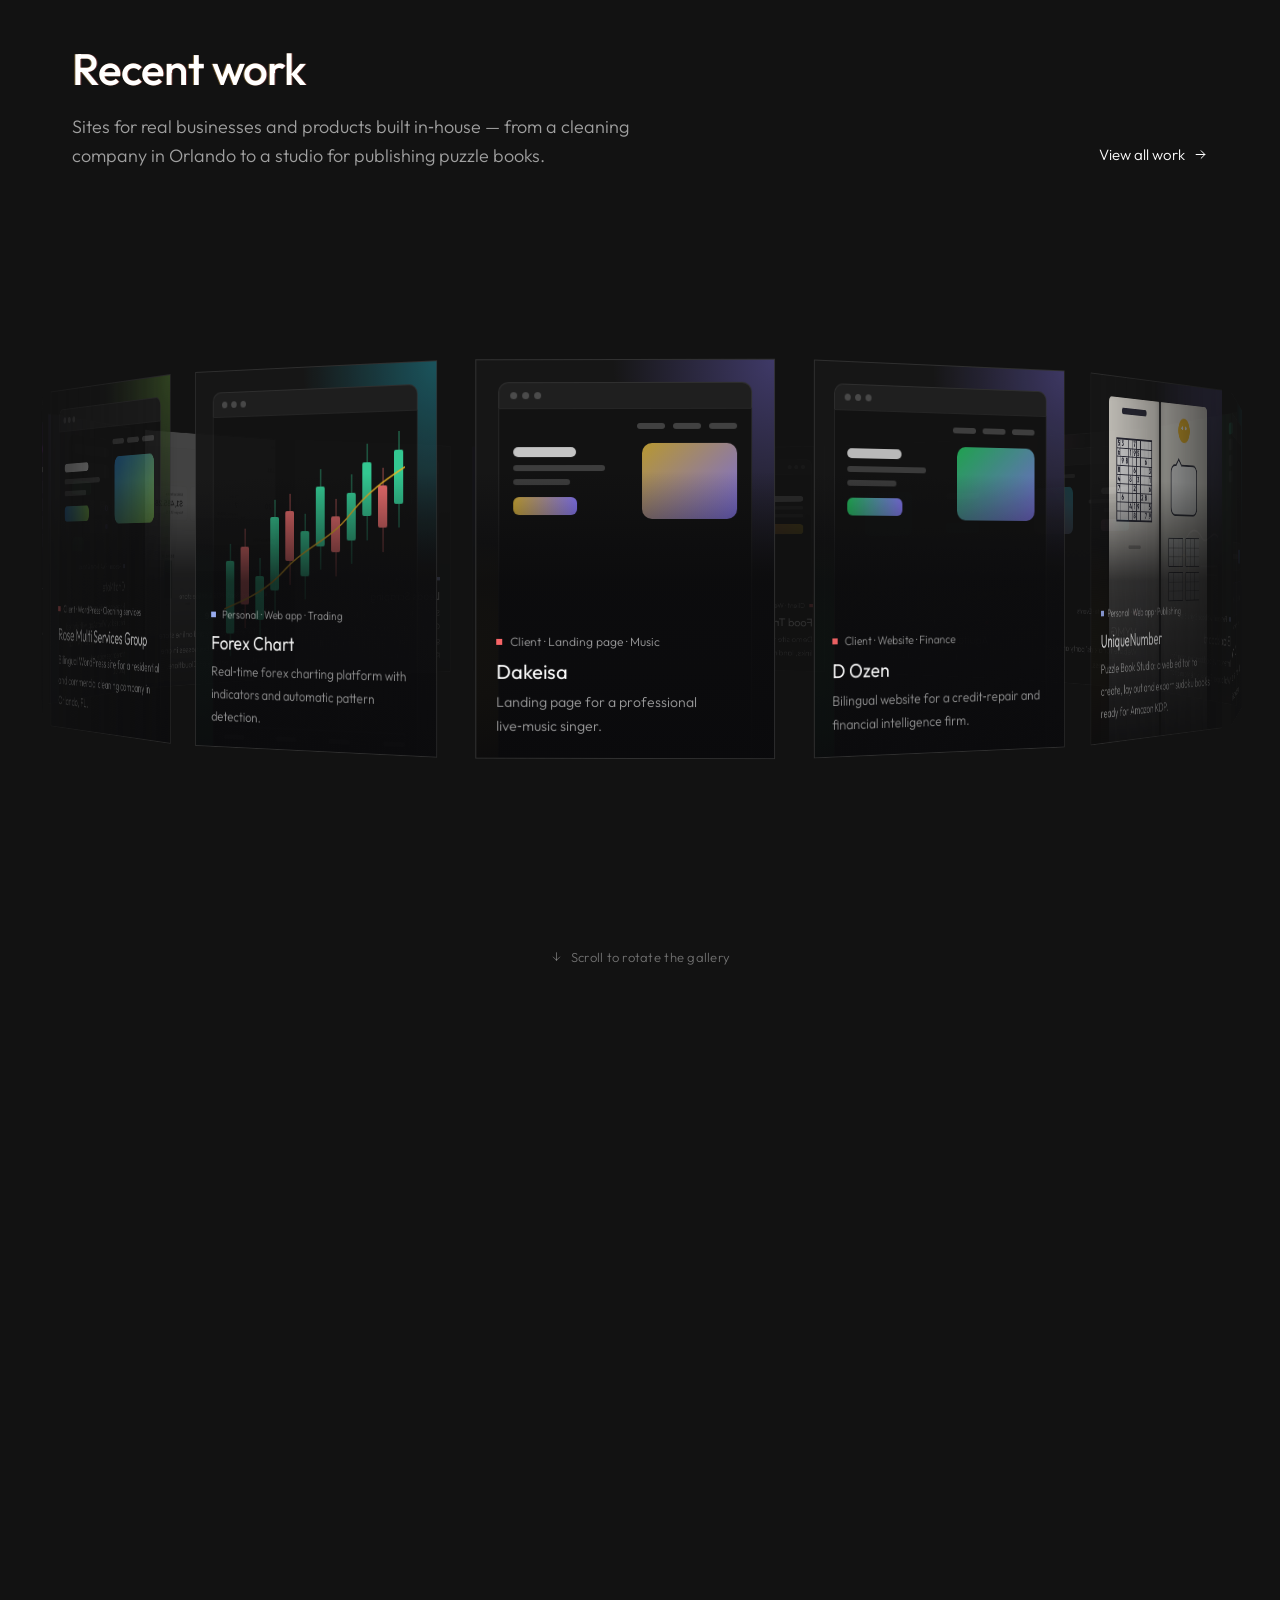
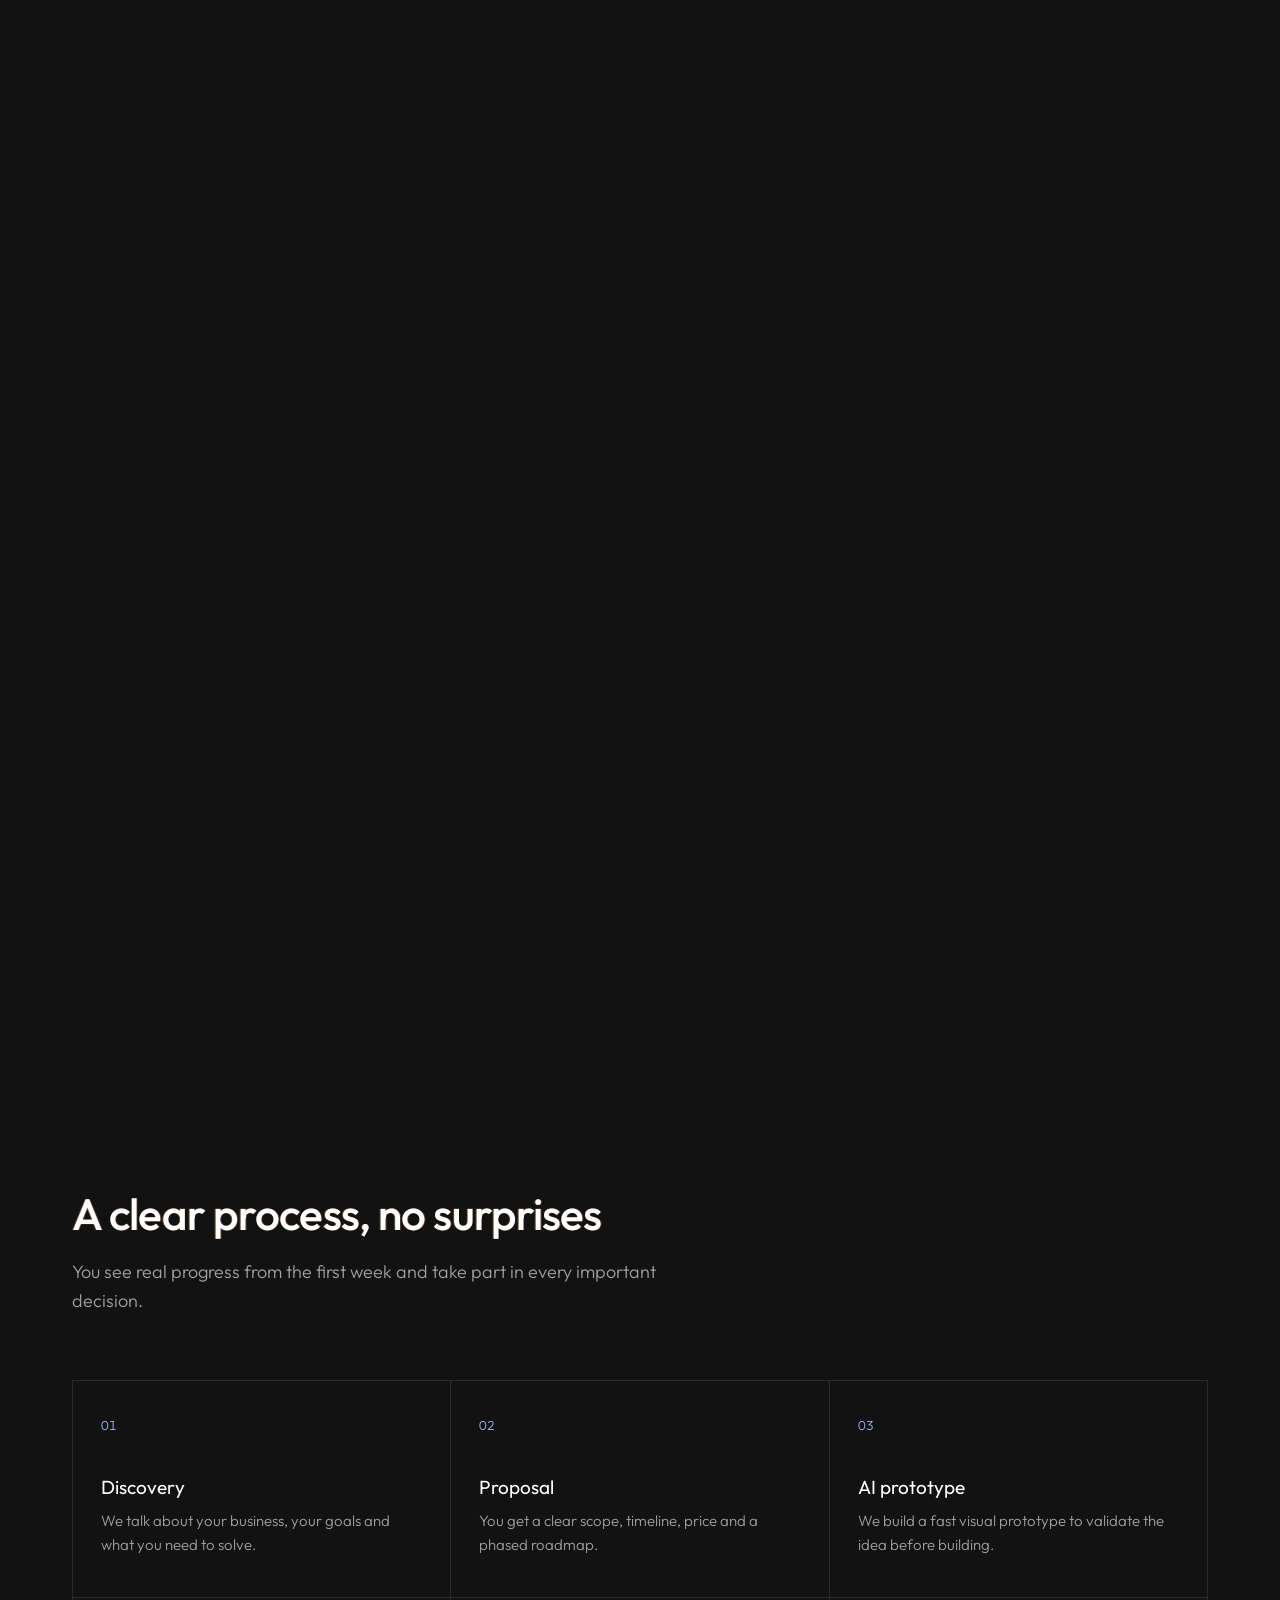
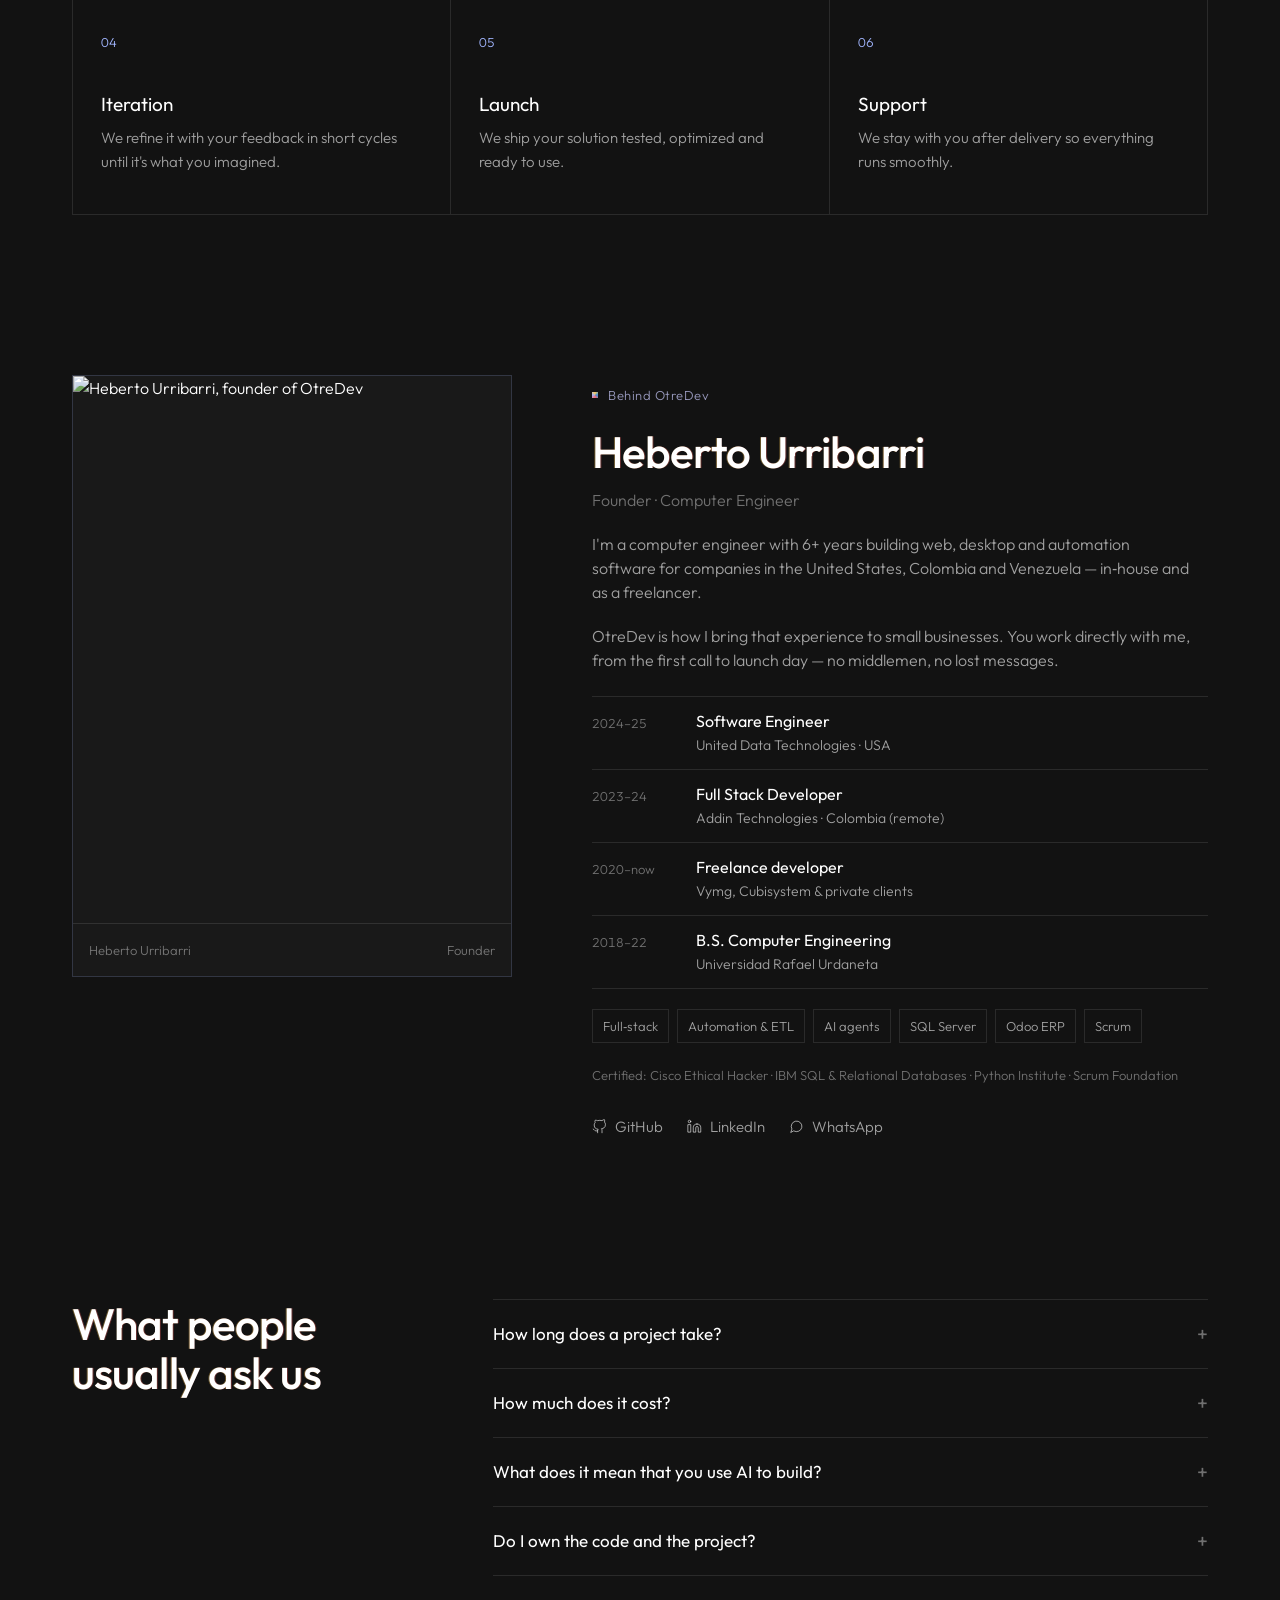
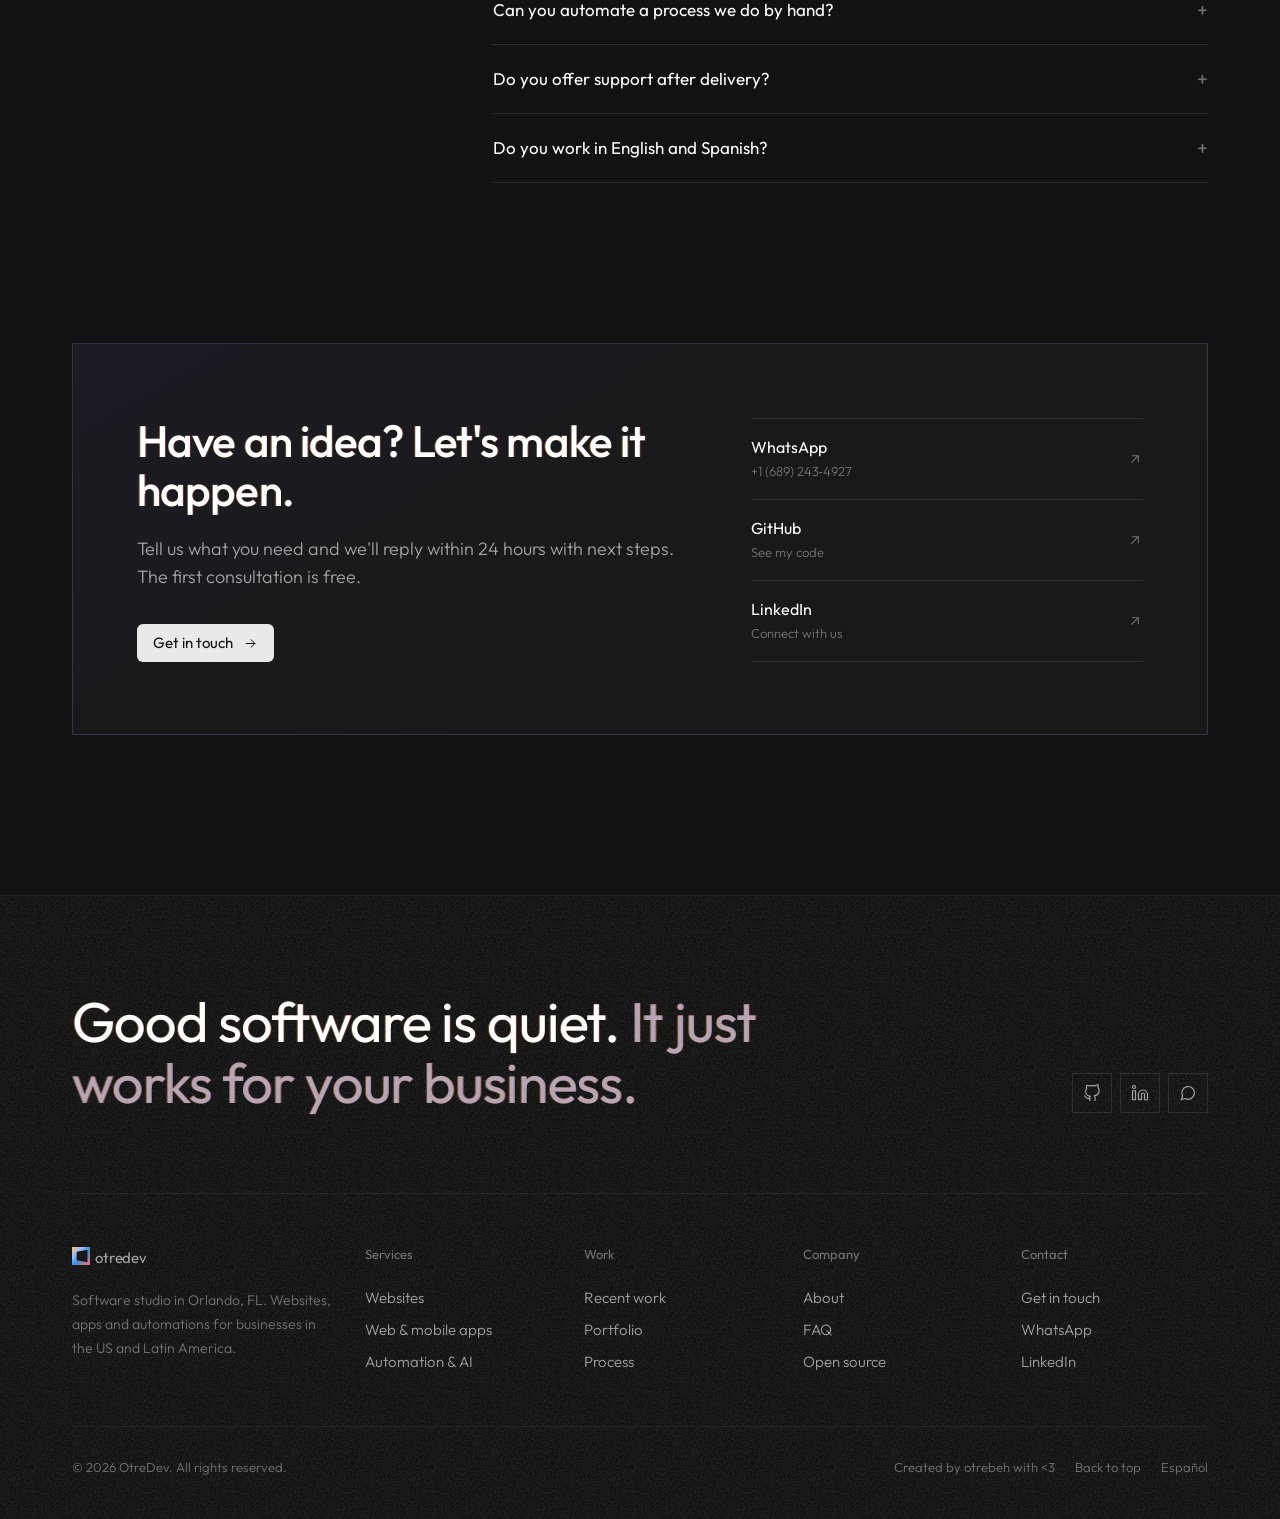
==== commit c5ae10a3: "Add Nexo Commerce project with panel screenshot" ====
--- a/index.html
+++ b/index.html
@@ -263,6 +263,16 @@
       </button>
     </div>
     <div class="cg__card">
+      <button type="button" data-project="nexo" aria-label="Nexo Commerce">
+        <div class="cg__media"><div class="mock" style="--c1:#3f8a63;--c2:#8b7bff" aria-hidden="true"><div class="mock__bar"><i></i><i></i><i></i></div><div class="mock__dash mock__crm"><i class="m-side"></i><div class="m-main"><div class="m-kanban"><div><span class="m-col"></span><i class="m-card hot"></i><i class="m-card"></i><i class="m-card"></i></div><div><span class="m-col"></span><i class="m-card"></i><i class="m-card hot"></i><i class="m-card"></i></div><div><span class="m-col"></span><i class="m-card"></i><i class="m-card"></i><i class="m-card hot"></i></div><div><span class="m-col"></span><i class="m-card"></i><i class="m-card won"></i></div></div></div></div></div><img src="img/projects/nexo.jpg" alt="Nexo Commerce · SaaS · POS & online store" loading="lazy" referrerpolicy="no-referrer" onerror="this.remove()"></div>
+        <div class="cg__info">
+          <span class="cg__kind cg__kind--personal">Personal · SaaS · POS & online store</span>
+          <h3>Nexo Commerce</h3>
+          <p>Point of sale, inventory and online store for small and medium businesses in one panel, running entirely on Cloudflare.</p>
+        </div>
+      </button>
+    </div>
+    <div class="cg__card">
       <button type="button" data-project="chatnote" aria-label="ChatNote">
         <div class="cg__media"><div class="mock" style="--c1:#25d366;--c2:#8b7bff" aria-hidden="true"><div class="mock__chat"><div class="m-win"><span class="m-head"></span><i class="m-msg"></i><i class="m-msg out"></i><i class="m-msg task"></i><i class="m-msg task done"></i><i class="m-msg out short"></i><span class="m-type"></span></div></div></div></div>
         <div class="cg__info">
